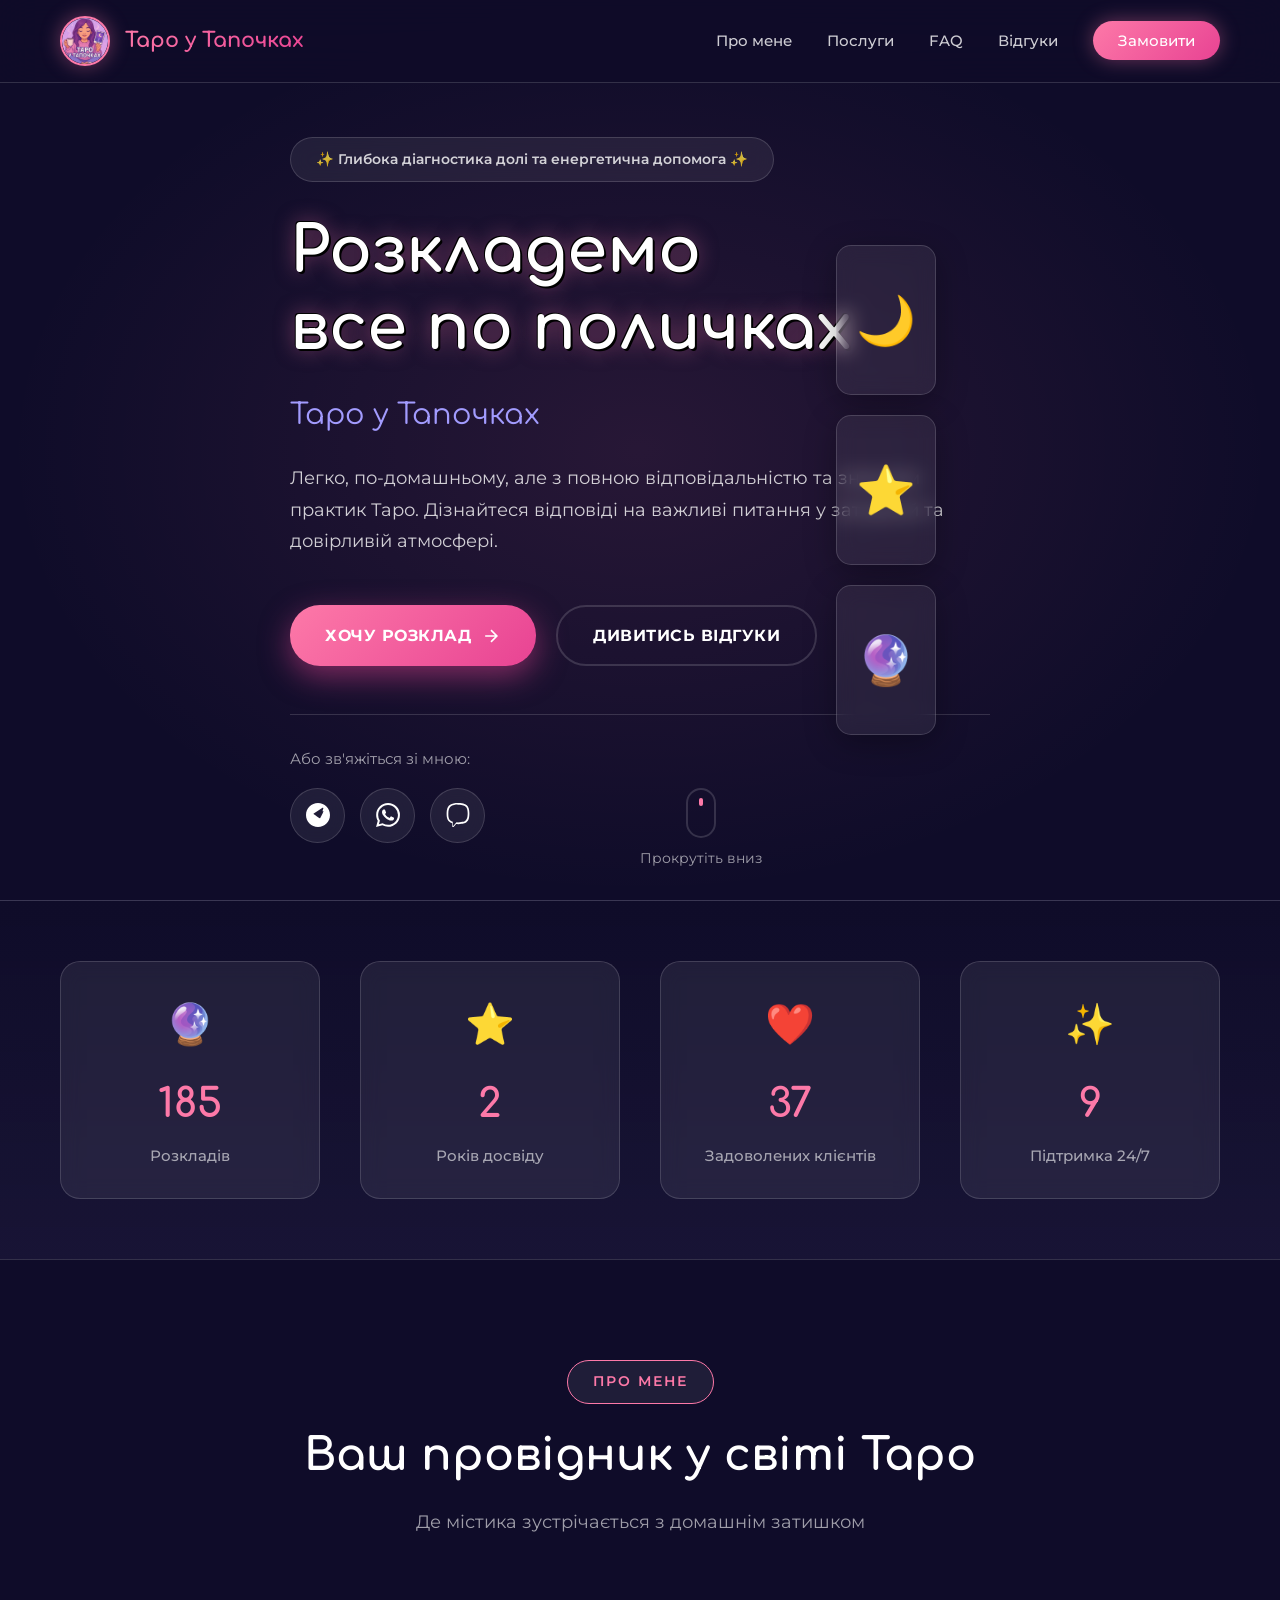
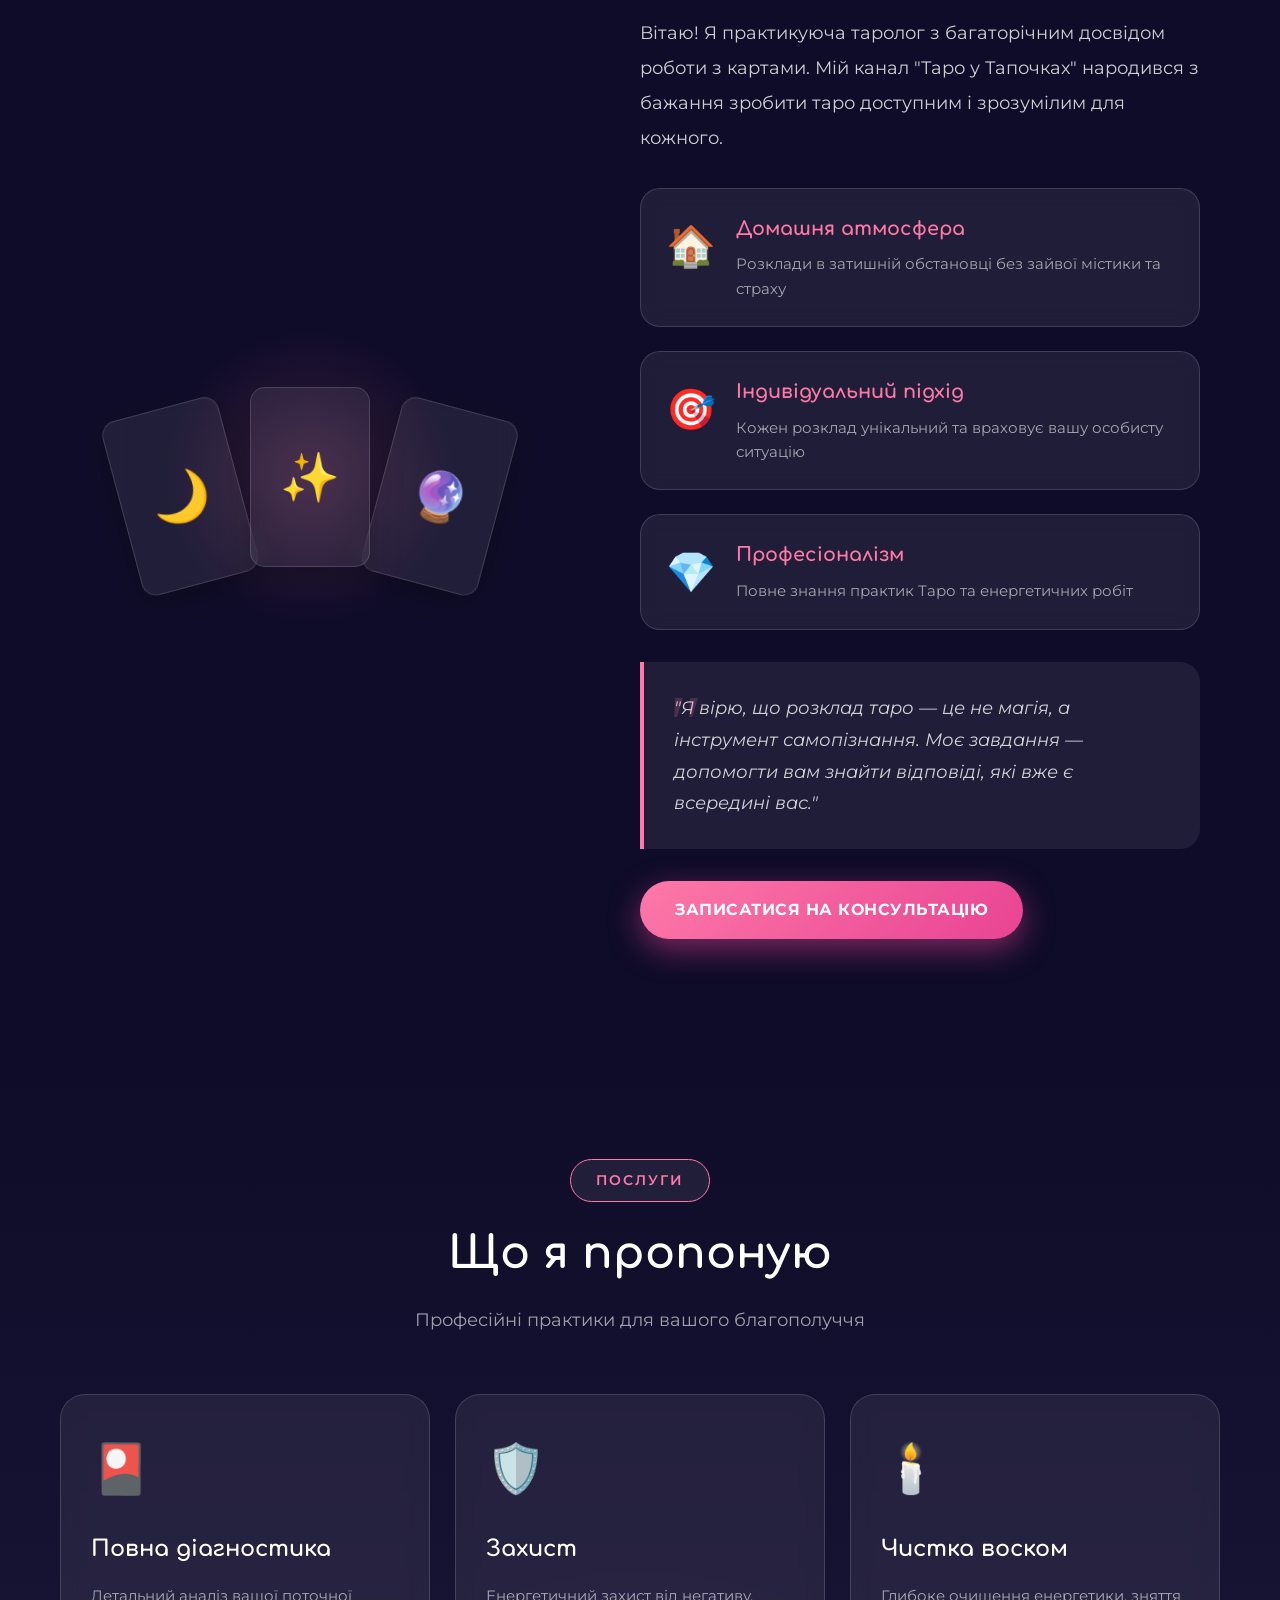
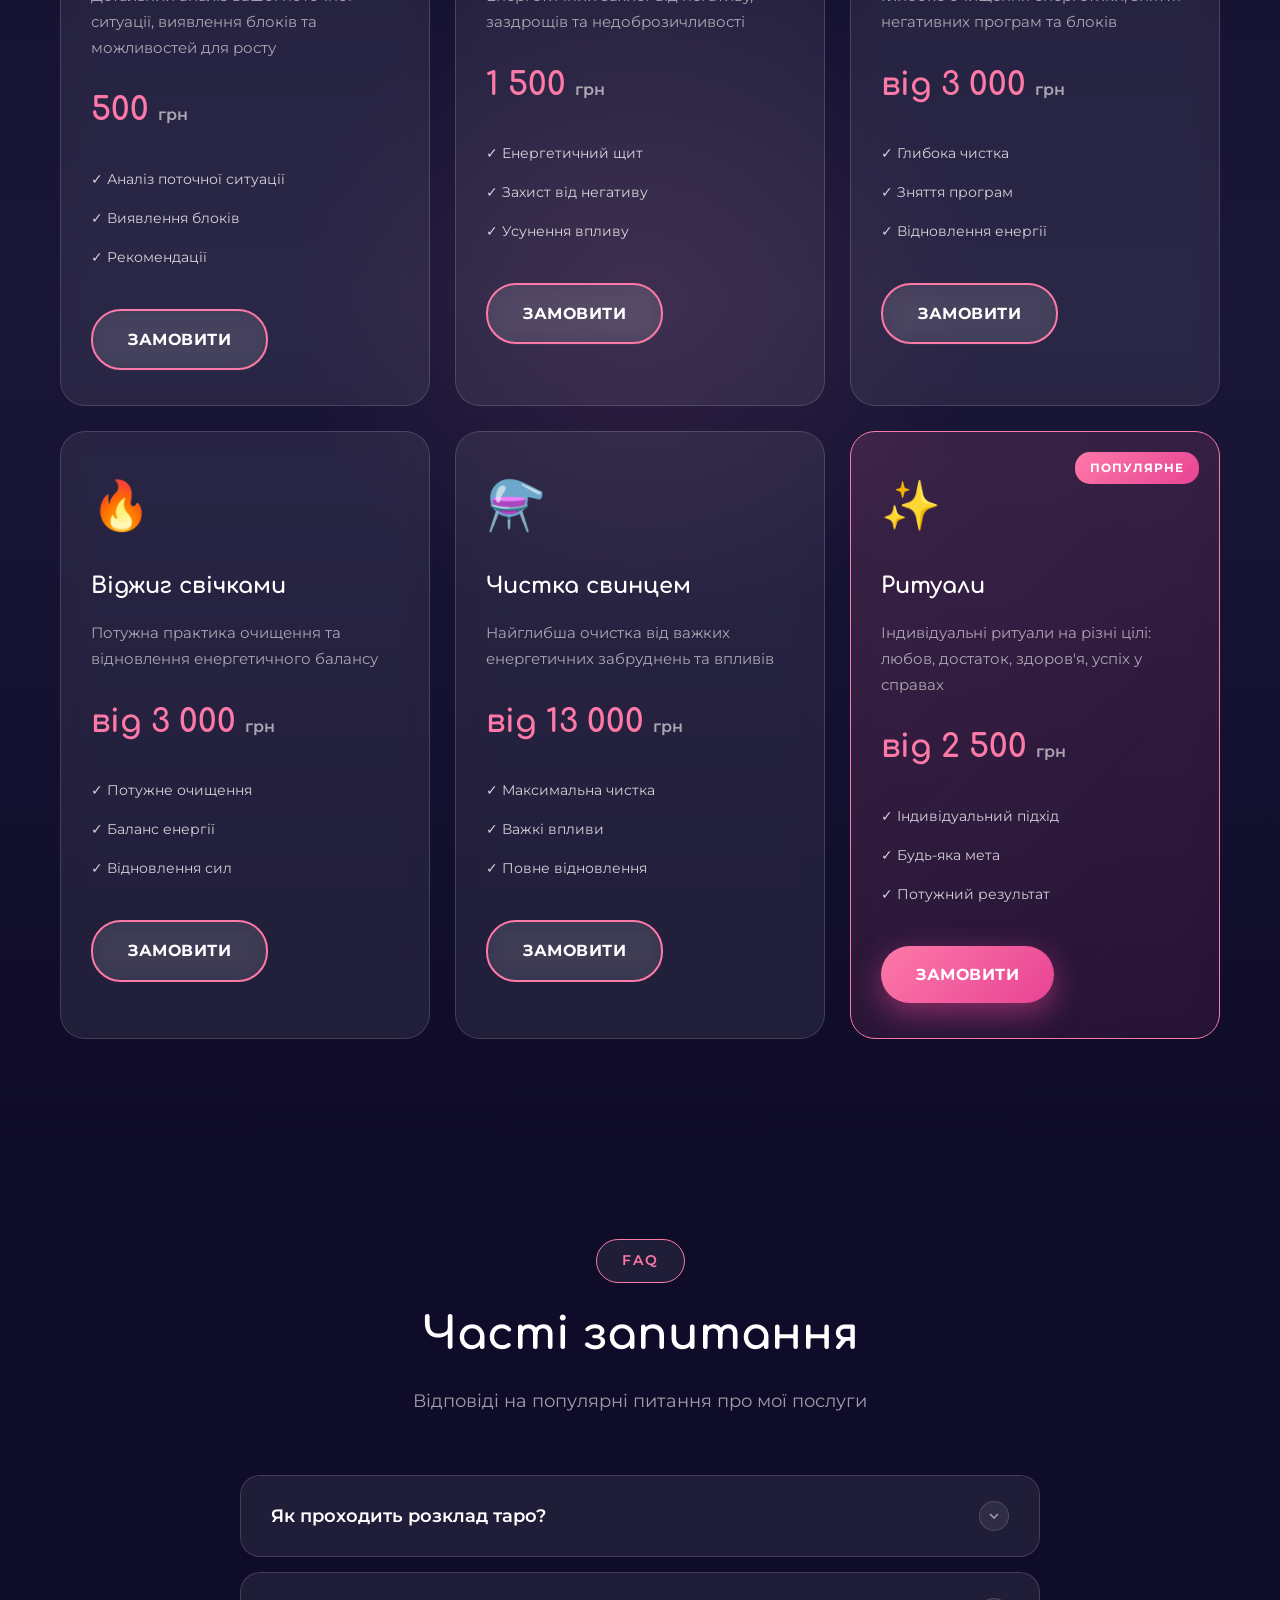
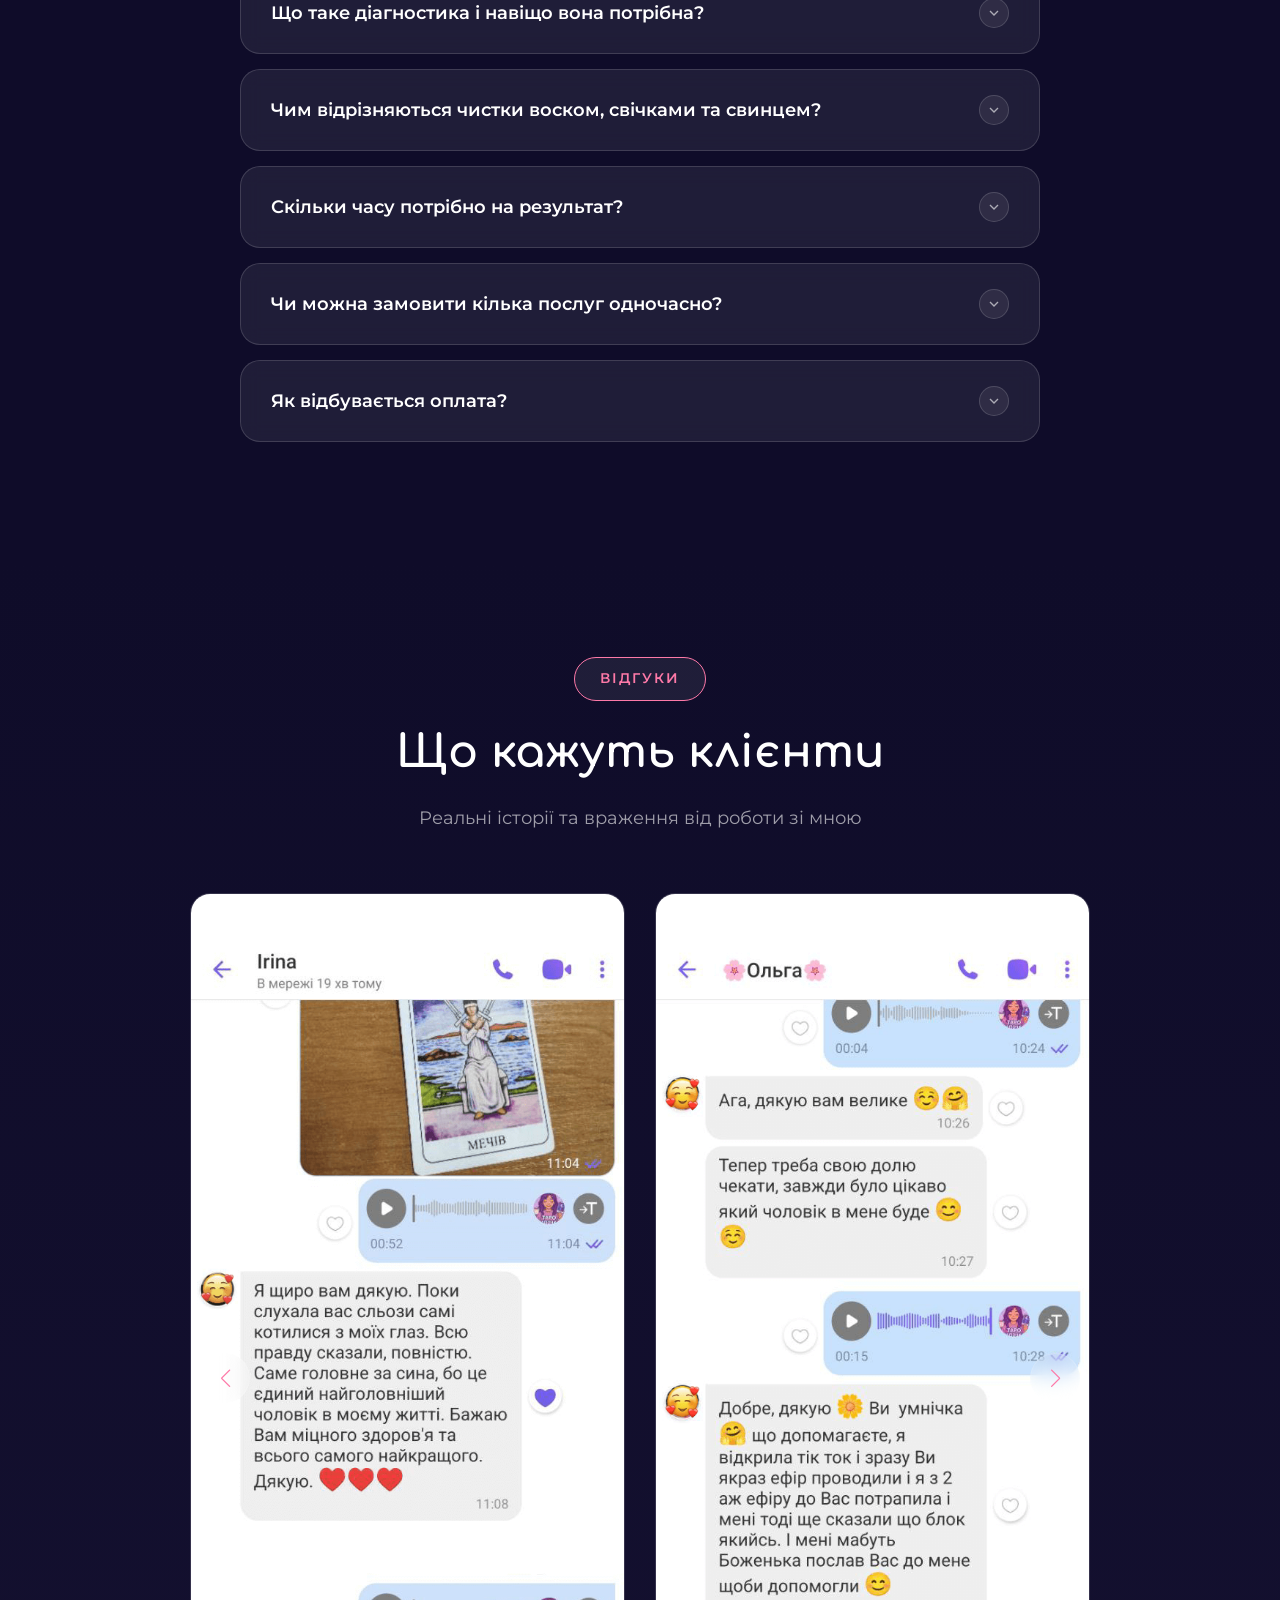
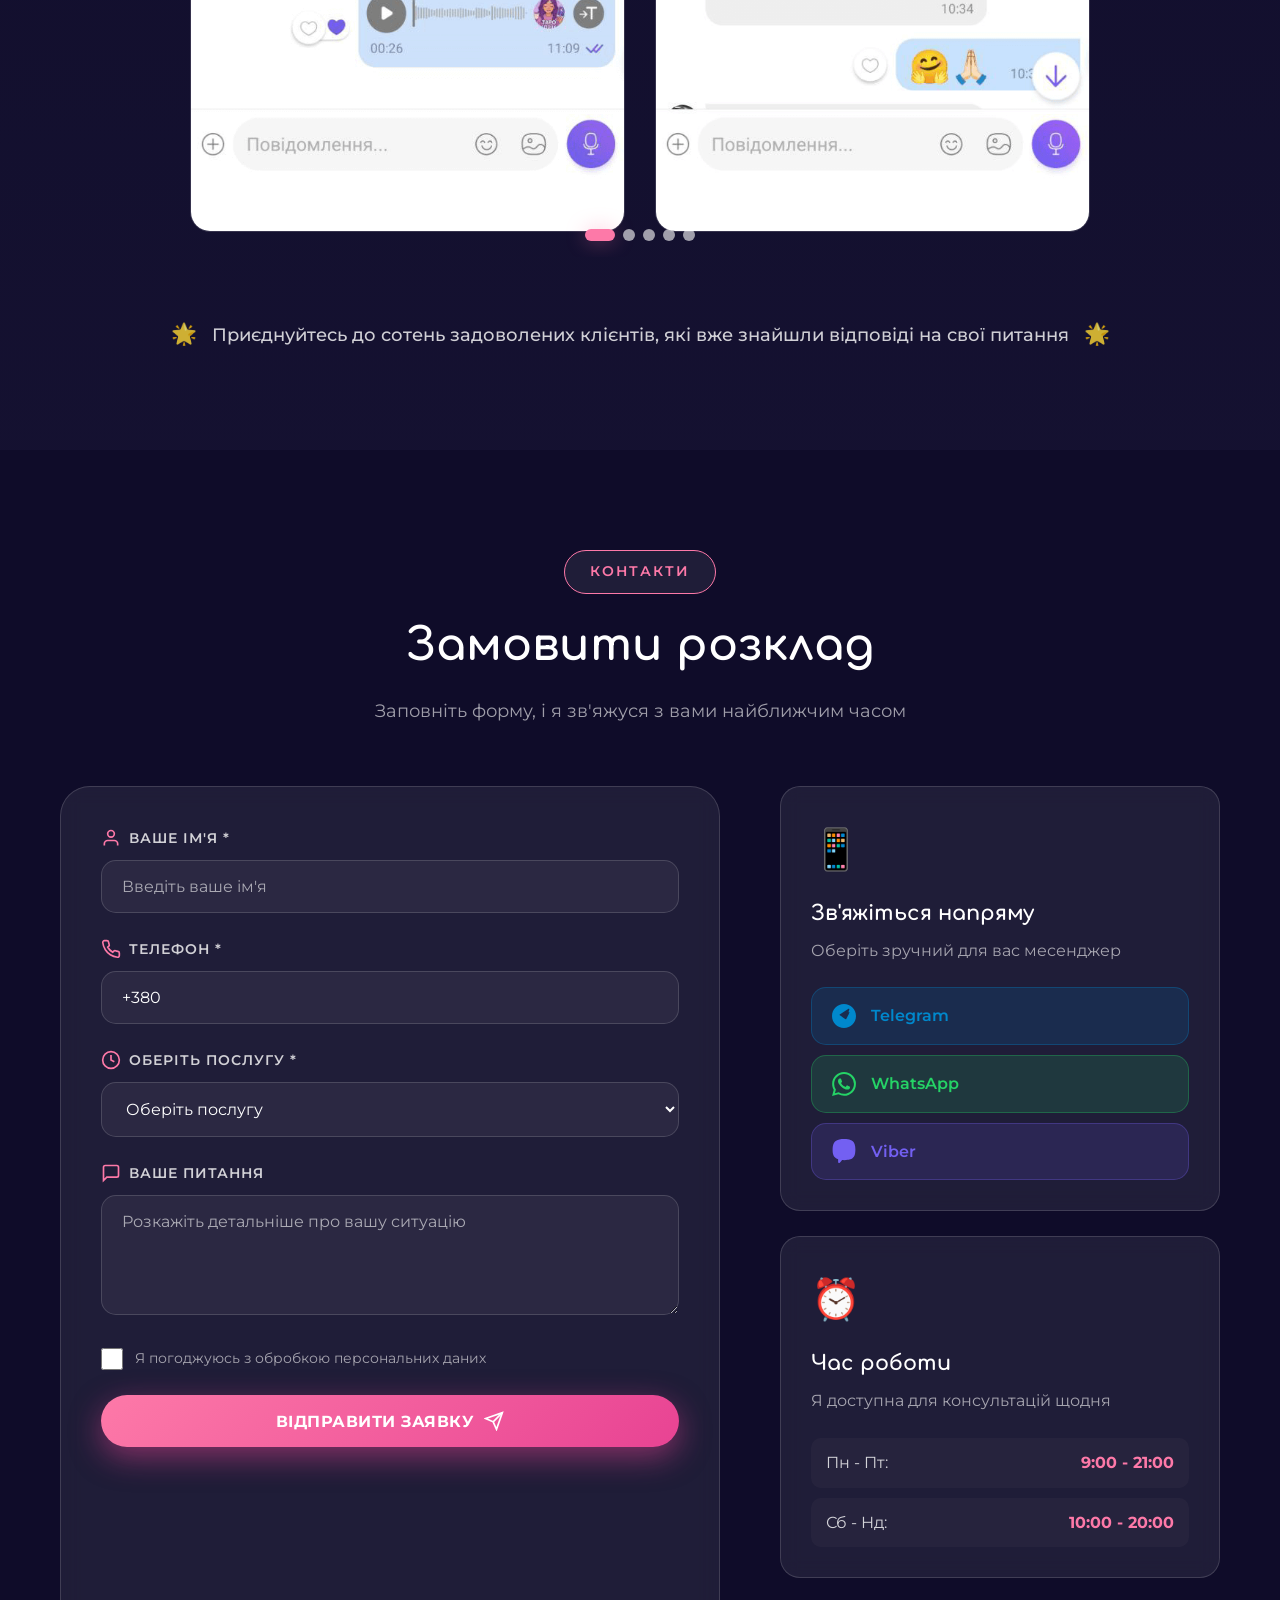
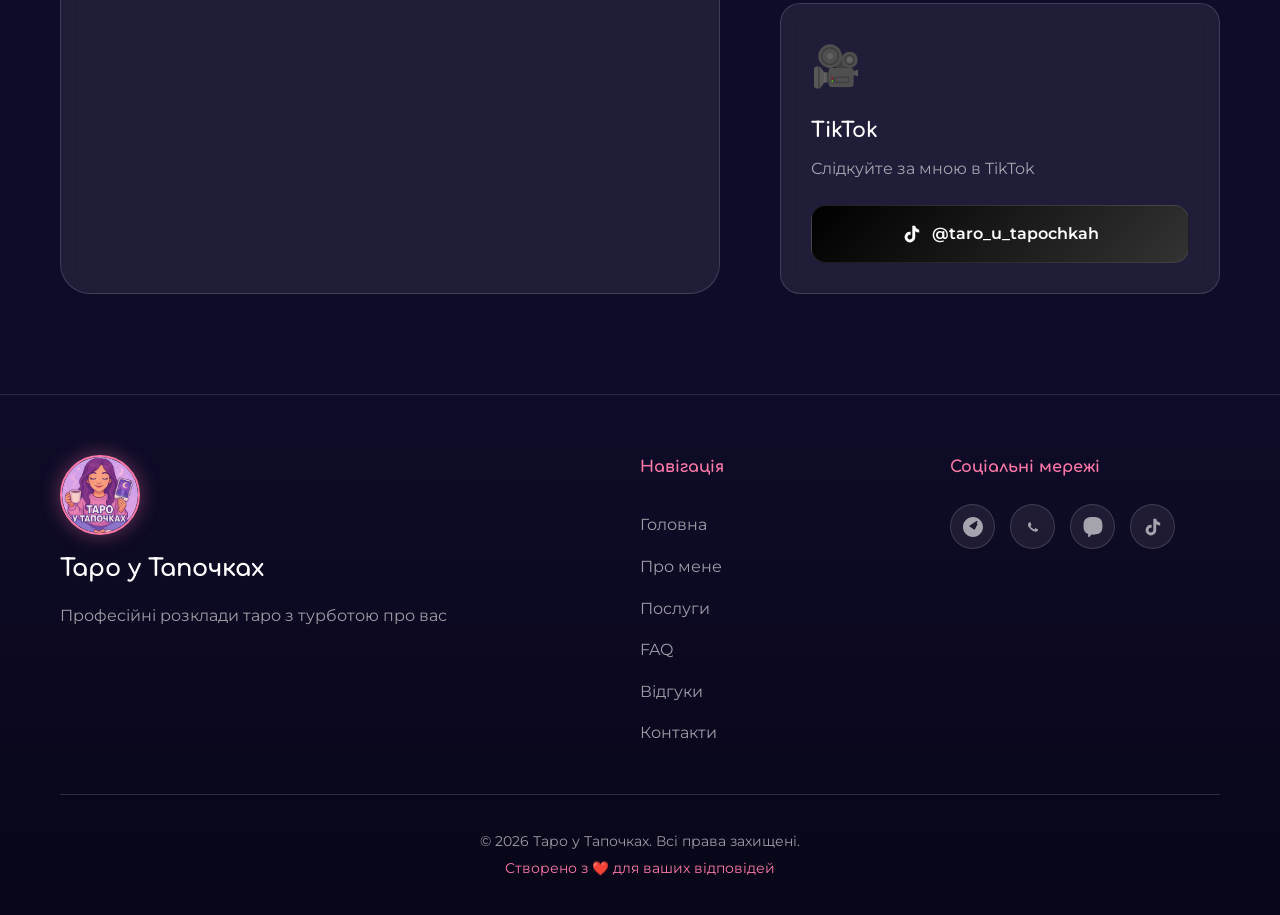
==== landing-1/desktop/index.html @ 6e46ba32 "Initial commit: Таро у Тапочках landing page - Landing-1 desktop version (HTML, CSS, JS) - Landing-1" ====
<!DOCTYPE html>
<html lang="uk">
<head>
    <meta charset="UTF-8">
    <meta name="viewport" content="width=device-width, initial-scale=1.0">
    <meta name="description" content="Таро у Тапочках - професійні розклади таро в затишній домашній атмосфері. Повна діагностика, чистка, захист, ритуали.">
    <meta name="keywords" content="таро, розклад таро, ворожіння, чистка, захист, ритуали">
    <title>Таро у Тапочках | Професійні розклади таро</title>

    <!-- Fonts - Comfortaa + Montserrat як у React сайті -->
    <link rel="preconnect" href="https://fonts.googleapis.com">
    <link rel="preconnect" href="https://fonts.gstatic.com" crossorigin>
    <link href="https://fonts.googleapis.com/css2?family=Comfortaa:wght@400;500;600;700&family=Montserrat:wght@400;500;600;700&display=swap" rel="stylesheet">

    <!-- AOS Animation Library -->
    <link href="https://unpkg.com/aos@2.3.1/dist/aos.css" rel="stylesheet">

    <!-- Swiper Slider -->
    <link rel="stylesheet" href="https://cdn.jsdelivr.net/npm/swiper@11/swiper-bundle.min.css"/>

    <!-- Custom CSS -->
    <link rel="stylesheet" href="style.css">
</head>
<body>
    <!-- Navigation -->
    <nav class="navbar" id="navbar">
        <div class="container">
            <div class="nav-content">
                <div class="logo">
                    <img src="girl.webp" alt="Таро у Тапочках" class="logo-img">
                    <span class="logo-text">Таро у Тапочках</span>
                </div>
                <ul class="nav-links">
                    <li><a href="#about">Про мене</a></li>
                    <li><a href="#services">Послуги</a></li>
                    <li><a href="#faq">FAQ</a></li>
                    <li><a href="#reviews">Відгуки</a></li>
                    <li><a href="#contact" class="nav-cta">Замовити</a></li>
                </ul>
                <button class="mobile-menu-btn" id="mobileMenuBtn">
                    <span></span>
                    <span></span>
                    <span></span>
                </button>
            </div>
        </div>
    </nav>

    <!-- Hero Section with Particles -->
    <section class="hero" id="home">
        <div id="particles-js"></div>
        <div class="hero-overlay"></div>
        <div class="container">
            <div class="hero-content" data-aos="fade-up" data-aos-duration="1000">
                <div class="hero-badge" data-aos="fade-down" data-aos-delay="200">
                    <span class="sparkle">✨</span>
                    Глибока діагностика долі та енергетична допомога
                    <span class="sparkle">✨</span>
                </div>
                <h1 class="hero-title" data-aos="fade-up" data-aos-delay="300">
                    Розкладемо<br>все по поличках
                </h1>
                <p class="hero-subtitle" data-aos="fade-up" data-aos-delay="400">
                    Таро у Тапочках
                </p>
                <p class="hero-description" data-aos="fade-up" data-aos-delay="500">
                    Легко, по-домашньому, але з повною відповідальністю та знанням практик Таро.
                    Дізнайтеся відповіді на важливі питання у затишній та довірливій атмосфері.
                </p>

                <div class="hero-cta" data-aos="fade-up" data-aos-delay="600">
                    <a href="#contact" class="btn btn-primary btn-glow">
                        <span>Хочу розклад</span>
                        <svg width="20" height="20" viewBox="0 0 24 24" fill="none" stroke="currentColor" stroke-width="2">
                            <path d="M5 12h14M12 5l7 7-7 7"/>
                        </svg>
                    </a>
                    <a href="#reviews" class="btn btn-outline">
                        <span>Дивитись відгуки</span>
                    </a>
                </div>

                <!-- Social Quick Links -->
                <div class="hero-social" data-aos="fade-up" data-aos-delay="700">
                    <p class="social-label">Або зв'яжіться зі мною:</p>
                    <div class="social-buttons">
                        <a href="#" class="social-btn telegram" id="telegramBtn" data-tooltip="Telegram">
                            <svg viewBox="0 0 24 24" width="24" height="24">
                                <path fill="currentColor" d="M12 0C5.373 0 0 5.373 0 12s5.373 12 12 12 12-5.373 12-12S18.627 0 12 0zm5.562 8.161c-.18.717-3.146 6.537-3.146 6.537s-.18.538-.717.538c-.358 0-.538-.18-.538-.18l-2.21-1.614-1.255-.896-1.793-1.255s-.358-.179-.358-.538c0-.179.179-.358.179-.358l8.413-5.462s.358-.179.717-.179c.179 0 .358.179.358.179s.179.179.179.538c0 .179-.179.359-.179.359l-.18.538-.537 1.793z"/>
                            </svg>
                        </a>
                        <a href="#" class="social-btn whatsapp" id="whatsappBtn" data-tooltip="WhatsApp">
                            <svg viewBox="0 0 24 24" width="24" height="24">
                                <path fill="currentColor" d="M17.472 14.382c-.297-.149-1.758-.867-2.03-.967-.273-.099-.471-.148-.67.15-.197.297-.767.966-.94 1.164-.173.199-.347.223-.644.075-.297-.15-1.255-.463-2.39-1.475-.883-.788-1.48-1.761-1.653-2.059-.173-.297-.018-.458.13-.606.134-.133.298-.347.446-.52.149-.174.198-.298.298-.497.099-.198.05-.371-.025-.52-.075-.149-.669-1.612-.916-2.207-.242-.579-.487-.5-.669-.51-.173-.008-.371-.01-.57-.01-.198 0-.52.074-.792.372-.272.297-1.04 1.016-1.04 2.479 0 1.462 1.065 2.875 1.213 3.074.149.198 2.096 3.2 5.077 4.487.709.306 1.262.489 1.694.625.712.227 1.36.195 1.871.118.571-.085 1.758-.719 2.006-1.413.248-.694.248-1.289.173-1.413-.074-.124-.272-.198-.57-.347m-5.421 7.403h-.004a9.87 9.87 0 01-5.031-1.378l-.361-.214-3.741.982.998-3.648-.235-.374a9.86 9.86 0 01-1.51-5.26c.001-5.45 4.436-9.884 9.888-9.884 2.64 0 5.122 1.03 6.988 2.898a9.825 9.825 0 012.893 6.994c-.003 5.45-4.437 9.884-9.885 9.884m8.413-18.297A11.815 11.815 0 0012.05 0C5.495 0 .16 5.335.157 11.892c0 2.096.547 4.142 1.588 5.945L.057 24l6.305-1.654a11.882 11.882 0 005.683 1.448h.005c6.554 0 11.89-5.335 11.893-11.893a11.821 11.821 0 00-3.48-8.413z"/>
                            </svg>
                        </a>
                        <a href="#" class="social-btn viber" id="viberBtn" data-tooltip="Viber">
                            <svg viewBox="0 0 24 24" width="24" height="24">
                                <path fill="currentColor" d="M11.398.002C9.473.028 5.331.344 3.014 2.467 1.294 4.177.693 6.698.623 9.82c-.06 3.11-.13 8.95 5.5 10.541v2.42s-.038.97.602 1.17c.79.25 1.24-.499 1.99-1.299l1.4-1.58c3.85.32 6.8-.419 7.14-.529.78-.25 5.181-.811 5.901-6.652.74-6.031-.36-9.831-2.34-11.551l-.01-.002c-.6-.55-3-2.3-8.37-2.32 0 0-.396-.025-1.038-.016zm.067 1.697c.545-.003.88.02.88.02 4.54.01 6.711 1.38 7.221 1.84 1.67 1.429 2.528 4.856 1.9 9.892-.6 4.88-4.17 5.19-4.83 5.4-.28.09-2.88.73-6.152.52 0 0-2.439 2.941-3.199 3.701-.12.13-.26.17-.35.15-.13-.03-.17-.19-.16-.41l.02-4.019c-4.771-1.32-4.491-6.302-4.441-8.902.06-2.6.55-4.732 2-6.222 1.99-1.842 5.518-2.134 7.11-2.16z"/>
                            </svg>
                        </a>
                    </div>
                </div>
            </div>

            <!-- Floating Cards Animation -->
            <div class="floating-cards">
                <div class="tarot-card card-1" data-aos="fade-left" data-aos-delay="800">🌙</div>
                <div class="tarot-card card-2" data-aos="fade-left" data-aos-delay="900">⭐</div>
                <div class="tarot-card card-3" data-aos="fade-left" data-aos-delay="1000">🔮</div>
            </div>
        </div>

        <!-- Scroll Indicator -->
        <div class="scroll-indicator" data-aos="fade-up" data-aos-delay="1200">
            <div class="mouse">
                <div class="wheel"></div>
            </div>
            <p>Прокрутіть вниз</p>
        </div>
    </section>

    <!-- Stats Section -->
    <section class="stats">
        <div class="container">
            <div class="stats-grid">
                <div class="stat-item" data-aos="fade-up" data-aos-delay="100">
                    <div class="stat-icon">🔮</div>
                    <div class="stat-number" data-count="500">0</div>
                    <div class="stat-label">Розкладів</div>
                </div>
                <div class="stat-item" data-aos="fade-up" data-aos-delay="200">
                    <div class="stat-icon">⭐</div>
                    <div class="stat-number" data-count="5">0</div>
                    <div class="stat-label">Років досвіду</div>
                </div>
                <div class="stat-item" data-aos="fade-up" data-aos-delay="300">
                    <div class="stat-icon">❤️</div>
                    <div class="stat-number" data-count="100">0</div>
                    <div class="stat-label">Задоволених клієнтів</div>
                </div>
                <div class="stat-item" data-aos="fade-up" data-aos-delay="400">
                    <div class="stat-icon">✨</div>
                    <div class="stat-number" data-count="24">0</div>
                    <div class="stat-label">Підтримка 24/7</div>
                </div>
            </div>
        </div>
    </section>

    <!-- About Section -->
    <section class="about" id="about">
        <div class="container">
            <div class="section-header" data-aos="fade-up">
                <span class="section-badge">Про мене</span>
                <h2 class="section-title">Ваш провідник у світі Таро</h2>
                <p class="section-subtitle">Де містика зустрічається з домашнім затишком</p>
            </div>

            <div class="about-content">
                <!-- Замість фото - анімовані карти таро -->
                <div class="about-visual" data-aos="fade-right">
                    <div class="mystical-aura"></div>
                    <div class="tarot-spread">
                        <div class="card">🌙</div>
                        <div class="card">✨</div>
                        <div class="card">🔮</div>
                    </div>
                </div>

                <div class="about-text" data-aos="fade-left">
                    <p class="about-intro">
                        Вітаю! Я практикуюча таролог з багаторічним досвідом роботи з картами.
                        Мій канал "Таро у Тапочках" народився з бажання зробити таро доступним і зрозумілим для кожного.
                    </p>

                    <div class="about-features">
                        <div class="feature-item">
                            <div class="feature-icon">🏠</div>
                            <div class="feature-content">
                                <h4>Домашня атмосфера</h4>
                                <p>Розклади в затишній обстановці без зайвої містики та страху</p>
                            </div>
                        </div>
                        <div class="feature-item">
                            <div class="feature-icon">🎯</div>
                            <div class="feature-content">
                                <h4>Індивідуальний підхід</h4>
                                <p>Кожен розклад унікальний та враховує вашу особисту ситуацію</p>
                            </div>
                        </div>
                        <div class="feature-item">
                            <div class="feature-icon">💎</div>
                            <div class="feature-content">
                                <h4>Професіоналізм</h4>
                                <p>Повне знання практик Таро та енергетичних робіт</p>
                            </div>
                        </div>
                    </div>

                    <blockquote class="about-quote">
                        "Я вірю, що розклад таро — це не магія, а інструмент самопізнання.
                        Моє завдання — допомогти вам знайти відповіді, які вже є всередині вас."
                    </blockquote>

                    <a href="#contact" class="btn btn-primary">
                        <span>Записатися на консультацію</span>
                    </a>
                </div>
            </div>
        </div>
    </section>

    <!-- Services Section -->
    <section class="services" id="services">
        <div class="container">
            <div class="section-header" data-aos="fade-up">
                <span class="section-badge">Послуги</span>
                <h2 class="section-title">Що я пропоную</h2>
                <p class="section-subtitle">Професійні практики для вашого благополуччя</p>
            </div>

            <div class="services-grid">
                <div class="service-card" data-aos="fade-up" data-aos-delay="100">
                    <div class="service-icon">🎴</div>
                    <h3 class="service-title">Повна діагностика</h3>
                    <p class="service-description">
                        Детальний аналіз вашої поточної ситуації, виявлення блоків та можливостей для росту
                    </p>
                    <div class="service-price">
                        <span class="price-amount">500</span>
                        <span class="price-currency">грн</span>
                    </div>
                    <ul class="service-features">
                        <li>✓ Аналіз поточної ситуації</li>
                        <li>✓ Виявлення блоків</li>
                        <li>✓ Рекомендації</li>
                    </ul>
                    <a href="#contact" class="btn btn-secondary">Замовити</a>
                </div>

                <div class="service-card" data-aos="fade-up" data-aos-delay="200">
                    <div class="service-icon">🛡️</div>
                    <h3 class="service-title">Захист</h3>
                    <p class="service-description">
                        Енергетичний захист від негативу, заздрощів та недоброзичливості
                    </p>
                    <div class="service-price">
                        <span class="price-amount">1 500</span>
                        <span class="price-currency">грн</span>
                    </div>
                    <ul class="service-features">
                        <li>✓ Енергетичний щит</li>
                        <li>✓ Захист від негативу</li>
                        <li>✓ Усунення впливу</li>
                    </ul>
                    <a href="#contact" class="btn btn-secondary">Замовити</a>
                </div>

                <div class="service-card" data-aos="fade-up" data-aos-delay="300">
                    <div class="service-icon">🕯️</div>
                    <h3 class="service-title">Чистка воском</h3>
                    <p class="service-description">
                        Глибоке очищення енергетики, зняття негативних програм та блоків
                    </p>
                    <div class="service-price">
                        <span class="price-amount">від 3 000</span>
                        <span class="price-currency">грн</span>
                    </div>
                    <ul class="service-features">
                        <li>✓ Глибока чистка</li>
                        <li>✓ Зняття програм</li>
                        <li>✓ Відновлення енергії</li>
                    </ul>
                    <a href="#contact" class="btn btn-secondary">Замовити</a>
                </div>

                <div class="service-card" data-aos="fade-up" data-aos-delay="100">
                    <div class="service-icon">🔥</div>
                    <h3 class="service-title">Віджиг свічками</h3>
                    <p class="service-description">
                        Потужна практика очищення та відновлення енергетичного балансу
                    </p>
                    <div class="service-price">
                        <span class="price-amount">від 3 000</span>
                        <span class="price-currency">грн</span>
                    </div>
                    <ul class="service-features">
                        <li>✓ Потужне очищення</li>
                        <li>✓ Баланс енергії</li>
                        <li>✓ Відновлення сил</li>
                    </ul>
                    <a href="#contact" class="btn btn-secondary">Замовити</a>
                </div>

                <div class="service-card" data-aos="fade-up" data-aos-delay="200">
                    <div class="service-icon">⚗️</div>
                    <h3 class="service-title">Чистка свинцем</h3>
                    <p class="service-description">
                        Найглибша очистка від важких енергетичних забруднень та впливів
                    </p>
                    <div class="service-price">
                        <span class="price-amount">від 13 000</span>
                        <span class="price-currency">грн</span>
                    </div>
                    <ul class="service-features">
                        <li>✓ Максимальна чистка</li>
                        <li>✓ Важкі впливи</li>
                        <li>✓ Повне відновлення</li>
                    </ul>
                    <a href="#contact" class="btn btn-secondary">Замовити</a>
                </div>

                <div class="service-card featured" data-aos="fade-up" data-aos-delay="300">
                    <div class="featured-badge">Популярне</div>
                    <div class="service-icon">✨</div>
                    <h3 class="service-title">Ритуали</h3>
                    <p class="service-description">
                        Індивідуальні ритуали на різні цілі: любов, достаток, здоров'я, успіх у справах
                    </p>
                    <div class="service-price">
                        <span class="price-amount">від 2 500</span>
                        <span class="price-currency">грн</span>
                    </div>
                    <ul class="service-features">
                        <li>✓ Індивідуальний підхід</li>
                        <li>✓ Будь-яка мета</li>
                        <li>✓ Потужний результат</li>
                    </ul>
                    <a href="#contact" class="btn btn-primary">Замовити</a>
                </div>
            </div>
        </div>
    </section>

    <!-- FAQ Section -->
    <section class="faq" id="faq">
        <div class="container">
            <div class="section-header" data-aos="fade-up">
                <span class="section-badge">FAQ</span>
                <h2 class="section-title">Часті запитання</h2>
                <p class="section-subtitle">Відповіді на популярні питання про мої послуги</p>
            </div>

            <div class="faq-container" data-aos="fade-up" data-aos-delay="200">
                <div class="faq-item">
                    <button class="faq-question">
                        <span>Як проходить розклад таро?</span>
                        <div class="faq-icon">
                            <svg viewBox="0 0 24 24" fill="none" stroke="currentColor" stroke-width="2">
                                <path d="M6 9l6 6 6-6"/>
                            </svg>
                        </div>
                    </button>
                    <div class="faq-answer">
                        <div class="faq-answer-content">
                            Розклад проходить онлайн через зручний для вас месенджер (Telegram, Viber, WhatsApp).
                            Ви формулюєте своє питання, я роблю розклад карт та надсилаю вам детальну інтерпретацію
                            з фото карт. Зазвичай це займає 1-2 години. Після розкладу ви можете задати уточнюючі питання.
                        </div>
                    </div>
                </div>

                <div class="faq-item">
                    <button class="faq-question">
                        <span>Що таке діагностика і навіщо вона потрібна?</span>
                        <div class="faq-icon">
                            <svg viewBox="0 0 24 24" fill="none" stroke="currentColor" stroke-width="2">
                                <path d="M6 9l6 6 6-6"/>
                            </svg>
                        </div>
                    </button>
                    <div class="faq-answer">
                        <div class="faq-answer-content">
                            Діагностика — це комплексний аналіз вашої енергетики, який показує наявність негативних
                            програм, блоків, порчі чи пробоїв в аурі. Вона допомагає зрозуміти першопричину проблем
                            і визначити, які саме практики вам потрібні. Рекомендую робити діагностику перед будь-якою
                            серйозною енергетичною роботою.
                        </div>
                    </div>
                </div>

                <div class="faq-item">
                    <button class="faq-question">
                        <span>Чим відрізняються чистки воском, свічками та свинцем?</span>
                        <div class="faq-icon">
                            <svg viewBox="0 0 24 24" fill="none" stroke="currentColor" stroke-width="2">
                                <path d="M6 9l6 6 6-6"/>
                            </svg>
                        </div>
                    </button>
                    <div class="faq-answer">
                        <div class="faq-answer-content">
                            <strong>Чистка воском</strong> — м'яка, підходить для зняття легкого негативу та очищення аури.<br><br>
                            <strong>Віджиг свічками</strong> — середній рівень, ефективний проти пристрітів, заздрощів та енергетичних прив'язок.<br><br>
                            <strong>Чистка свинцем</strong> — найпотужніший метод для важких випадків: родові прокляття, сильна порча,
                            хронічні енергетичні проблеми. Яку саме чистку обрати — визначається на діагностиці.
                        </div>
                    </div>
                </div>

                <div class="faq-item">
                    <button class="faq-question">
                        <span>Скільки часу потрібно на результат?</span>
                        <div class="faq-icon">
                            <svg viewBox="0 0 24 24" fill="none" stroke="currentColor" stroke-width="2">
                                <path d="M6 9l6 6 6-6"/>
                            </svg>
                        </div>
                    </button>
                    <div class="faq-answer">
                        <div class="faq-answer-content">
                            Все залежить від складності ситуації та виду роботи. Діагностику ви отримаєте протягом дня.
                            Ефект від чисток зазвичай відчувається через 3-7 днів. Ритуали можуть працювати від тижня
                            до місяця — це індивідуально. Я завжди на зв'язку та супроводжую вас протягом всього процесу.
                        </div>
                    </div>
                </div>

                <div class="faq-item">
                    <button class="faq-question">
                        <span>Чи можна замовити кілька послуг одночасно?</span>
                        <div class="faq-icon">
                            <svg viewBox="0 0 24 24" fill="none" stroke="currentColor" stroke-width="2">
                                <path d="M6 9l6 6 6-6"/>
                            </svg>
                        </div>
                    </button>
                    <div class="faq-answer">
                        <div class="faq-answer-content">
                            Так, але я рекомендую спочатку зробити діагностику. Вона покаже, які саме роботи вам потрібні
                            та в якій послідовності їх краще робити. Іноді клієнти думають, що їм потрібна чистка,
                            а насправді достатньо захисту. Або навпаки — потрібна комплексна робота. Діагностика все покаже.
                        </div>
                    </div>
                </div>

                <div class="faq-item">
                    <button class="faq-question">
                        <span>Як відбувається оплата?</span>
                        <div class="faq-icon">
                            <svg viewBox="0 0 24 24" fill="none" stroke="currentColor" stroke-width="2">
                                <path d="M6 9l6 6 6-6"/>
                            </svg>
                        </div>
                    </button>
                    <div class="faq-answer">
                        <div class="faq-answer-content">
                            Оплата здійснюється на картку ПриватБанку або Монобанку. Для діагностики — 100% передоплата.
                            Для інших послуг можлива часткова передоплата (50%) та решта після виконання роботи.
                            Все обговорюємо індивідуально в месенджері.
                        </div>
                    </div>
                </div>
            </div>
        </div>
    </section>

    <!-- Reviews Section -->
    <section class="reviews" id="reviews">
        <div class="container">
            <div class="section-header" data-aos="fade-up">
                <span class="section-badge">Відгуки</span>
                <h2 class="section-title">Що кажуть клієнти</h2>
                <p class="section-subtitle">Реальні історії та враження від роботи зі мною</p>
            </div>

            <div class="reviews-slider-container" data-aos="fade-up" data-aos-delay="200">
                <div class="swiper reviewsSwiper">
                    <div class="swiper-wrapper">
                        <div class="swiper-slide">
                            <div class="review-card">
                                <img src="review1.png" alt="Відгук 1" class="review-image">
                                <div class="review-overlay">
                                    <button class="view-full-btn">Переглянути повністю</button>
                                </div>
                            </div>
                        </div>
                        <div class="swiper-slide">
                            <div class="review-card">
                                <img src="review2.png" alt="Відгук 2" class="review-image">
                                <div class="review-overlay">
                                    <button class="view-full-btn">Переглянути повністю</button>
                                </div>
                            </div>
                        </div>
                        <div class="swiper-slide">
                            <div class="review-card">
                                <img src="review3.png" alt="Відгук 3" class="review-image">
                                <div class="review-overlay">
                                    <button class="view-full-btn">Переглянути повністю</button>
                                </div>
                            </div>
                        </div>
                        <div class="swiper-slide">
                            <div class="review-card">
                                <img src="review4.png" alt="Відгук 4" class="review-image">
                                <div class="review-overlay">
                                    <button class="view-full-btn">Переглянути повністю</button>
                                </div>
                            </div>
                        </div>
                        <div class="swiper-slide">
                            <div class="review-card">
                                <img src="review5.png" alt="Відгук 5" class="review-image">
                                <div class="review-overlay">
                                    <button class="view-full-btn">Переглянути повністю</button>
                                </div>
                            </div>
                        </div>
                    </div>
                    <div class="swiper-pagination"></div>
                    <div class="swiper-button-prev"></div>
                    <div class="swiper-button-next"></div>
                </div>
            </div>

            <div class="reviews-trust" data-aos="fade-up" data-aos-delay="300">
                <p class="trust-text">
                    <span class="trust-icon">🌟</span>
                    Приєднуйтесь до сотень задоволених клієнтів, які вже знайшли відповіді на свої питання
                    <span class="trust-icon">🌟</span>
                </p>
            </div>
        </div>
    </section>

    <!-- Contact Section -->
    <section class="contact" id="contact">
        <div class="container">
            <div class="section-header" data-aos="fade-up">
                <span class="section-badge">Контакти</span>
                <h2 class="section-title">Замовити розклад</h2>
                <p class="section-subtitle">Заповніть форму, і я зв'яжуся з вами найближчим часом</p>
            </div>

            <div class="contact-content">
                <div class="contact-form-wrapper" data-aos="fade-right">
                    <form class="contact-form" id="contactForm">
                        <div class="form-group">
                            <label for="name">
                                <svg width="20" height="20" viewBox="0 0 24 24" fill="none" stroke="currentColor" stroke-width="2">
                                    <path d="M20 21v-2a4 4 0 0 0-4-4H8a4 4 0 0 0-4 4v2"></path>
                                    <circle cx="12" cy="7" r="4"></circle>
                                </svg>
                                Ваше ім'я *
                            </label>
                            <input type="text" id="name" name="name" required placeholder="Введіть ваше ім'я">
                        </div>

                        <div class="form-group">
                            <label for="phone">
                                <svg width="20" height="20" viewBox="0 0 24 24" fill="none" stroke="currentColor" stroke-width="2">
                                    <path d="M22 16.92v3a2 2 0 0 1-2.18 2 19.79 19.79 0 0 1-8.63-3.07 19.5 19.5 0 0 1-6-6 19.79 19.79 0 0 1-3.07-8.67A2 2 0 0 1 4.11 2h3a2 2 0 0 1 2 1.72 12.84 12.84 0 0 0 .7 2.81 2 2 0 0 1-.45 2.11L8.09 9.91a16 16 0 0 0 6 6l1.27-1.27a2 2 0 0 1 2.11-.45 12.84 12.84 0 0 0 2.81.7A2 2 0 0 1 22 16.92z"></path>
                                </svg>
                                Телефон *
                            </label>
                            <input type="tel" id="phone" name="phone" required placeholder="+380 XX XXX XX XX">
                        </div>

                        <div class="form-group">
                            <label for="service">
                                <svg width="20" height="20" viewBox="0 0 24 24" fill="none" stroke="currentColor" stroke-width="2">
                                    <circle cx="12" cy="12" r="10"></circle>
                                    <path d="M12 6v6l4 2"></path>
                                </svg>
                                Оберіть послугу *
                            </label>
                            <select id="service" name="service" required>
                                <option value="">Оберіть послугу</option>
                                <option value="diagnosis">Повна діагностика - 500 грн</option>
                                <option value="protection">Захист - 1 500 грн</option>
                                <option value="wax">Чистка воском - від 3 000 грн</option>
                                <option value="candles">Віджиг свічками - від 3 000 грн</option>
                                <option value="lead">Чистка свинцем - від 13 000 грн</option>
                                <option value="ritual">Ритуали - від 2 500 грн</option>
                            </select>
                        </div>

                        <div class="form-group">
                            <label for="message">
                                <svg width="20" height="20" viewBox="0 0 24 24" fill="none" stroke="currentColor" stroke-width="2">
                                    <path d="M21 15a2 2 0 0 1-2 2H7l-4 4V5a2 2 0 0 1 2-2h14a2 2 0 0 1 2 2z"></path>
                                </svg>
                                Ваше питання
                            </label>
                            <textarea id="message" name="message" rows="4" placeholder="Розкажіть детальніше про вашу ситуацію"></textarea>
                        </div>

                        <div class="form-checkbox">
                            <input type="checkbox" id="privacy" name="privacy" required>
                            <label for="privacy">Я погоджуюсь з обробкою персональних даних</label>
                        </div>

                        <button type="submit" class="btn btn-primary btn-full">
                            <span>Відправити заявку</span>
                            <svg width="20" height="20" viewBox="0 0 24 24" fill="none" stroke="currentColor" stroke-width="2">
                                <line x1="22" y1="2" x2="11" y2="13"></line>
                                <polygon points="22 2 15 22 11 13 2 9 22 2"></polygon>
                            </svg>
                        </button>

                        <p class="form-success" id="formSuccess">
                            ✓ Дякую! Ваша заявка відправлена. Я зв'яжуся з вами найближчим часом.
                        </p>
                    </form>
                </div>

                <div class="contact-info" data-aos="fade-left">
                    <div class="info-card">
                        <div class="info-icon">📱</div>
                        <h3>Зв'яжіться напряму</h3>
                        <p>Оберіть зручний для вас месенджер</p>
                        <div class="messenger-buttons">
                            <a href="#" class="messenger-btn telegram" id="telegramContact">
                                <svg viewBox="0 0 24 24" width="24" height="24">
                                    <path fill="currentColor" d="M12 0C5.373 0 0 5.373 0 12s5.373 12 12 12 12-5.373 12-12S18.627 0 12 0zm5.562 8.161c-.18.717-3.146 6.537-3.146 6.537s-.18.538-.717.538c-.358 0-.538-.18-.538-.18l-2.21-1.614-1.255-.896-1.793-1.255s-.358-.179-.358-.538c0-.179.179-.358.179-.358l8.413-5.462s.358-.179.717-.179c.179 0 .358.179.358.179s.179.179.179.538c0 .179-.179.359-.179.359l-.18.538-.537 1.793z"/>
                                </svg>
                                <span>Telegram</span>
                            </a>
                            <a href="#" class="messenger-btn whatsapp" id="whatsappContact">
                                <svg viewBox="0 0 24 24" width="24" height="24">
                                    <path fill="currentColor" d="M17.472 14.382c-.297-.149-1.758-.867-2.03-.967-.273-.099-.471-.148-.67.15-.197.297-.767.966-.94 1.164-.173.199-.347.223-.644.075-.297-.15-1.255-.463-2.39-1.475-.883-.788-1.48-1.761-1.653-2.059-.173-.297-.018-.458.13-.606.134-.133.298-.347.446-.52.149-.174.198-.298.298-.497.099-.198.05-.371-.025-.52-.075-.149-.669-1.612-.916-2.207-.242-.579-.487-.5-.669-.51-.173-.008-.371-.01-.57-.01-.198 0-.52.074-.792.372-.272.297-1.04 1.016-1.04 2.479 0 1.462 1.065 2.875 1.213 3.074.149.198 2.096 3.2 5.077 4.487.709.306 1.262.489 1.694.625.712.227 1.36.195 1.871.118.571-.085 1.758-.719 2.006-1.413.248-.694.248-1.289.173-1.413-.074-.124-.272-.198-.57-.347m-5.421 7.403h-.004a9.87 9.87 0 01-5.031-1.378l-.361-.214-3.741.982.998-3.648-.235-.374a9.86 9.86 0 01-1.51-5.26c.001-5.45 4.436-9.884 9.888-9.884 2.64 0 5.122 1.03 6.988 2.898a9.825 9.825 0 012.893 6.994c-.003 5.45-4.437 9.884-9.885 9.884m8.413-18.297A11.815 11.815 0 0012.05 0C5.495 0 .16 5.335.157 11.892c0 2.096.547 4.142 1.588 5.945L.057 24l6.305-1.654a11.882 11.882 0 005.683 1.448h.005c6.554 0 11.89-5.335 11.893-11.893a11.821 11.821 0 00-3.48-8.413z"/>
                                </svg>
                                <span>WhatsApp</span>
                            </a>
                            <a href="#" class="messenger-btn viber" id="viberContact">
                                <svg viewBox="0 0 24 24" width="24" height="24">
                                    <path fill="currentColor" d="M11.398.002C9.473.028 5.331.344 3.014 2.467 1.294 4.177.693 6.698.623 9.82c-.06 3.11-.13 8.95 5.5 10.541v2.42s-.038.97.602 1.17c.79.25 1.24-.499 1.99-1.299l1.4-1.58c3.85.32 6.8-.419 7.14-.529.78-.25 5.181-.811 5.901-6.652.74-6.031-.36-9.831-2.34-11.551l-.01-.002c-.6-.55-3-2.3-8.37-2.32 0 0-.396-.025-1.038-.016z"/>
                                </svg>
                                <span>Viber</span>
                            </a>
                        </div>
                    </div>

                    <div class="info-card">
                        <div class="info-icon">⏰</div>
                        <h3>Час роботи</h3>
                        <p>Я доступна для консультацій щодня</p>
                        <div class="working-hours">
                            <div class="hour-item">
                                <span>Пн - Пт:</span>
                                <strong>9:00 - 21:00</strong>
                            </div>
                            <div class="hour-item">
                                <span>Сб - Нд:</span>
                                <strong>10:00 - 20:00</strong>
                            </div>
                        </div>
                    </div>

                    <div class="info-card">
                        <div class="info-icon">🎥</div>
                        <h3>TikTok</h3>
                        <p>Слідкуйте за мною в TikTok</p>
                        <a href="https://www.tiktok.com/@taro_u_tapochkah" target="_blank" rel="noopener" class="tiktok-btn">
                            <svg width="20" height="20" viewBox="0 0 24 24" fill="currentColor">
                                <path d="M19.59 6.69a4.83 4.83 0 0 1-3.77-4.25V2h-3.45v13.67a2.89 2.89 0 0 1-5.2 1.74 2.89 2.89 0 0 1 2.31-4.64 2.93 2.93 0 0 1 .88.13V9.4a6.84 6.84 0 0 0-1-.05A6.33 6.33 0 0 0 5 20.1a6.34 6.34 0 0 0 10.86-4.43v-7a8.16 8.16 0 0 0 4.77 1.52v-3.4a4.85 4.85 0 0 1-1-.1z"/>
                            </svg>
                            @taro_u_tapochkah
                        </a>
                    </div>
                </div>
            </div>
        </div>
    </section>

    <!-- Footer -->
    <footer class="footer">
        <div class="container">
            <div class="footer-content">
                <div class="footer-brand">
                    <img src="girl.webp" alt="Таро у Тапочках" class="footer-logo">
                    <h3>Таро у Тапочках</h3>
                    <p>Професійні розклади таро з турботою про вас</p>
                </div>
                <div class="footer-links">
                    <h4>Навігація</h4>
                    <ul>
                        <li><a href="#home">Головна</a></li>
                        <li><a href="#about">Про мене</a></li>
                        <li><a href="#services">Послуги</a></li>
                        <li><a href="#faq">FAQ</a></li>
                        <li><a href="#reviews">Відгуки</a></li>
                        <li><a href="#contact">Контакти</a></li>
                    </ul>
                </div>
                <div class="footer-social">
                    <h4>Соціальні мережі</h4>
                    <div class="footer-social-links">
                        <a href="#" class="footer-social-btn telegram" id="telegramFooter" aria-label="Telegram">
                            <svg viewBox="0 0 24 24" width="20" height="20">
                                <path fill="currentColor" d="M12 0C5.373 0 0 5.373 0 12s5.373 12 12 12 12-5.373 12-12S18.627 0 12 0zm5.562 8.161c-.18.717-3.146 6.537-3.146 6.537s-.18.538-.717.538c-.358 0-.538-.18-.538-.18l-2.21-1.614-1.255-.896-1.793-1.255s-.358-.179-.358-.538c0-.179.179-.358.179-.358l8.413-5.462s.358-.179.717-.179c.179 0 .358.179.358.179s.179.179.179.538c0 .179-.179.359-.179.359l-.18.538-.537 1.793z"/>
                            </svg>
                        </a>
                        <a href="#" class="footer-social-btn whatsapp" id="whatsappFooter" aria-label="WhatsApp">
                            <svg viewBox="0 0 24 24" width="20" height="20">
                                <path fill="currentColor" d="M17.472 14.382c-.297-.149-1.758-.867-2.03-.967-.273-.099-.471-.148-.67.15-.197.297-.767.966-.94 1.164-.173.199-.347.223-.644.075-.297-.15-1.255-.463-2.39-1.475-.883-.788-1.48-1.761-1.653-2.059-.173-.297-.018-.458.13-.606.134-.133.298-.347.446-.52.149-.174.198-.298.298-.497.099-.198.05-.371-.025-.52-.075-.149-.669-1.612-.916-2.207-.242-.579-.487-.5-.669-.51-.173-.008-.371-.01-.57-.01-.198 0-.52.074-.792.372-.272.297-1.04 1.016-1.04 2.479 0 1.462 1.065 2.875 1.213 3.074.149.198 2.096 3.2 5.077 4.487.709.306 1.262.489 1.694.625.712.227 1.36.195 1.871.118.571-.085 1.758-.719 2.006-1.413.248-.694.248-1.289.173-1.413-.074-.124-.272-.198-.57-.347z"/>
                            </svg>
                        </a>
                        <a href="#" class="footer-social-btn viber" id="viberFooter" aria-label="Viber">
                            <svg viewBox="0 0 24 24" width="20" height="20">
                                <path fill="currentColor" d="M11.398.002C9.473.028 5.331.344 3.014 2.467 1.294 4.177.693 6.698.623 9.82c-.06 3.11-.13 8.95 5.5 10.541v2.42s-.038.97.602 1.17c.79.25 1.24-.499 1.99-1.299l1.4-1.58c3.85.32 6.8-.419 7.14-.529.78-.25 5.181-.811 5.901-6.652.74-6.031-.36-9.831-2.34-11.551l-.01-.002c-.6-.55-3-2.3-8.37-2.32 0 0-.396-.025-1.038-.016z"/>
                            </svg>
                        </a>
                        <a href="https://www.tiktok.com/@taro_u_tapochkah" target="_blank" rel="noopener" class="footer-social-btn tiktok" aria-label="TikTok">
                            <svg width="20" height="20" viewBox="0 0 24 24" fill="currentColor">
                                <path d="M19.59 6.69a4.83 4.83 0 0 1-3.77-4.25V2h-3.45v13.67a2.89 2.89 0 0 1-5.2 1.74 2.89 2.89 0 0 1 2.31-4.64 2.93 2.93 0 0 1 .88.13V9.4a6.84 6.84 0 0 0-1-.05A6.33 6.33 0 0 0 5 20.1a6.34 6.34 0 0 0 10.86-4.43v-7a8.16 8.16 0 0 0 4.77 1.52v-3.4a4.85 4.85 0 0 1-1-.1z"/>
                            </svg>
                        </a>
                    </div>
                </div>
            </div>
            <div class="footer-bottom">
                <p>&copy; 2026 Таро у Тапочках. Всі права захищені.</p>
                <p class="footer-credits">Створено з ❤️ для ваших відповідей</p>
            </div>
        </div>
    </footer>

    <!-- Back to Top Button -->
    <button class="back-to-top" id="backToTop" aria-label="Повернутись наверх">
        <svg width="24" height="24" viewBox="0 0 24 24" fill="none" stroke="currentColor" stroke-width="2">
            <path d="M18 15l-6-6-6 6"/>
        </svg>
    </button>

    <!-- Review Modal -->
    <div class="modal" id="reviewModal">
        <div class="modal-overlay" id="modalOverlay"></div>
        <div class="modal-content">
            <button class="modal-close" id="modalClose">
                <svg width="24" height="24" viewBox="0 0 24 24" fill="none" stroke="currentColor" stroke-width="2">
                    <line x1="18" y1="6" x2="6" y2="18"></line>
                    <line x1="6" y1="6" x2="18" y2="18"></line>
                </svg>
            </button>
            <img src="" alt="Відгук" id="modalImage">
        </div>
    </div>

    <!-- Libraries -->
    <script src="https://cdn.jsdelivr.net/particles.js/2.0.0/particles.min.js"></script>
    <script src="https://unpkg.com/aos@2.3.1/dist/aos.js"></script>
    <script src="https://cdn.jsdelivr.net/npm/swiper@11/swiper-bundle.min.js"></script>

    <!-- Custom Script -->
    <script src="script.js"></script>
</body>
</html>
---- landing-1/desktop/style.css ----
/* ========================================
   ТАРО У ТАПОЧКАХ - Дизайн у стилі React сайту
   Темний містичний стиль з рожевими акцентами
   ======================================== */

* {
    margin: 0;
    padding: 0;
    box-sizing: border-box;
}

:root {
    /* Кольорова палітра як у React сайті */
    --bg-deep: #0f0c29;
    --bg-card: rgba(255, 255, 255, 0.07);
    --primary: #a29bfe;
    --accent: #fd79a8;
    --accent-dark: #e84393;
    --white: #ffffff;
    --text-muted: rgba(255, 255, 255, 0.6);
    --text-light: rgba(255, 255, 255, 0.8);
    --border-glass: rgba(255, 255, 255, 0.15);

    /* Градієнти */
    --gradient-accent: linear-gradient(135deg, #fd79a8 0%, #e84393 100%);
    --gradient-primary: linear-gradient(135deg, #a29bfe 0%, #6c5ce7 100%);
    --gradient-bg: linear-gradient(180deg, #0f0c29 0%, #1a1638 50%, #0f0c29 100%);

    /* Шрифти */
    --font-heading: 'Comfortaa', cursive;
    --font-body: 'Montserrat', sans-serif;

    /* Тіні та ефекти */
    --shadow-glow: 0 0 20px rgba(253, 121, 168, 0.4);
    --shadow-card: 0 8px 32px rgba(0, 0, 0, 0.3);
    --shadow-btn: 0 10px 30px rgba(232, 67, 147, 0.5);

    /* Відступи */
    --section-padding: 100px 0;
    --container-padding: 0 20px;
}

html {
    scroll-behavior: smooth;
    overflow-x: hidden;
}

body {
    font-family: var(--font-body);
    color: var(--white);
    line-height: 1.6;
    background: var(--bg-deep);
    overflow-x: hidden;
}

.container {
    max-width: 1200px;
    margin: 0 auto;
    padding: var(--container-padding);
}

/* ========================================
   НАВІГАЦІЯ
   ======================================== */
.navbar {
    position: fixed;
    top: 0;
    left: 0;
    right: 0;
    background: rgba(15, 12, 41, 0.8);
    backdrop-filter: blur(20px);
    border-bottom: 1px solid var(--border-glass);
    z-index: 1000;
    transition: all 0.3s ease;
}

.navbar.scrolled {
    background: rgba(15, 12, 41, 0.95);
    box-shadow: 0 5px 30px rgba(0, 0, 0, 0.5);
}

.nav-content {
    display: flex;
    justify-content: space-between;
    align-items: center;
    padding: 1rem 0;
}

.logo {
    display: flex;
    align-items: center;
    gap: 15px;
    font-family: var(--font-heading);
    font-size: 1.3rem;
    font-weight: 700;
    color: var(--white);
    text-decoration: none;
    transition: transform 0.3s ease;
}

.logo:hover {
    transform: scale(1.05);
}

.logo-img {
    width: 50px;
    height: 50px;
    border-radius: 50%;
    object-fit: cover;
    border: 2px solid var(--accent);
    box-shadow: var(--shadow-glow);
}

.logo-text {
    background: var(--gradient-accent);
    -webkit-background-clip: text;
    -webkit-text-fill-color: transparent;
    background-clip: text;
}

.nav-links {
    display: flex;
    list-style: none;
    gap: 35px;
    align-items: center;
}

.nav-links a {
    text-decoration: none;
    color: var(--text-light);
    font-weight: 500;
    font-size: 0.95rem;
    position: relative;
    transition: color 0.3s ease;
}

.nav-links a::after {
    content: '';
    position: absolute;
    bottom: -5px;
    left: 0;
    width: 0;
    height: 2px;
    background: var(--gradient-accent);
    transition: width 0.3s ease;
}

.nav-links a:hover {
    color: var(--white);
}

.nav-links a:hover::after {
    width: 100%;
}

.nav-cta {
    background: var(--gradient-accent);
    color: var(--white) !important;
    padding: 10px 25px;
    border-radius: 25px;
    box-shadow: var(--shadow-glow);
    transition: all 0.3s ease;
}

.nav-cta:hover {
    transform: translateY(-2px);
    box-shadow: 0 15px 35px rgba(253, 121, 168, 0.5);
}

.nav-cta::after {
    display: none;
}

.mobile-menu-btn {
    display: none;
    flex-direction: column;
    gap: 5px;
    background: none;
    border: none;
    cursor: pointer;
    padding: 10px;
}

.mobile-menu-btn span {
    width: 25px;
    height: 3px;
    background: var(--accent);
    border-radius: 3px;
    transition: all 0.3s ease;
}

/* ========================================
   HERO СЕКЦІЯ
   ======================================== */
.hero {
    min-height: 100vh;
    display: flex;
    align-items: center;
    position: relative;
    background: var(--bg-deep);
    overflow: hidden;
    padding-top: 80px;
}

#particles-js {
    position: absolute;
    width: 100%;
    height: 100%;
    top: 0;
    left: 0;
    z-index: 1;
}

.hero-overlay {
    position: absolute;
    top: 0;
    left: 0;
    right: 0;
    bottom: 0;
    background: radial-gradient(ellipse at center, rgba(253, 121, 168, 0.1) 0%, transparent 70%);
    z-index: 2;
}

.hero .container {
    position: relative;
    z-index: 3;
}

.hero-content {
    max-width: 700px;
    color: var(--white);
}

.hero-badge {
    display: inline-block;
    background: var(--bg-card);
    backdrop-filter: blur(10px);
    padding: 10px 25px;
    border-radius: 30px;
    font-size: 0.9rem;
    font-weight: 600;
    margin-bottom: 2rem;
    border: 1px solid var(--border-glass);
    color: var(--text-light);
}

.sparkle {
    display: inline-block;
    animation: sparkle 2s ease-in-out infinite;
}

.hero-title {
    font-family: var(--font-heading);
    font-size: 4rem;
    font-weight: 700;
    margin-bottom: 1.5rem;
    line-height: 1.2;
    text-shadow:
        2px 2px 0px #000,
        -1px -1px 0 #000,
        0 0 20px rgba(253, 121, 168, 0.5);
}

.hero-subtitle {
    font-family: var(--font-heading);
    font-size: 1.8rem;
    margin-bottom: 1.5rem;
    color: var(--primary);
}

.hero-description {
    font-size: 1.1rem;
    line-height: 1.8;
    color: var(--text-light);
    margin-bottom: 3rem;
}

.hero-cta {
    display: flex;
    gap: 20px;
    margin-bottom: 3rem;
    flex-wrap: wrap;
}

.hero-social {
    padding-top: 2rem;
    border-top: 1px solid var(--border-glass);
}

.social-label {
    font-size: 0.95rem;
    color: var(--text-muted);
    margin-bottom: 1rem;
}

.social-buttons {
    display: flex;
    gap: 15px;
}

.social-btn {
    width: 55px;
    height: 55px;
    border-radius: 50%;
    display: flex;
    align-items: center;
    justify-content: center;
    background: var(--bg-card);
    backdrop-filter: blur(10px);
    border: 1px solid var(--border-glass);
    transition: all 0.3s ease;
    position: relative;
    color: var(--white);
}

.social-btn::before {
    content: attr(data-tooltip);
    position: absolute;
    top: -40px;
    left: 50%;
    transform: translateX(-50%) scale(0);
    background: var(--bg-deep);
    color: white;
    padding: 5px 12px;
    border-radius: 8px;
    font-size: 0.75rem;
    white-space: nowrap;
    transition: transform 0.3s ease;
    pointer-events: none;
    border: 1px solid var(--border-glass);
}

.social-btn:hover::before {
    transform: translateX(-50%) scale(1);
}

.social-btn:hover {
    transform: translateY(-5px);
    box-shadow: var(--shadow-glow);
}

.social-btn.telegram:hover {
    background: #0088cc;
    border-color: #0088cc;
}

.social-btn.whatsapp:hover {
    background: #25D366;
    border-color: #25D366;
}

.social-btn.viber:hover {
    background: #7360f2;
    border-color: #7360f2;
}

/* Плаваючі карти */
.floating-cards {
    position: absolute;
    right: 10%;
    top: 50%;
    transform: translateY(-50%);
    z-index: 3;
}

.tarot-card {
    width: 100px;
    height: 150px;
    background: var(--bg-card);
    backdrop-filter: blur(10px);
    border-radius: 15px;
    display: flex;
    align-items: center;
    justify-content: center;
    font-size: 3rem;
    margin: 20px 0;
    border: 1px solid var(--border-glass);
    box-shadow: var(--shadow-card);
}

.card-1 { animation: float 3s ease-in-out infinite; }
.card-2 { animation: float 3s ease-in-out infinite 0.5s; }
.card-3 { animation: float 3s ease-in-out infinite 1s; }

/* Індикатор прокрутки */
.scroll-indicator {
    position: absolute;
    bottom: 30px;
    left: 50%;
    transform: translateX(-50%);
    text-align: center;
    color: var(--text-muted);
    z-index: 3;
}

.mouse {
    width: 30px;
    height: 50px;
    border: 2px solid var(--border-glass);
    border-radius: 25px;
    margin: 0 auto 10px;
    position: relative;
}

.wheel {
    width: 4px;
    height: 8px;
    background: var(--accent);
    border-radius: 2px;
    position: absolute;
    top: 8px;
    left: 50%;
    transform: translateX(-50%);
    animation: scroll 1.5s ease-in-out infinite;
}

.scroll-indicator p {
    font-size: 0.85rem;
}

/* ========================================
   КНОПКИ
   ======================================== */
.btn {
    display: inline-flex;
    align-items: center;
    gap: 10px;
    padding: 16px 35px;
    font-family: var(--font-body);
    font-size: 1rem;
    font-weight: 700;
    text-decoration: none;
    border-radius: 30px;
    transition: all 0.3s ease;
    cursor: pointer;
    border: none;
    position: relative;
    overflow: hidden;
    text-transform: uppercase;
    letter-spacing: 0.5px;
}

.btn span,
.btn svg {
    position: relative;
    z-index: 1;
}

.btn-primary {
    background: var(--gradient-accent);
    color: var(--white);
    box-shadow: var(--shadow-btn);
}

.btn-primary:hover {
    transform: translateY(-3px) scale(1.02);
    box-shadow: 0 15px 40px rgba(232, 67, 147, 0.6);
}

.btn-glow {
    animation: glow 2s ease-in-out infinite;
}

.btn-secondary {
    background: var(--bg-card);
    color: var(--white);
    border: 2px solid var(--accent);
    backdrop-filter: blur(10px);
}

.btn-secondary:hover {
    background: var(--accent);
    box-shadow: var(--shadow-glow);
}

.btn-outline {
    background: transparent;
    color: var(--white);
    border: 2px solid var(--border-glass);
}

.btn-outline:hover {
    background: var(--bg-card);
    border-color: var(--accent);
}

.btn-full {
    width: 100%;
    justify-content: center;
}

/* ========================================
   СТАТИСТИКА
   ======================================== */
.stats {
    padding: 60px 0;
    background: linear-gradient(180deg, var(--bg-deep) 0%, rgba(26, 22, 56, 0.8) 100%);
    border-top: 1px solid var(--border-glass);
    border-bottom: 1px solid var(--border-glass);
}

.stats-grid {
    display: grid;
    grid-template-columns: repeat(auto-fit, minmax(200px, 1fr));
    gap: 40px;
}

.stat-item {
    text-align: center;
    padding: 30px 20px;
    background: var(--bg-card);
    border-radius: 20px;
    border: 1px solid var(--border-glass);
    backdrop-filter: blur(10px);
    transition: all 0.3s ease;
}

.stat-item:hover {
    transform: translateY(-5px);
    border-color: var(--accent);
    box-shadow: var(--shadow-glow);
}

.stat-icon {
    font-size: 2.5rem;
    margin-bottom: 1rem;
}

.stat-number {
    font-family: var(--font-heading);
    font-size: 2.5rem;
    font-weight: 700;
    color: var(--accent);
    margin-bottom: 0.5rem;
}

.stat-label {
    font-size: 0.95rem;
    color: var(--text-muted);
    font-weight: 500;
}

/* ========================================
   ЗАГОЛОВКИ СЕКЦІЙ
   ======================================== */
.section-header {
    text-align: center;
    margin-bottom: 60px;
}

.section-badge {
    display: inline-block;
    background: var(--bg-card);
    color: var(--accent);
    padding: 10px 25px;
    border-radius: 25px;
    font-size: 0.85rem;
    font-weight: 600;
    margin-bottom: 1rem;
    text-transform: uppercase;
    letter-spacing: 2px;
    border: 1px solid var(--accent);
}

.section-title {
    font-family: var(--font-heading);
    font-size: 2.8rem;
    margin-bottom: 1rem;
    color: var(--white);
}

.section-subtitle {
    font-size: 1.1rem;
    color: var(--text-muted);
}

/* ========================================
   ПРО МЕНЕ
   ======================================== */
.about {
    padding: var(--section-padding);
    background: var(--bg-deep);
}

.about-content {
    display: grid;
    grid-template-columns: 1fr 1.2fr;
    gap: 60px;
    align-items: center;
    margin-top: 40px;
}

.about-image {
    position: relative;
}

.image-wrapper {
    position: relative;
    border-radius: 30px;
    overflow: hidden;
    background: var(--bg-card);
    border: 1px solid var(--border-glass);
    padding: 30px;
    text-align: center;
}

.image-wrapper img {
    width: 100%;
    max-width: 350px;
    height: auto;
    display: block;
    margin: 0 auto;
    filter: drop-shadow(0 0 30px rgba(253, 121, 168, 0.3));
    transition: transform 0.5s ease;
}

.image-wrapper:hover img {
    transform: scale(1.05);
}

.image-decoration {
    position: absolute;
    top: -20px;
    right: -20px;
    width: 150px;
    height: 150px;
    background: var(--gradient-accent);
    border-radius: 50%;
    z-index: -1;
    opacity: 0.2;
    filter: blur(40px);
}

/* Альтернатива для секції "Про мене" без фото */
.about-visual {
    position: relative;
    display: flex;
    flex-direction: column;
    align-items: center;
    justify-content: center;
    min-height: 400px;
}

.tarot-spread {
    display: flex;
    gap: 15px;
    perspective: 1000px;
}

.tarot-spread .card {
    width: 120px;
    height: 180px;
    background: var(--bg-card);
    border: 1px solid var(--border-glass);
    border-radius: 15px;
    display: flex;
    align-items: center;
    justify-content: center;
    font-size: 3rem;
    backdrop-filter: blur(10px);
    transition: all 0.5s ease;
    box-shadow: var(--shadow-card);
}

.tarot-spread .card:nth-child(1) {
    transform: rotate(-15deg) translateY(20px);
}

.tarot-spread .card:nth-child(2) {
    transform: rotate(0deg);
    z-index: 2;
}

.tarot-spread .card:nth-child(3) {
    transform: rotate(15deg) translateY(20px);
}

.tarot-spread:hover .card:nth-child(1) {
    transform: rotate(-25deg) translateY(10px) translateX(-10px);
}

.tarot-spread:hover .card:nth-child(3) {
    transform: rotate(25deg) translateY(10px) translateX(10px);
}

.mystical-aura {
    position: absolute;
    width: 300px;
    height: 300px;
    background: radial-gradient(circle, rgba(253, 121, 168, 0.2) 0%, transparent 70%);
    border-radius: 50%;
    animation: pulse-aura 3s ease-in-out infinite;
    z-index: -1;
}

.about-text {
    padding: 20px;
}

.about-intro {
    font-size: 1.15rem;
    line-height: 1.9;
    margin-bottom: 2rem;
    color: var(--text-light);
}

.about-features {
    margin-bottom: 2rem;
}

.feature-item {
    display: flex;
    gap: 20px;
    margin-bottom: 1.5rem;
    padding: 25px;
    background: var(--bg-card);
    border-radius: 20px;
    border: 1px solid var(--border-glass);
    backdrop-filter: blur(10px);
    transition: all 0.3s ease;
}

.feature-item:hover {
    transform: translateX(10px);
    border-color: var(--accent);
    box-shadow: var(--shadow-glow);
}

.feature-icon {
    font-size: 2.5rem;
    flex-shrink: 0;
}

.feature-content h4 {
    font-family: var(--font-heading);
    font-size: 1.2rem;
    margin-bottom: 0.5rem;
    color: var(--accent);
}

.feature-content p {
    font-size: 0.95rem;
    color: var(--text-muted);
    line-height: 1.6;
}

.about-quote {
    background: var(--bg-card);
    border-left: 4px solid var(--accent);
    color: var(--text-light);
    padding: 30px;
    border-radius: 0 20px 20px 0;
    font-size: 1.1rem;
    font-style: italic;
    line-height: 1.8;
    margin-bottom: 2rem;
    position: relative;
}

.about-quote::before {
    content: '"';
    font-size: 5rem;
    position: absolute;
    top: -10px;
    left: 20px;
    opacity: 0.2;
    font-family: Georgia, serif;
    color: var(--accent);
}

/* ========================================
   ПОСЛУГИ
   ======================================== */
.services {
    padding: var(--section-padding);
    background: linear-gradient(180deg, var(--bg-deep) 0%, rgba(26, 22, 56, 1) 50%, var(--bg-deep) 100%);
    position: relative;
    overflow: hidden;
}

.services::before {
    content: '';
    position: absolute;
    top: 50%;
    left: 50%;
    transform: translate(-50%, -50%);
    width: 800px;
    height: 800px;
    background: radial-gradient(circle, rgba(253, 121, 168, 0.1) 0%, transparent 60%);
    pointer-events: none;
}

.services-grid {
    display: grid;
    grid-template-columns: repeat(auto-fit, minmax(350px, 1fr));
    gap: 25px;
    position: relative;
    z-index: 1;
}

.service-card {
    background: var(--bg-card);
    padding: 35px 30px;
    border-radius: 25px;
    border: 1px solid var(--border-glass);
    backdrop-filter: blur(10px);
    transition: all 0.4s ease;
    position: relative;
    overflow: hidden;
}

.service-card::before {
    content: '';
    position: absolute;
    top: 0;
    left: 0;
    width: 100%;
    height: 4px;
    background: var(--gradient-accent);
    transform: scaleX(0);
    transition: transform 0.4s ease;
}

.service-card:hover::before {
    transform: scaleX(1);
}

.service-card:hover {
    transform: translateY(-10px);
    border-color: var(--accent);
    box-shadow: var(--shadow-glow);
}

.service-card.featured {
    background: linear-gradient(135deg, rgba(253, 121, 168, 0.15) 0%, rgba(232, 67, 147, 0.1) 100%);
    border-color: var(--accent);
}

.featured-badge {
    position: absolute;
    top: 20px;
    right: 20px;
    background: var(--gradient-accent);
    padding: 6px 15px;
    border-radius: 15px;
    font-size: 0.75rem;
    font-weight: 700;
    text-transform: uppercase;
    letter-spacing: 1px;
}

.service-icon {
    font-size: 3rem;
    margin-bottom: 1.5rem;
    display: block;
}

.service-title {
    font-family: var(--font-heading);
    font-size: 1.4rem;
    margin-bottom: 1rem;
    color: var(--white);
}

.service-description {
    font-size: 0.95rem;
    line-height: 1.7;
    margin-bottom: 1.5rem;
    color: var(--text-muted);
}

.service-price {
    margin-bottom: 1.5rem;
}

.price-amount {
    font-family: var(--font-heading);
    font-size: 2rem;
    font-weight: 700;
    color: var(--accent);
}

.price-currency {
    font-size: 1rem;
    font-weight: 600;
    color: var(--text-muted);
    margin-left: 5px;
}

.service-features {
    list-style: none;
    margin-bottom: 2rem;
}

.service-features li {
    padding: 8px 0;
    font-size: 0.9rem;
    color: var(--text-light);
}

/* ========================================
   FAQ СЕКЦІЯ
   ======================================== */
.faq {
    padding: var(--section-padding);
    background: var(--bg-deep);
}

.faq-container {
    max-width: 800px;
    margin: 0 auto;
}

.faq-item {
    background: var(--bg-card);
    border: 1px solid var(--border-glass);
    border-radius: 20px;
    margin-bottom: 15px;
    overflow: hidden;
    backdrop-filter: blur(10px);
    transition: all 0.3s ease;
}

.faq-item:hover {
    border-color: var(--primary);
}

.faq-item.active {
    border-color: var(--accent);
    box-shadow: var(--shadow-glow);
}

.faq-question {
    width: 100%;
    padding: 25px 30px;
    background: none;
    border: none;
    color: var(--white);
    font-family: var(--font-body);
    font-size: 1.1rem;
    font-weight: 600;
    text-align: left;
    cursor: pointer;
    display: flex;
    justify-content: space-between;
    align-items: center;
    transition: all 0.3s ease;
}

.faq-question:hover {
    color: var(--accent);
}

.faq-icon {
    width: 30px;
    height: 30px;
    border-radius: 50%;
    background: var(--bg-card);
    border: 1px solid var(--border-glass);
    display: flex;
    align-items: center;
    justify-content: center;
    transition: all 0.3s ease;
    flex-shrink: 0;
}

.faq-item.active .faq-icon {
    background: var(--gradient-accent);
    border-color: transparent;
    transform: rotate(180deg);
}

.faq-icon svg {
    width: 16px;
    height: 16px;
    stroke: var(--text-muted);
    transition: stroke 0.3s ease;
}

.faq-item.active .faq-icon svg {
    stroke: var(--white);
}

.faq-answer {
    max-height: 0;
    overflow: hidden;
    transition: max-height 0.4s ease, padding 0.4s ease;
}

.faq-item.active .faq-answer {
    max-height: 500px;
}

.faq-answer-content {
    padding: 0 30px 25px;
    color: var(--text-light);
    line-height: 1.8;
}

/* ========================================
   ВІДГУКИ
   ======================================== */
.reviews {
    padding: var(--section-padding);
    background: linear-gradient(180deg, var(--bg-deep) 0%, rgba(26, 22, 56, 0.5) 100%);
}

.reviews-slider-container {
    max-width: 900px;
    margin: 0 auto;
}

.review-card {
    position: relative;
    border-radius: 20px;
    overflow: hidden;
    cursor: pointer;
    border: 1px solid var(--border-glass);
    transition: all 0.3s ease;
}

.review-card:hover {
    transform: translateY(-5px);
    border-color: var(--accent);
    box-shadow: var(--shadow-glow);
}

.review-image {
    width: 100%;
    height: auto;
    display: block;
}

.review-overlay {
    position: absolute;
    top: 0;
    left: 0;
    right: 0;
    bottom: 0;
    background: linear-gradient(to top, rgba(15, 12, 41, 0.9), transparent);
    display: flex;
    align-items: flex-end;
    justify-content: center;
    padding: 30px;
    opacity: 0;
    transition: opacity 0.3s ease;
}

.review-card:hover .review-overlay {
    opacity: 1;
}

.view-full-btn {
    background: var(--gradient-accent);
    color: var(--white);
    border: none;
    padding: 12px 30px;
    border-radius: 25px;
    font-weight: 600;
    cursor: pointer;
    transition: all 0.3s ease;
}

.view-full-btn:hover {
    transform: scale(1.05);
    box-shadow: var(--shadow-btn);
}

.swiper-button-next,
.swiper-button-prev {
    color: var(--accent) !important;
    background: var(--bg-card);
    width: 50px !important;
    height: 50px !important;
    border-radius: 50%;
    border: 1px solid var(--border-glass);
    backdrop-filter: blur(10px);
}

.swiper-button-next:hover,
.swiper-button-prev:hover {
    background: var(--accent);
    color: var(--white) !important;
}

.swiper-button-next:after,
.swiper-button-prev:after {
    font-size: 18px !important;
}

.swiper-pagination-bullet {
    background: var(--text-muted) !important;
    width: 12px !important;
    height: 12px !important;
    opacity: 1 !important;
}

.swiper-pagination-bullet-active {
    background: var(--accent) !important;
    width: 30px !important;
    border-radius: 10px !important;
    box-shadow: var(--shadow-glow);
}

.reviews-trust {
    margin-top: 60px;
    text-align: center;
}

.trust-text {
    font-size: 1.1rem;
    color: var(--text-light);
    font-weight: 500;
}

.trust-icon {
    font-size: 1.3rem;
    margin: 0 10px;
    animation: pulse 2s ease-in-out infinite;
}

/* ========================================
   КОНТАКТИ
   ======================================== */
.contact {
    padding: var(--section-padding);
    background: var(--bg-deep);
}

.contact-content {
    display: grid;
    grid-template-columns: 1.5fr 1fr;
    gap: 60px;
    margin-top: 40px;
}

.contact-form-wrapper {
    background: var(--bg-card);
    padding: 40px;
    border-radius: 30px;
    border: 1px solid var(--border-glass);
    backdrop-filter: blur(10px);
}

.form-group {
    margin-bottom: 25px;
}

.form-group label {
    display: flex;
    align-items: center;
    gap: 8px;
    font-weight: 600;
    margin-bottom: 10px;
    color: var(--text-light);
    font-size: 0.9rem;
    text-transform: uppercase;
    letter-spacing: 1px;
}

.form-group label svg {
    color: var(--accent);
}

.form-group input,
.form-group select,
.form-group textarea {
    width: 100%;
    padding: 16px 20px;
    border: 1px solid var(--border-glass);
    border-radius: 15px;
    font-family: var(--font-body);
    font-size: 1rem;
    transition: all 0.3s ease;
    background: rgba(255, 255, 255, 0.05);
    color: var(--white);
}

.form-group input::placeholder,
.form-group textarea::placeholder {
    color: var(--text-muted);
}

.form-group input:focus,
.form-group select:focus,
.form-group textarea:focus {
    outline: none;
    border-color: var(--accent);
    background: rgba(255, 255, 255, 0.08);
    box-shadow: 0 0 0 3px rgba(253, 121, 168, 0.1);
}

.form-group select {
    cursor: pointer;
}

.form-group select option {
    background: var(--bg-deep);
    color: var(--white);
}

.form-group textarea {
    resize: vertical;
    min-height: 120px;
}

.form-checkbox {
    display: flex;
    align-items: center;
    gap: 12px;
    margin-bottom: 25px;
}

.form-checkbox input[type="checkbox"] {
    width: 22px;
    height: 22px;
    cursor: pointer;
    accent-color: var(--accent);
}

.form-checkbox label {
    font-size: 0.9rem;
    cursor: pointer;
    color: var(--text-muted);
}

.form-success {
    display: none;
    background: rgba(37, 211, 102, 0.2);
    color: #25D366;
    padding: 20px;
    border-radius: 15px;
    margin-top: 20px;
    text-align: center;
    font-weight: 600;
    border: 1px solid rgba(37, 211, 102, 0.3);
}

.form-success.show {
    display: block;
    animation: slideDown 0.3s ease;
}

/* Contact Info */
.contact-info {
    display: flex;
    flex-direction: column;
    gap: 25px;
}

.info-card {
    background: var(--bg-card);
    padding: 30px;
    border-radius: 20px;
    border: 1px solid var(--border-glass);
    backdrop-filter: blur(10px);
    transition: all 0.3s ease;
}

.info-card:hover {
    transform: translateY(-5px);
    border-color: var(--primary);
    box-shadow: 0 0 20px rgba(162, 155, 254, 0.3);
}

.info-icon {
    font-size: 2.5rem;
    margin-bottom: 1rem;
}

.info-card h3 {
    font-family: var(--font-heading);
    font-size: 1.3rem;
    margin-bottom: 0.5rem;
    color: var(--white);
}

.info-card p {
    color: var(--text-muted);
    margin-bottom: 1.5rem;
}

.messenger-buttons {
    display: flex;
    flex-direction: column;
    gap: 10px;
}

.messenger-btn {
    display: flex;
    align-items: center;
    gap: 15px;
    padding: 15px 20px;
    border-radius: 15px;
    text-decoration: none;
    font-weight: 600;
    transition: all 0.3s ease;
    border: 1px solid transparent;
}

.messenger-btn.telegram {
    background: rgba(0, 136, 204, 0.15);
    color: #0088cc;
    border-color: rgba(0, 136, 204, 0.3);
}

.messenger-btn.telegram:hover {
    background: #0088cc;
    color: white;
}

.messenger-btn.whatsapp {
    background: rgba(37, 211, 102, 0.15);
    color: #25D366;
    border-color: rgba(37, 211, 102, 0.3);
}

.messenger-btn.whatsapp:hover {
    background: #25D366;
    color: white;
}

.messenger-btn.viber {
    background: rgba(115, 96, 242, 0.15);
    color: #7360f2;
    border-color: rgba(115, 96, 242, 0.3);
}

.messenger-btn.viber:hover {
    background: #7360f2;
    color: white;
}

.working-hours {
    display: flex;
    flex-direction: column;
    gap: 10px;
}

.hour-item {
    display: flex;
    justify-content: space-between;
    padding: 12px 15px;
    background: rgba(255, 255, 255, 0.03);
    border-radius: 10px;
    color: var(--text-light);
}

.hour-item strong {
    color: var(--accent);
}

.tiktok-btn {
    display: flex;
    align-items: center;
    justify-content: center;
    gap: 10px;
    background: linear-gradient(135deg, #000 0%, #333 100%);
    color: white;
    padding: 15px 20px;
    border-radius: 15px;
    text-decoration: none;
    font-weight: 600;
    transition: all 0.3s ease;
    border: 1px solid rgba(255, 255, 255, 0.1);
}

.tiktok-btn:hover {
    background: linear-gradient(135deg, #333 0%, #555 100%);
    transform: scale(1.02);
}

/* ========================================
   FOOTER
   ======================================== */
.footer {
    background: linear-gradient(180deg, var(--bg-deep) 0%, #080618 100%);
    color: white;
    padding: 60px 0 30px;
    border-top: 1px solid var(--border-glass);
}

.footer-content {
    display: grid;
    grid-template-columns: 2fr 1fr 1fr;
    gap: 40px;
    margin-bottom: 40px;
}

.footer-brand {
    display: flex;
    flex-direction: column;
    gap: 15px;
}

.footer-logo {
    width: 80px;
    height: 80px;
    border-radius: 50%;
    border: 2px solid var(--accent);
    box-shadow: var(--shadow-glow);
}

.footer-brand h3 {
    font-family: var(--font-heading);
    font-size: 1.5rem;
    color: var(--white);
}

.footer-brand p {
    color: var(--text-muted);
    line-height: 1.6;
}

.footer-links h4 {
    font-family: var(--font-heading);
    margin-bottom: 1.5rem;
    color: var(--accent);
}

.footer-links ul {
    list-style: none;
}

.footer-links a {
    color: var(--text-muted);
    text-decoration: none;
    transition: all 0.3s ease;
    display: block;
    padding: 8px 0;
}

.footer-links a:hover {
    color: var(--white);
    transform: translateX(5px);
}

.footer-social h4 {
    font-family: var(--font-heading);
    margin-bottom: 1.5rem;
    color: var(--accent);
}

.footer-social-links {
    display: flex;
    gap: 15px;
}

.footer-social-btn {
    width: 45px;
    height: 45px;
    border-radius: 50%;
    display: flex;
    align-items: center;
    justify-content: center;
    background: var(--bg-card);
    border: 1px solid var(--border-glass);
    transition: all 0.3s ease;
    color: var(--text-muted);
}

.footer-social-btn:hover {
    transform: translateY(-3px);
    color: var(--white);
}

.footer-social-btn.telegram:hover {
    background: #0088cc;
    border-color: #0088cc;
}

.footer-social-btn.whatsapp:hover {
    background: #25D366;
    border-color: #25D366;
}

.footer-social-btn.viber:hover {
    background: #7360f2;
    border-color: #7360f2;
}

.footer-social-btn.tiktok:hover {
    background: #000;
    border-color: #fff;
}

.footer-bottom {
    text-align: center;
    padding-top: 30px;
    border-top: 1px solid var(--border-glass);
}

.footer-bottom p {
    color: var(--text-muted);
    margin: 5px 0;
    font-size: 0.9rem;
}

.footer-credits {
    font-size: 0.85rem !important;
    color: var(--accent) !important;
}

/* ========================================
   BACK TO TOP
   ======================================== */
.back-to-top {
    position: fixed;
    bottom: 30px;
    right: 30px;
    width: 55px;
    height: 55px;
    background: var(--gradient-accent);
    color: white;
    border: none;
    border-radius: 50%;
    cursor: pointer;
    box-shadow: var(--shadow-btn);
    opacity: 0;
    visibility: hidden;
    transition: all 0.3s ease;
    z-index: 999;
}

.back-to-top.show {
    opacity: 1;
    visibility: visible;
}

.back-to-top:hover {
    transform: translateY(-5px) scale(1.1);
}

/* ========================================
   МОДАЛЬНЕ ВІКНО
   ======================================== */
.modal {
    position: fixed;
    top: 0;
    left: 0;
    right: 0;
    bottom: 0;
    z-index: 9999;
    display: none;
    align-items: center;
    justify-content: center;
    padding: 20px;
}

.modal.show {
    display: flex;
}

.modal-overlay {
    position: absolute;
    top: 0;
    left: 0;
    right: 0;
    bottom: 0;
    background: rgba(15, 12, 41, 0.95);
    backdrop-filter: blur(10px);
}

.modal-content {
    position: relative;
    max-width: 90%;
    max-height: 90%;
    z-index: 1;
    animation: zoomIn 0.3s ease;
}

.modal-content img {
    max-width: 100%;
    max-height: 90vh;
    border-radius: 20px;
    border: 1px solid var(--border-glass);
    box-shadow: var(--shadow-card);
}

.modal-close {
    position: absolute;
    top: -15px;
    right: -15px;
    width: 45px;
    height: 45px;
    background: var(--gradient-accent);
    border: none;
    border-radius: 50%;
    cursor: pointer;
    display: flex;
    align-items: center;
    justify-content: center;
    transition: all 0.3s ease;
    color: var(--white);
}

.modal-close:hover {
    transform: rotate(90deg) scale(1.1);
}

/* ========================================
   АНІМАЦІЇ
   ======================================== */
@keyframes float {
    0%, 100% {
        transform: translateY(0);
    }
    50% {
        transform: translateY(-20px);
    }
}

@keyframes sparkle {
    0%, 100% {
        opacity: 1;
        transform: scale(1);
    }
    50% {
        opacity: 0.5;
        transform: scale(1.3);
    }
}

@keyframes glow {
    0%, 100% {
        box-shadow: 0 10px 30px rgba(253, 121, 168, 0.4);
    }
    50% {
        box-shadow: 0 10px 50px rgba(253, 121, 168, 0.7);
    }
}

@keyframes scroll {
    0% {
        opacity: 1;
        transform: translateX(-50%) translateY(0);
    }
    100% {
        opacity: 0;
        transform: translateX(-50%) translateY(15px);
    }
}

@keyframes pulse {
    0%, 100% {
        transform: scale(1);
    }
    50% {
        transform: scale(1.15);
    }
}

@keyframes pulse-aura {
    0%, 100% {
        transform: scale(1);
        opacity: 0.5;
    }
    50% {
        transform: scale(1.2);
        opacity: 0.8;
    }
}

@keyframes slideDown {
    from {
        opacity: 0;
        transform: translateY(-20px);
    }
    to {
        opacity: 1;
        transform: translateY(0);
    }
}

@keyframes zoomIn {
    from {
        opacity: 0;
        transform: scale(0.8);
    }
    to {
        opacity: 1;
        transform: scale(1);
    }
}

@keyframes fadeIn {
    from {
        opacity: 0;
        transform: translateY(20px);
    }
    to {
        opacity: 1;
        transform: translateY(0);
    }
}

/* ========================================
   АДАПТИВНІСТЬ
   ======================================== */
@media (max-width: 1024px) {
    .floating-cards {
        display: none;
    }

    .about-content,
    .contact-content {
        grid-template-columns: 1fr;
        gap: 40px;
    }

    .footer-content {
        grid-template-columns: 1fr 1fr;
    }
}

@media (max-width: 768px) {
    .nav-links {
        display: none;
    }

    .mobile-menu-btn {
        display: flex;
    }

    .hero-title {
        font-size: 2.8rem;
    }

    .hero-subtitle {
        font-size: 1.4rem;
    }

    .section-title {
        font-size: 2rem;
    }

    .services-grid {
        grid-template-columns: 1fr;
    }

    .footer-content {
        grid-template-columns: 1fr;
        text-align: center;
    }

    .footer-social-links {
        justify-content: center;
    }

    .stats-grid {
        grid-template-columns: repeat(2, 1fr);
    }
}

@media (max-width: 480px) {
    .hero-title {
        font-size: 2.2rem;
    }

    .hero-cta {
        flex-direction: column;
    }

    .btn {
        width: 100%;
        justify-content: center;
    }

    .stats-grid {
        grid-template-columns: 1fr;
    }

    .tarot-spread .card {
        width: 80px;
        height: 120px;
        font-size: 2rem;
    }
}

/* ========================================
   SCROLLBAR
   ======================================== */
::-webkit-scrollbar {
    width: 10px;
}

::-webkit-scrollbar-track {
    background: var(--bg-deep);
}

::-webkit-scrollbar-thumb {
    background: var(--primary);
    border-radius: 5px;
}

::-webkit-scrollbar-thumb:hover {
    background: var(--accent);
}
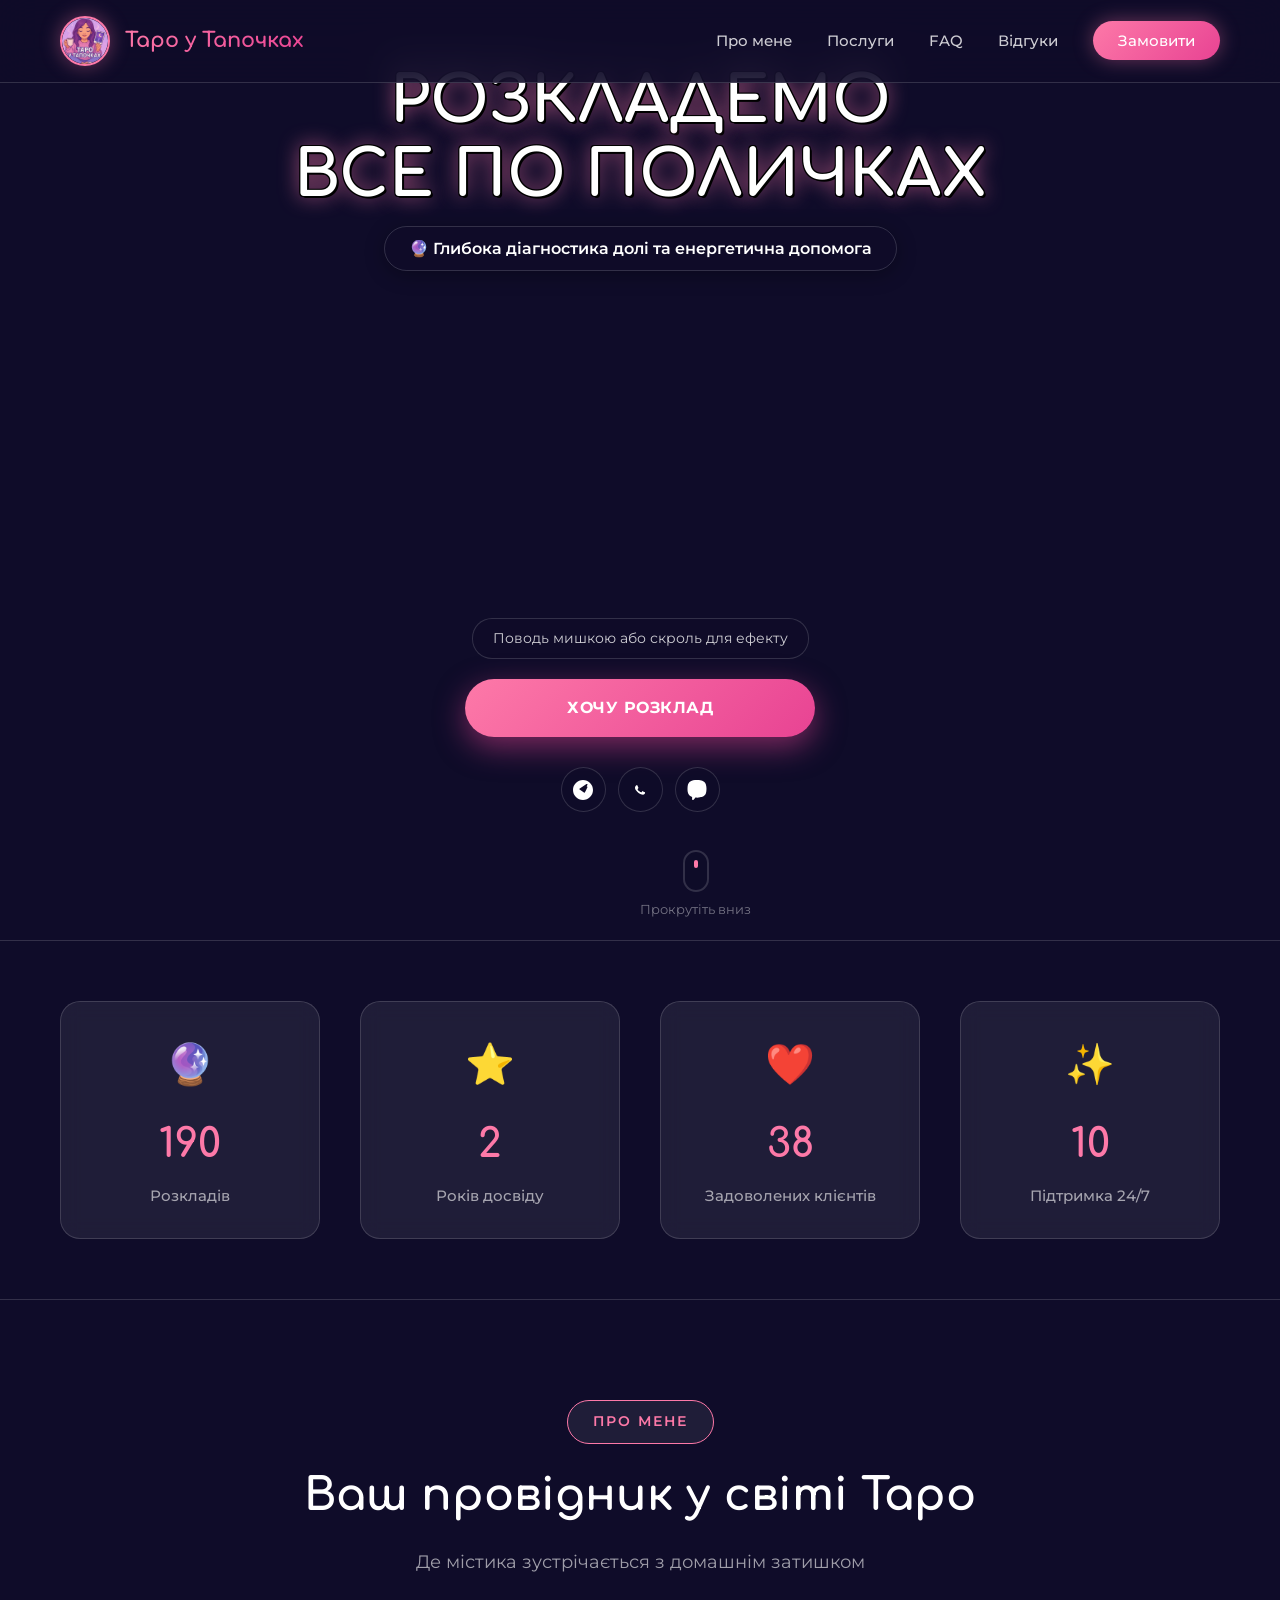
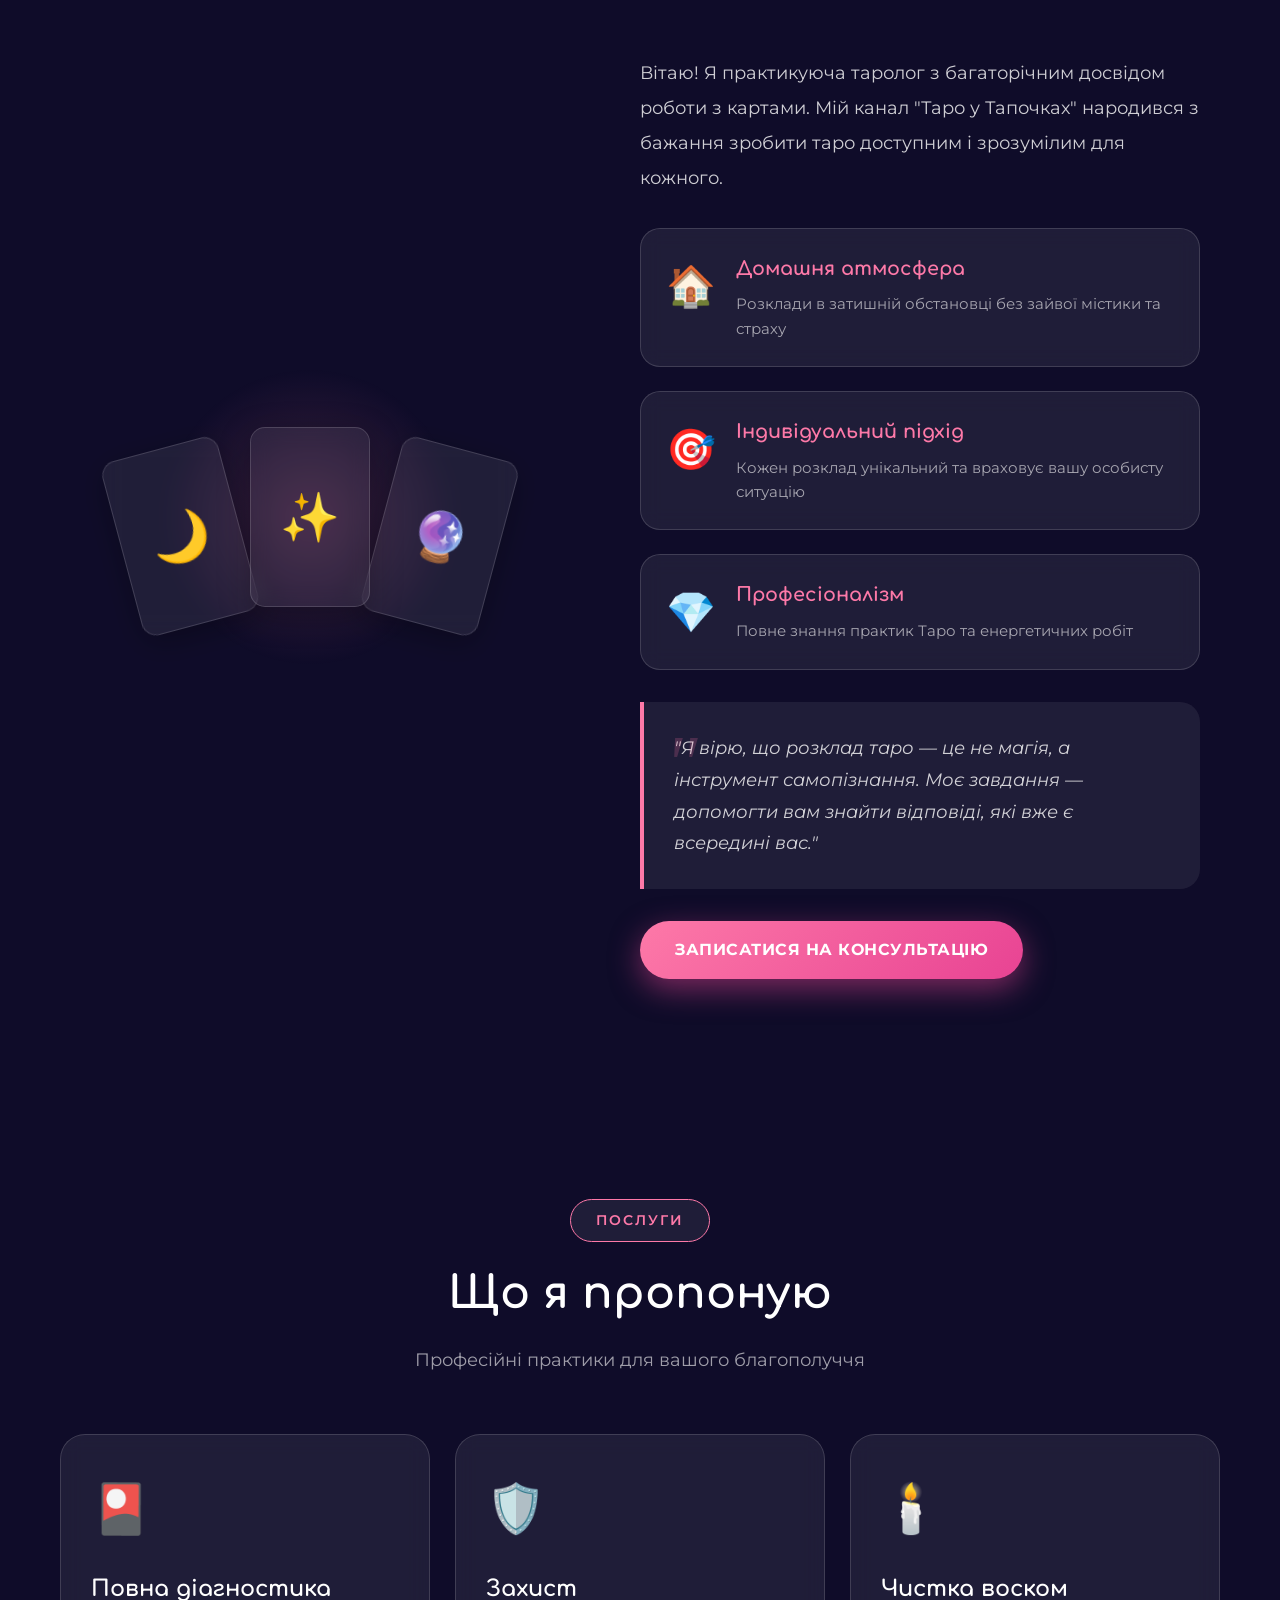
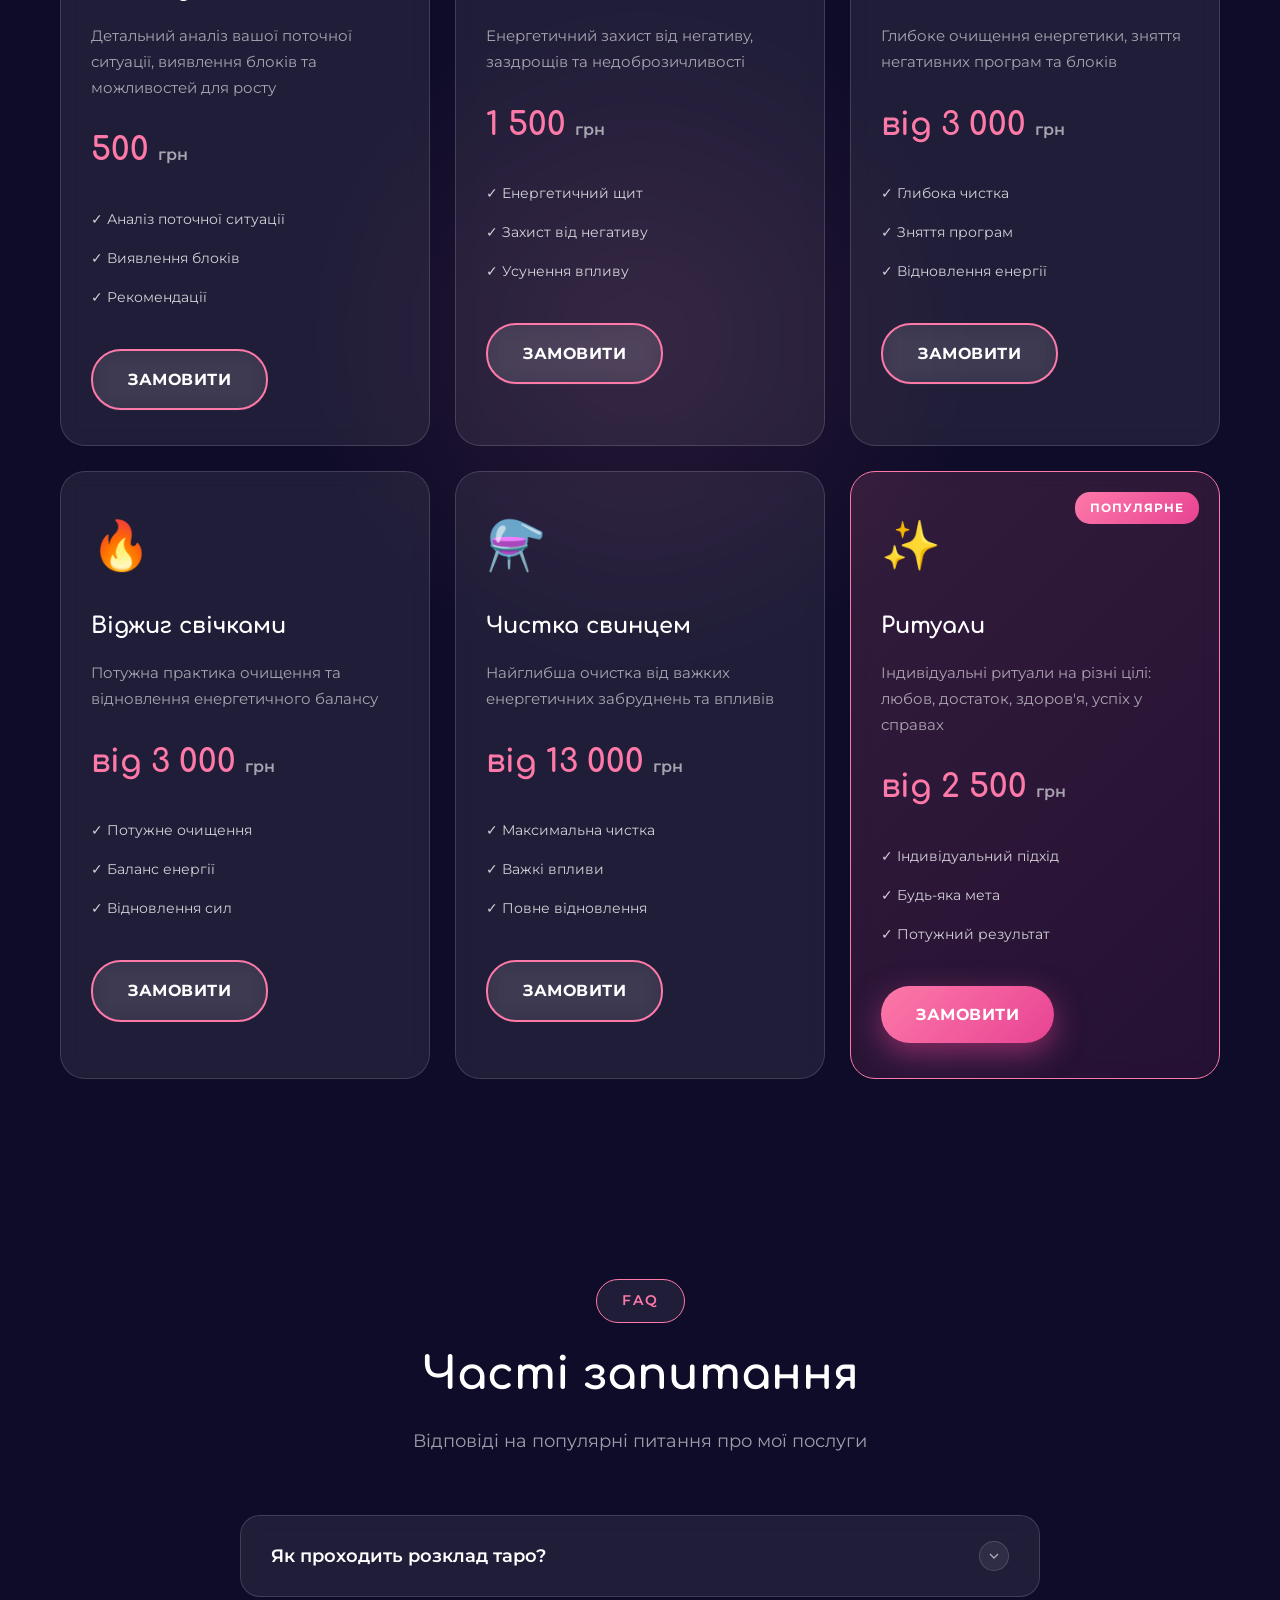
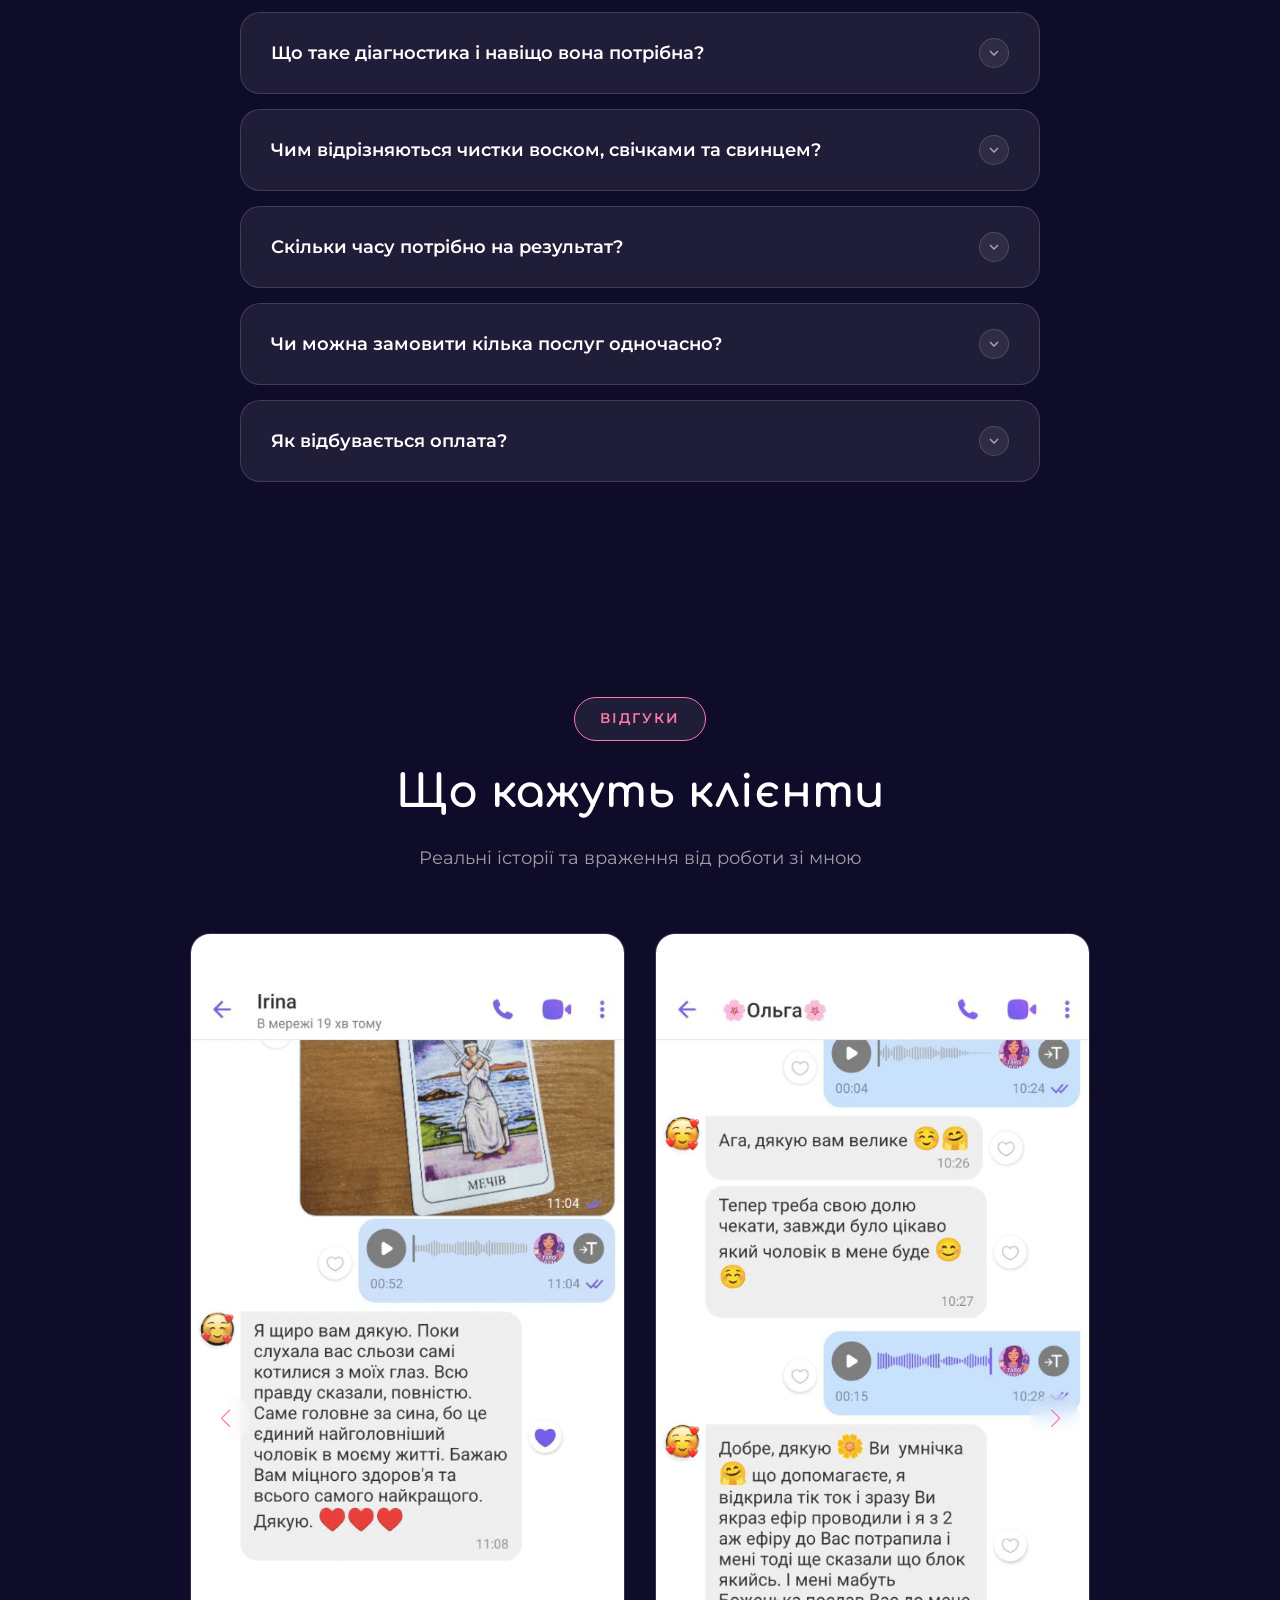
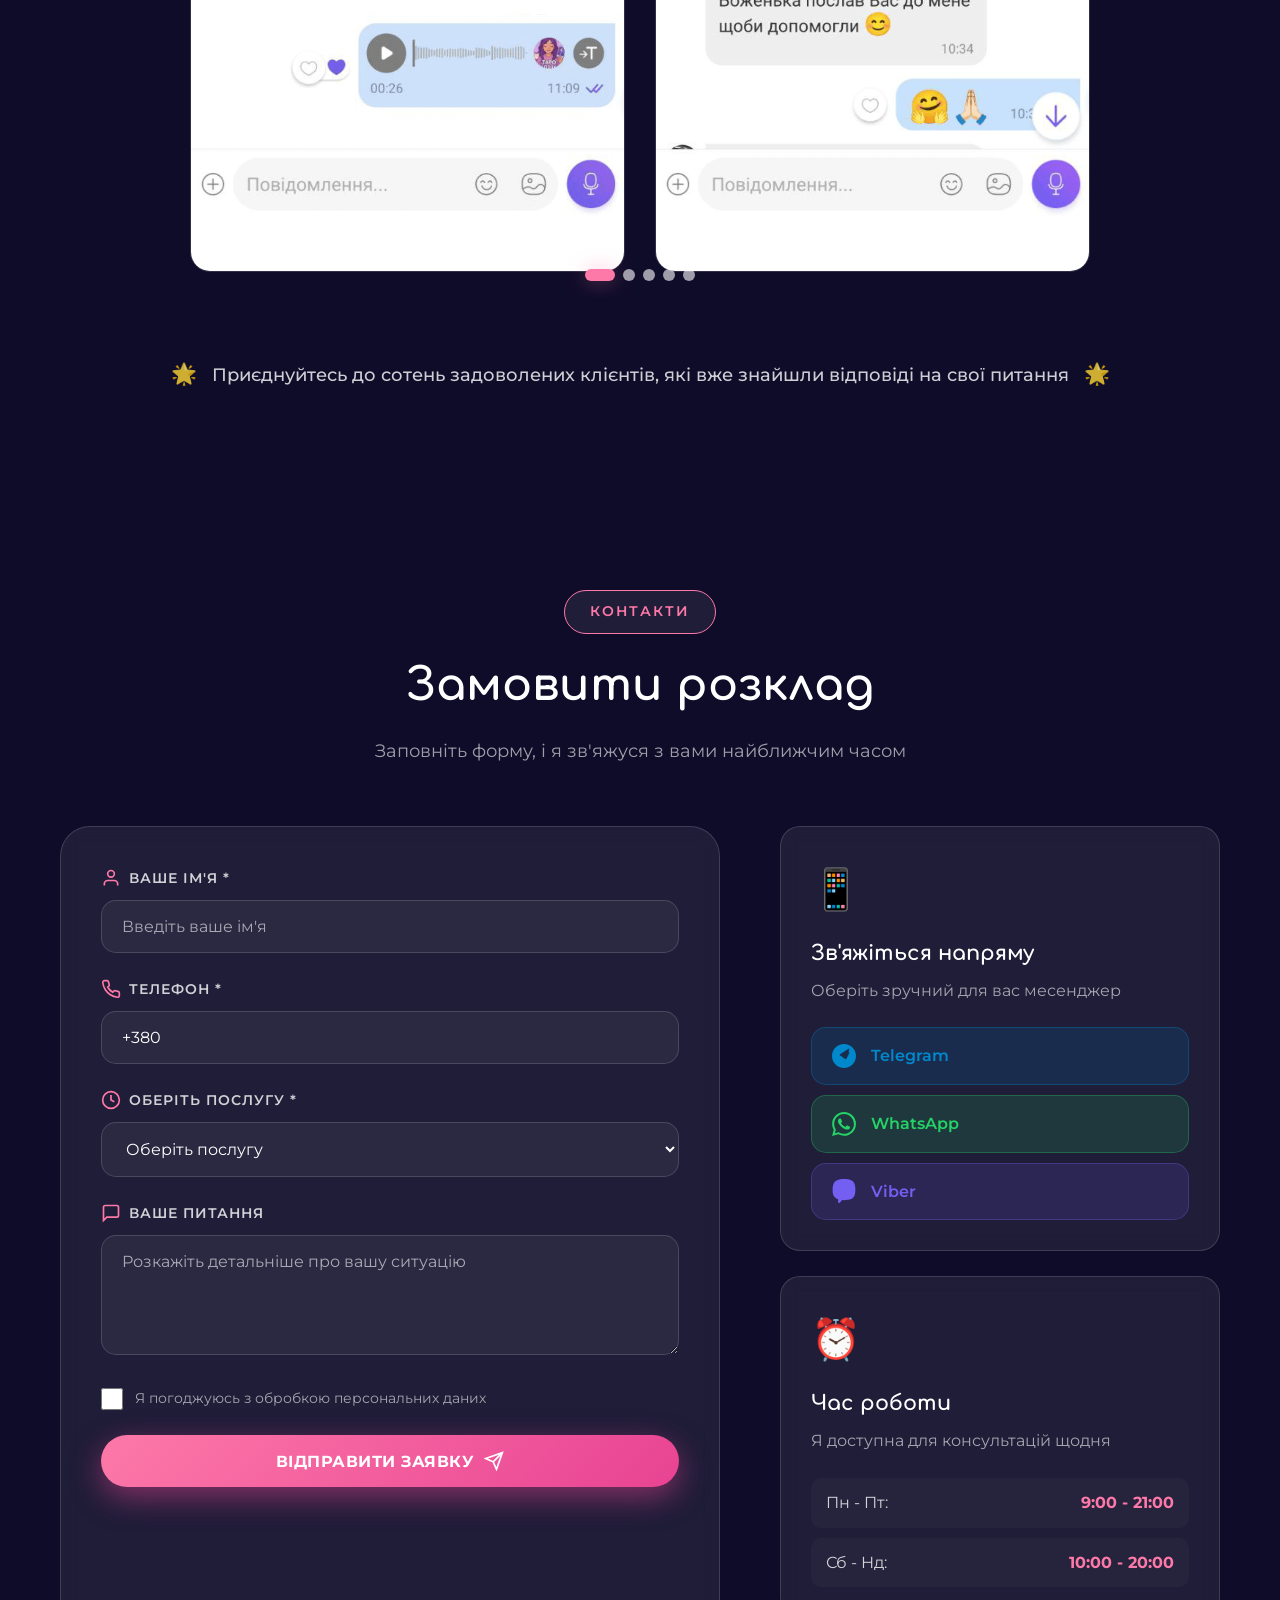
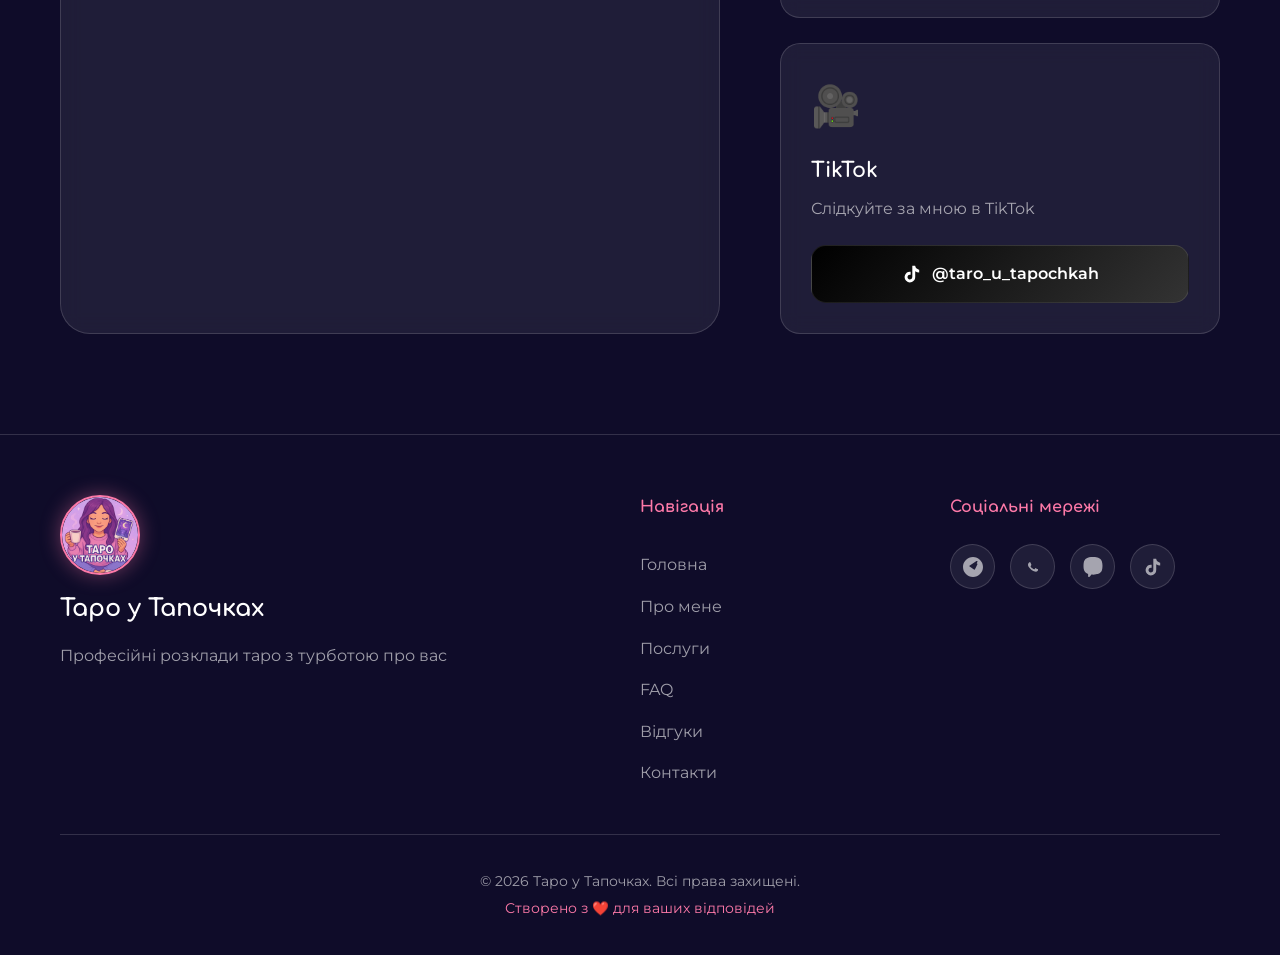
==== commit 6c9a1e1e: "feat: Replace Particles.js with Three.js 3D hero background - Add Three.js starry sky with 1000 pink" ====
--- a/landing-1/desktop/index.html
+++ b/landing-1/desktop/index.html
@@ -20,6 +20,9 @@
 
     <!-- Custom CSS -->
     <link rel="stylesheet" href="style.css">
+
+    <!-- Three.js for 3D Background -->
+    <script src="https://cdnjs.cloudflare.com/ajax/libs/three.js/0.160.0/three.min.js"></script>
 </head>
 <body>
     <!-- Navigation -->
@@ -46,73 +49,52 @@
         </div>
     </nav>
 
-    <!-- Hero Section with Particles -->
-    <section class="hero" id="home">
-        <div id="particles-js"></div>
-        <div class="hero-overlay"></div>
-        <div class="container">
-            <div class="hero-content" data-aos="fade-up" data-aos-duration="1000">
-                <div class="hero-badge" data-aos="fade-down" data-aos-delay="200">
-                    <span class="sparkle">✨</span>
-                    Глибока діагностика долі та енергетична допомога
-                    <span class="sparkle">✨</span>
-                </div>
-                <h1 class="hero-title" data-aos="fade-up" data-aos-delay="300">
-                    Розкладемо<br>все по поличках
+    <!-- Three.js Background Container -->
+    <div id="three-container"></div>
+
+    <!-- Hero Section with 3D Background -->
+    <section class="hero hero-3d" id="home">
+        <div class="hero-content-3d">
+            <!-- Header Content -->
+            <div class="hero-header" data-aos="fade-down" data-aos-duration="1000">
+                <h1 class="hero-title-3d">
+                    РОЗКЛАДЕМО<br>ВСЕ ПО ПОЛИЧКАХ
                 </h1>
-                <p class="hero-subtitle" data-aos="fade-up" data-aos-delay="400">
-                    Таро у Тапочках
-                </p>
-                <p class="hero-description" data-aos="fade-up" data-aos-delay="500">
-                    Легко, по-домашньому, але з повною відповідальністю та знанням практик Таро.
-                    Дізнайтеся відповіді на важливі питання у затишній та довірливій атмосфері.
-                </p>
-
-                <div class="hero-cta" data-aos="fade-up" data-aos-delay="600">
-                    <a href="#contact" class="btn btn-primary btn-glow">
-                        <span>Хочу розклад</span>
-                        <svg width="20" height="20" viewBox="0 0 24 24" fill="none" stroke="currentColor" stroke-width="2">
-                            <path d="M5 12h14M12 5l7 7-7 7"/>
+                <div class="hero-badge-3d">
+                    <span>🔮 Глибока діагностика долі та енергетична допомога</span>
+                </div>
+            </div>
+
+            <!-- Action Area -->
+            <div class="hero-action" data-aos="fade-up" data-aos-delay="500">
+                <span class="hero-hint">Поводь мишкою або скроль для ефекту</span>
+                <a href="#contact" class="btn btn-primary btn-glow btn-hero">
+                    <span>Хочу розклад</span>
+                </a>
+
+                <!-- Quick Social Links -->
+                <div class="hero-social-compact">
+                    <a href="#" class="social-btn-sm telegram" id="telegramBtn" data-tooltip="Telegram">
+                        <svg viewBox="0 0 24 24" width="20" height="20">
+                            <path fill="currentColor" d="M12 0C5.373 0 0 5.373 0 12s5.373 12 12 12 12-5.373 12-12S18.627 0 12 0zm5.562 8.161c-.18.717-3.146 6.537-3.146 6.537s-.18.538-.717.538c-.358 0-.538-.18-.538-.18l-2.21-1.614-1.255-.896-1.793-1.255s-.358-.179-.358-.538c0-.179.179-.358.179-.358l8.413-5.462s.358-.179.717-.179c.179 0 .358.179.358.179s.179.179.179.538c0 .179-.179.359-.179.359l-.18.538-.537 1.793z"/>
                         </svg>
                     </a>
-                    <a href="#reviews" class="btn btn-outline">
-                        <span>Дивитись відгуки</span>
+                    <a href="#" class="social-btn-sm whatsapp" id="whatsappBtn" data-tooltip="WhatsApp">
+                        <svg viewBox="0 0 24 24" width="20" height="20">
+                            <path fill="currentColor" d="M17.472 14.382c-.297-.149-1.758-.867-2.03-.967-.273-.099-.471-.148-.67.15-.197.297-.767.966-.94 1.164-.173.199-.347.223-.644.075-.297-.15-1.255-.463-2.39-1.475-.883-.788-1.48-1.761-1.653-2.059-.173-.297-.018-.458.13-.606.134-.133.298-.347.446-.52.149-.174.198-.298.298-.497.099-.198.05-.371-.025-.52-.075-.149-.669-1.612-.916-2.207-.242-.579-.487-.5-.669-.51-.173-.008-.371-.01-.57-.01-.198 0-.52.074-.792.372-.272.297-1.04 1.016-1.04 2.479 0 1.462 1.065 2.875 1.213 3.074.149.198 2.096 3.2 5.077 4.487.709.306 1.262.489 1.694.625.712.227 1.36.195 1.871.118.571-.085 1.758-.719 2.006-1.413.248-.694.248-1.289.173-1.413-.074-.124-.272-.198-.57-.347z"/>
+                        </svg>
                     </a>
-                </div>
-
-                <!-- Social Quick Links -->
-                <div class="hero-social" data-aos="fade-up" data-aos-delay="700">
-                    <p class="social-label">Або зв'яжіться зі мною:</p>
-                    <div class="social-buttons">
-                        <a href="#" class="social-btn telegram" id="telegramBtn" data-tooltip="Telegram">
-                            <svg viewBox="0 0 24 24" width="24" height="24">
-                                <path fill="currentColor" d="M12 0C5.373 0 0 5.373 0 12s5.373 12 12 12 12-5.373 12-12S18.627 0 12 0zm5.562 8.161c-.18.717-3.146 6.537-3.146 6.537s-.18.538-.717.538c-.358 0-.538-.18-.538-.18l-2.21-1.614-1.255-.896-1.793-1.255s-.358-.179-.358-.538c0-.179.179-.358.179-.358l8.413-5.462s.358-.179.717-.179c.179 0 .358.179.358.179s.179.179.179.538c0 .179-.179.359-.179.359l-.18.538-.537 1.793z"/>
-                            </svg>
-                        </a>
-                        <a href="#" class="social-btn whatsapp" id="whatsappBtn" data-tooltip="WhatsApp">
-                            <svg viewBox="0 0 24 24" width="24" height="24">
-                                <path fill="currentColor" d="M17.472 14.382c-.297-.149-1.758-.867-2.03-.967-.273-.099-.471-.148-.67.15-.197.297-.767.966-.94 1.164-.173.199-.347.223-.644.075-.297-.15-1.255-.463-2.39-1.475-.883-.788-1.48-1.761-1.653-2.059-.173-.297-.018-.458.13-.606.134-.133.298-.347.446-.52.149-.174.198-.298.298-.497.099-.198.05-.371-.025-.52-.075-.149-.669-1.612-.916-2.207-.242-.579-.487-.5-.669-.51-.173-.008-.371-.01-.57-.01-.198 0-.52.074-.792.372-.272.297-1.04 1.016-1.04 2.479 0 1.462 1.065 2.875 1.213 3.074.149.198 2.096 3.2 5.077 4.487.709.306 1.262.489 1.694.625.712.227 1.36.195 1.871.118.571-.085 1.758-.719 2.006-1.413.248-.694.248-1.289.173-1.413-.074-.124-.272-.198-.57-.347m-5.421 7.403h-.004a9.87 9.87 0 01-5.031-1.378l-.361-.214-3.741.982.998-3.648-.235-.374a9.86 9.86 0 01-1.51-5.26c.001-5.45 4.436-9.884 9.888-9.884 2.64 0 5.122 1.03 6.988 2.898a9.825 9.825 0 012.893 6.994c-.003 5.45-4.437 9.884-9.885 9.884m8.413-18.297A11.815 11.815 0 0012.05 0C5.495 0 .16 5.335.157 11.892c0 2.096.547 4.142 1.588 5.945L.057 24l6.305-1.654a11.882 11.882 0 005.683 1.448h.005c6.554 0 11.89-5.335 11.893-11.893a11.821 11.821 0 00-3.48-8.413z"/>
-                            </svg>
-                        </a>
-                        <a href="#" class="social-btn viber" id="viberBtn" data-tooltip="Viber">
-                            <svg viewBox="0 0 24 24" width="24" height="24">
-                                <path fill="currentColor" d="M11.398.002C9.473.028 5.331.344 3.014 2.467 1.294 4.177.693 6.698.623 9.82c-.06 3.11-.13 8.95 5.5 10.541v2.42s-.038.97.602 1.17c.79.25 1.24-.499 1.99-1.299l1.4-1.58c3.85.32 6.8-.419 7.14-.529.78-.25 5.181-.811 5.901-6.652.74-6.031-.36-9.831-2.34-11.551l-.01-.002c-.6-.55-3-2.3-8.37-2.32 0 0-.396-.025-1.038-.016zm.067 1.697c.545-.003.88.02.88.02 4.54.01 6.711 1.38 7.221 1.84 1.67 1.429 2.528 4.856 1.9 9.892-.6 4.88-4.17 5.19-4.83 5.4-.28.09-2.88.73-6.152.52 0 0-2.439 2.941-3.199 3.701-.12.13-.26.17-.35.15-.13-.03-.17-.19-.16-.41l.02-4.019c-4.771-1.32-4.491-6.302-4.441-8.902.06-2.6.55-4.732 2-6.222 1.99-1.842 5.518-2.134 7.11-2.16z"/>
-                            </svg>
-                        </a>
-                    </div>
-                </div>
-            </div>
-
-            <!-- Floating Cards Animation -->
-            <div class="floating-cards">
-                <div class="tarot-card card-1" data-aos="fade-left" data-aos-delay="800">🌙</div>
-                <div class="tarot-card card-2" data-aos="fade-left" data-aos-delay="900">⭐</div>
-                <div class="tarot-card card-3" data-aos="fade-left" data-aos-delay="1000">🔮</div>
+                    <a href="#" class="social-btn-sm viber" id="viberBtn" data-tooltip="Viber">
+                        <svg viewBox="0 0 24 24" width="20" height="20">
+                            <path fill="currentColor" d="M11.398.002C9.473.028 5.331.344 3.014 2.467 1.294 4.177.693 6.698.623 9.82c-.06 3.11-.13 8.95 5.5 10.541v2.42s-.038.97.602 1.17c.79.25 1.24-.499 1.99-1.299l1.4-1.58c3.85.32 6.8-.419 7.14-.529.78-.25 5.181-.811 5.901-6.652.74-6.031-.36-9.831-2.34-11.551l-.01-.002c-.6-.55-3-2.3-8.37-2.32 0 0-.396-.025-1.038-.016z"/>
+                        </svg>
+                    </a>
+                </div>
             </div>
         </div>
 
         <!-- Scroll Indicator -->
-        <div class="scroll-indicator" data-aos="fade-up" data-aos-delay="1200">
+        <div class="scroll-indicator-3d">
             <div class="mouse">
                 <div class="wheel"></div>
             </div>
@@ -740,9 +722,11 @@
     </div>
 
     <!-- Libraries -->
-    <script src="https://cdn.jsdelivr.net/particles.js/2.0.0/particles.min.js"></script>
     <script src="https://unpkg.com/aos@2.3.1/dist/aos.js"></script>
     <script src="https://cdn.jsdelivr.net/npm/swiper@11/swiper-bundle.min.js"></script>
+
+    <!-- Three.js Background -->
+    <script src="three-background.js"></script>
 
     <!-- Custom Script -->
     <script src="script.js"></script>
--- a/landing-1/desktop/style.css
+++ b/landing-1/desktop/style.css
@@ -190,109 +190,206 @@
 }
 
 /* ========================================
-   HERO СЕКЦІЯ
+   THREE.JS BACKGROUND CONTAINER
    ======================================== */
-.hero {
-    min-height: 100vh;
-    display: flex;
-    align-items: center;
-    position: relative;
-    background: var(--bg-deep);
-    overflow: hidden;
-    padding-top: 80px;
-}
-
-#particles-js {
-    position: absolute;
+#three-container {
+    position: fixed;
+    top: 0;
+    left: 0;
     width: 100%;
     height: 100%;
-    top: 0;
-    left: 0;
+    z-index: 0;
+    pointer-events: none;
+    background: var(--bg-deep);
+}
+
+#three-container canvas {
+    display: block;
+}
+
+/* ========================================
+   HERO СЕКЦІЯ (3D версія)
+   ======================================== */
+.hero.hero-3d {
+    min-height: 100vh;
+    min-height: 100dvh;
+    display: flex;
+    flex-direction: column;
+    justify-content: space-between;
+    position: relative;
+    background: transparent;
+    overflow: hidden;
+    padding: 20px 0;
     z-index: 1;
 }
 
-.hero-overlay {
-    position: absolute;
-    top: 0;
-    left: 0;
-    right: 0;
-    bottom: 0;
-    background: radial-gradient(ellipse at center, rgba(253, 121, 168, 0.1) 0%, transparent 70%);
-    z-index: 2;
-}
-
-.hero .container {
-    position: relative;
-    z-index: 3;
-}
-
-.hero-content {
-    max-width: 700px;
-    color: var(--white);
-}
-
-.hero-badge {
-    display: inline-block;
-    background: var(--bg-card);
-    backdrop-filter: blur(10px);
-    padding: 10px 25px;
-    border-radius: 30px;
-    font-size: 0.9rem;
-    font-weight: 600;
-    margin-bottom: 2rem;
-    border: 1px solid var(--border-glass);
-    color: var(--text-light);
-}
-
-.sparkle {
-    display: inline-block;
-    animation: sparkle 2s ease-in-out infinite;
-}
-
-.hero-title {
+.hero-content-3d {
+    position: relative;
+    z-index: 20;
+    height: 100vh;
+    height: 100dvh;
+    display: flex;
+    flex-direction: column;
+    justify-content: space-between;
+    padding: 5vh 20px 12vh;
+    pointer-events: none;
+}
+
+/* Hero Header */
+.hero-header {
+    text-align: center;
+    pointer-events: auto;
+    animation: fadeIn 1s ease-out forwards;
+}
+
+.hero-title-3d {
     font-family: var(--font-heading);
-    font-size: 4rem;
+    font-size: clamp(2.5rem, 6vw, 4rem);
     font-weight: 700;
+    line-height: 1.15;
     margin-bottom: 1.5rem;
-    line-height: 1.2;
+    color: var(--white);
     text-shadow:
         2px 2px 0px #000,
         -1px -1px 0 #000,
-        0 0 20px rgba(253, 121, 168, 0.5);
-}
-
-.hero-subtitle {
-    font-family: var(--font-heading);
-    font-size: 1.8rem;
-    margin-bottom: 1.5rem;
-    color: var(--primary);
-}
-
-.hero-description {
-    font-size: 1.1rem;
-    line-height: 1.8;
+        1px -1px 0 #000,
+        -1px 1px 0 #000,
+        1px 1px 0 #000,
+        0 0 20px rgba(253, 121, 168, 0.8);
+}
+
+.hero-badge-3d {
+    display: inline-block;
+}
+
+.hero-badge-3d span {
+    font-family: var(--font-body);
+    font-size: clamp(0.8rem, 2vw, 1rem);
+    font-weight: 600;
+    color: var(--white);
+    background: rgba(15, 12, 41, 0.6);
+    padding: 12px 24px;
+    border-radius: 30px;
+    backdrop-filter: blur(10px);
+    box-shadow: 0 4px 20px rgba(0, 0, 0, 0.3);
+    border: 1px solid var(--border-glass);
+}
+
+/* Hero Action Area */
+.hero-action {
+    display: flex;
+    flex-direction: column;
+    align-items: center;
+    gap: 20px;
+    pointer-events: auto;
+    animation: fadeIn 1s ease-out 0.5s forwards;
+    opacity: 0;
+}
+
+.hero-hint {
+    font-size: 0.9rem;
     color: var(--text-light);
-    margin-bottom: 3rem;
-}
-
-.hero-cta {
-    display: flex;
-    gap: 20px;
-    margin-bottom: 3rem;
-    flex-wrap: wrap;
-}
-
-.hero-social {
-    padding-top: 2rem;
-    border-top: 1px solid var(--border-glass);
-}
-
-.social-label {
-    font-size: 0.95rem;
+    background: rgba(15, 12, 41, 0.8);
+    padding: 8px 20px;
+    border-radius: 20px;
+    backdrop-filter: blur(10px);
+    border: 1px solid var(--border-glass);
+}
+
+.btn-hero {
+    width: 85%;
+    max-width: 350px;
+    padding: 20px 40px;
+    font-size: 1.2rem;
+    justify-content: center;
+}
+
+/* Compact Social Buttons */
+.hero-social-compact {
+    display: flex;
+    gap: 12px;
+    margin-top: 10px;
+}
+
+.social-btn-sm {
+    width: 45px;
+    height: 45px;
+    border-radius: 50%;
+    display: flex;
+    align-items: center;
+    justify-content: center;
+    background: rgba(15, 12, 41, 0.7);
+    backdrop-filter: blur(10px);
+    border: 1px solid var(--border-glass);
+    transition: all 0.3s ease;
+    color: var(--white);
+    text-decoration: none;
+}
+
+.social-btn-sm:hover {
+    transform: translateY(-3px);
+    box-shadow: var(--shadow-glow);
+}
+
+.social-btn-sm.telegram:hover {
+    background: #0088cc;
+    border-color: #0088cc;
+}
+
+.social-btn-sm.whatsapp:hover {
+    background: #25D366;
+    border-color: #25D366;
+}
+
+.social-btn-sm.viber:hover {
+    background: #7360f2;
+    border-color: #7360f2;
+}
+
+/* Scroll Indicator for 3D Hero */
+.scroll-indicator-3d {
+    position: absolute;
+    bottom: 20px;
+    left: 50%;
+    transform: translateX(-50%);
+    text-align: center;
     color: var(--text-muted);
-    margin-bottom: 1rem;
-}
-
+    z-index: 30;
+    animation: fadeIn 1s ease-out 1.2s forwards;
+    opacity: 0;
+}
+
+.scroll-indicator-3d .mouse {
+    width: 26px;
+    height: 42px;
+    border: 2px solid var(--border-glass);
+    border-radius: 20px;
+    margin: 0 auto 8px;
+    position: relative;
+    background: rgba(15, 12, 41, 0.5);
+    backdrop-filter: blur(5px);
+}
+
+.scroll-indicator-3d .wheel {
+    width: 4px;
+    height: 8px;
+    background: var(--accent);
+    border-radius: 2px;
+    position: absolute;
+    top: 8px;
+    left: 50%;
+    transform: translateX(-50%);
+    animation: scroll 1.5s ease-in-out infinite;
+}
+
+.scroll-indicator-3d p {
+    font-size: 0.8rem;
+    opacity: 0.7;
+}
+
+/* ========================================
+   LEGACY SOCIAL BUTTONS (for other sections)
+   ======================================== */
 .social-buttons {
     display: flex;
     gap: 15px;
@@ -354,70 +451,6 @@
     border-color: #7360f2;
 }
 
-/* Плаваючі карти */
-.floating-cards {
-    position: absolute;
-    right: 10%;
-    top: 50%;
-    transform: translateY(-50%);
-    z-index: 3;
-}
-
-.tarot-card {
-    width: 100px;
-    height: 150px;
-    background: var(--bg-card);
-    backdrop-filter: blur(10px);
-    border-radius: 15px;
-    display: flex;
-    align-items: center;
-    justify-content: center;
-    font-size: 3rem;
-    margin: 20px 0;
-    border: 1px solid var(--border-glass);
-    box-shadow: var(--shadow-card);
-}
-
-.card-1 { animation: float 3s ease-in-out infinite; }
-.card-2 { animation: float 3s ease-in-out infinite 0.5s; }
-.card-3 { animation: float 3s ease-in-out infinite 1s; }
-
-/* Індикатор прокрутки */
-.scroll-indicator {
-    position: absolute;
-    bottom: 30px;
-    left: 50%;
-    transform: translateX(-50%);
-    text-align: center;
-    color: var(--text-muted);
-    z-index: 3;
-}
-
-.mouse {
-    width: 30px;
-    height: 50px;
-    border: 2px solid var(--border-glass);
-    border-radius: 25px;
-    margin: 0 auto 10px;
-    position: relative;
-}
-
-.wheel {
-    width: 4px;
-    height: 8px;
-    background: var(--accent);
-    border-radius: 2px;
-    position: absolute;
-    top: 8px;
-    left: 50%;
-    transform: translateX(-50%);
-    animation: scroll 1.5s ease-in-out infinite;
-}
-
-.scroll-indicator p {
-    font-size: 0.85rem;
-}
-
 /* ========================================
    КНОПКИ
    ======================================== */
@@ -493,8 +526,10 @@
    СТАТИСТИКА
    ======================================== */
 .stats {
+    position: relative;
+    z-index: 10;
     padding: 60px 0;
-    background: linear-gradient(180deg, var(--bg-deep) 0%, rgba(26, 22, 56, 0.8) 100%);
+    background: var(--bg-deep);
     border-top: 1px solid var(--border-glass);
     border-bottom: 1px solid var(--border-glass);
 }
@@ -578,6 +613,8 @@
    ПРО МЕНЕ
    ======================================== */
 .about {
+    position: relative;
+    z-index: 10;
     padding: var(--section-padding);
     background: var(--bg-deep);
 }
@@ -772,9 +809,10 @@
    ПОСЛУГИ
    ======================================== */
 .services {
+    position: relative;
+    z-index: 10;
     padding: var(--section-padding);
-    background: linear-gradient(180deg, var(--bg-deep) 0%, rgba(26, 22, 56, 1) 50%, var(--bg-deep) 100%);
-    position: relative;
+    background: var(--bg-deep);
     overflow: hidden;
 }
 
@@ -902,6 +940,8 @@
    FAQ СЕКЦІЯ
    ======================================== */
 .faq {
+    position: relative;
+    z-index: 10;
     padding: var(--section-padding);
     background: var(--bg-deep);
 }
@@ -1001,8 +1041,10 @@
    ВІДГУКИ
    ======================================== */
 .reviews {
+    position: relative;
+    z-index: 10;
     padding: var(--section-padding);
-    background: linear-gradient(180deg, var(--bg-deep) 0%, rgba(26, 22, 56, 0.5) 100%);
+    background: var(--bg-deep);
 }
 
 .reviews-slider-container {
@@ -1123,6 +1165,8 @@
    КОНТАКТИ
    ======================================== */
 .contact {
+    position: relative;
+    z-index: 10;
     padding: var(--section-padding);
     background: var(--bg-deep);
 }
@@ -1374,7 +1418,9 @@
    FOOTER
    ======================================== */
 .footer {
-    background: linear-gradient(180deg, var(--bg-deep) 0%, #080618 100%);
+    position: relative;
+    z-index: 10;
+    background: var(--bg-deep);
     color: white;
     padding: 60px 0 30px;
     border-top: 1px solid var(--border-glass);
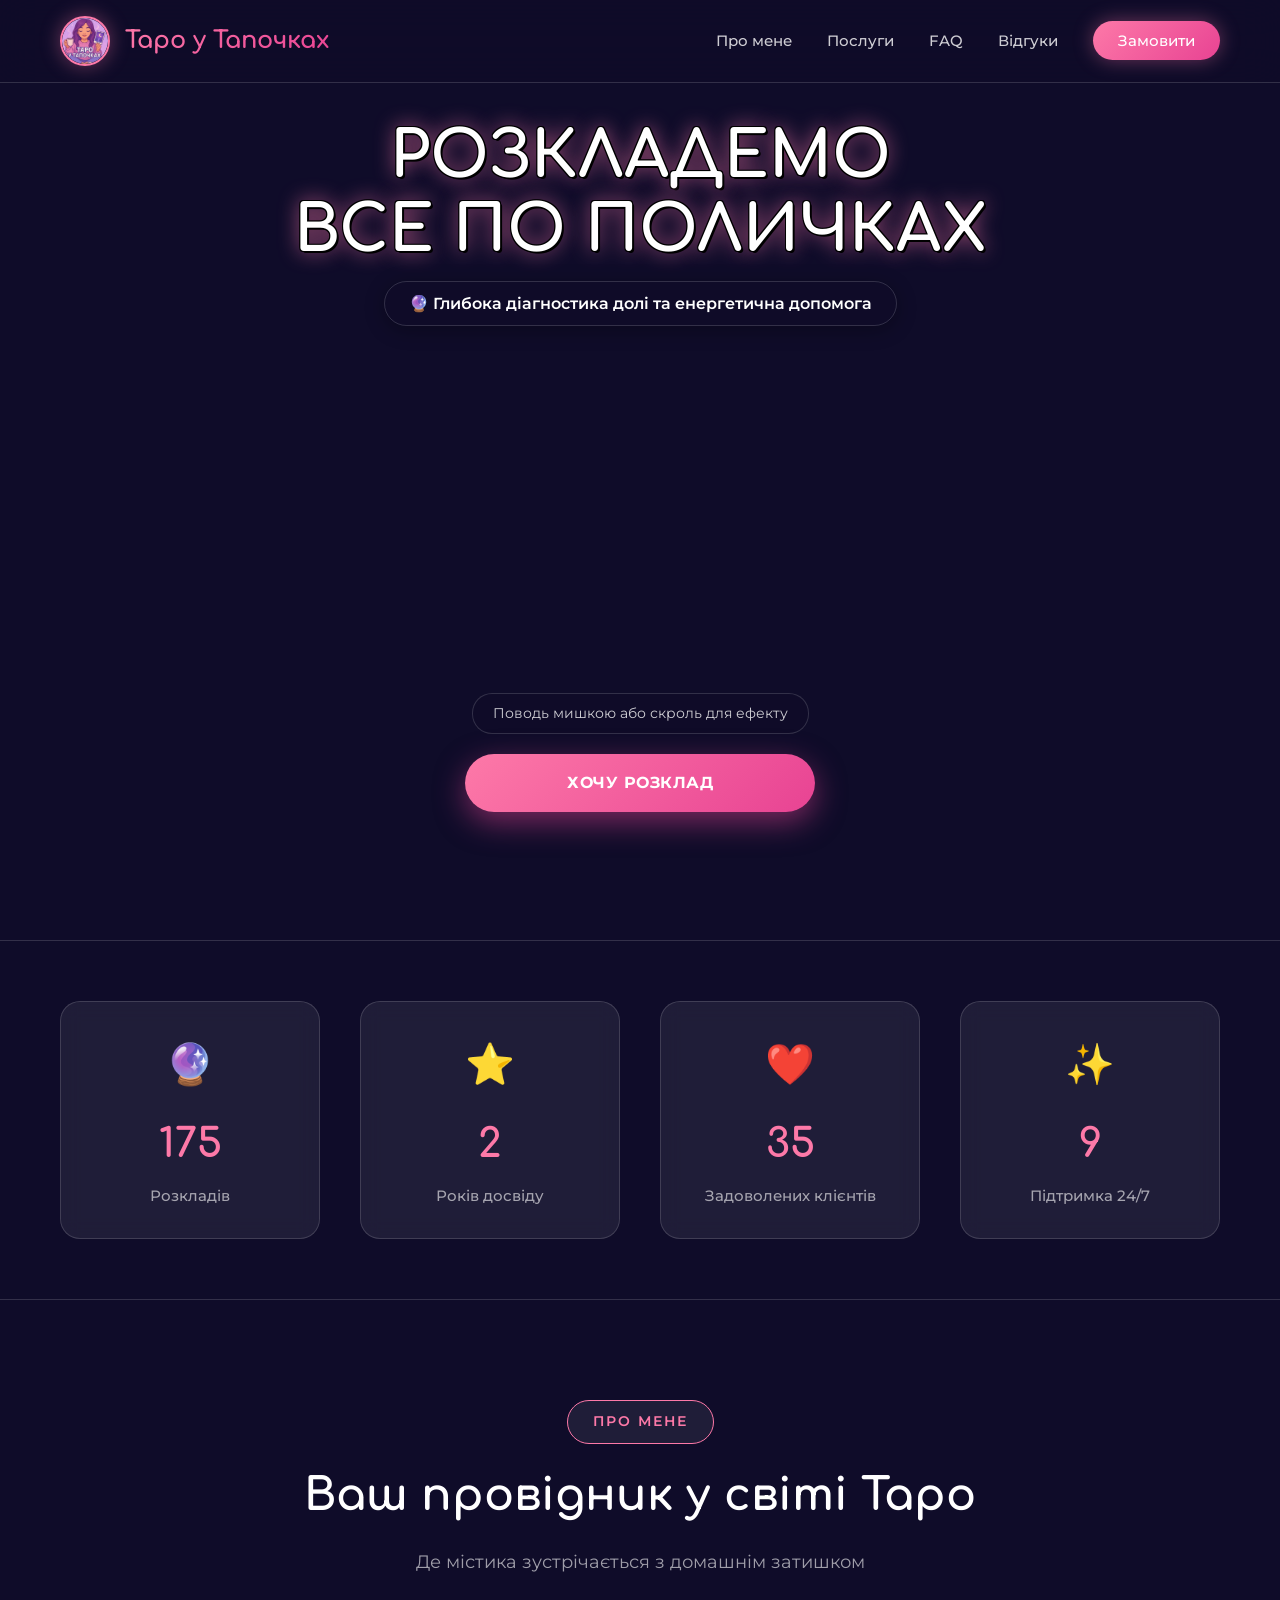
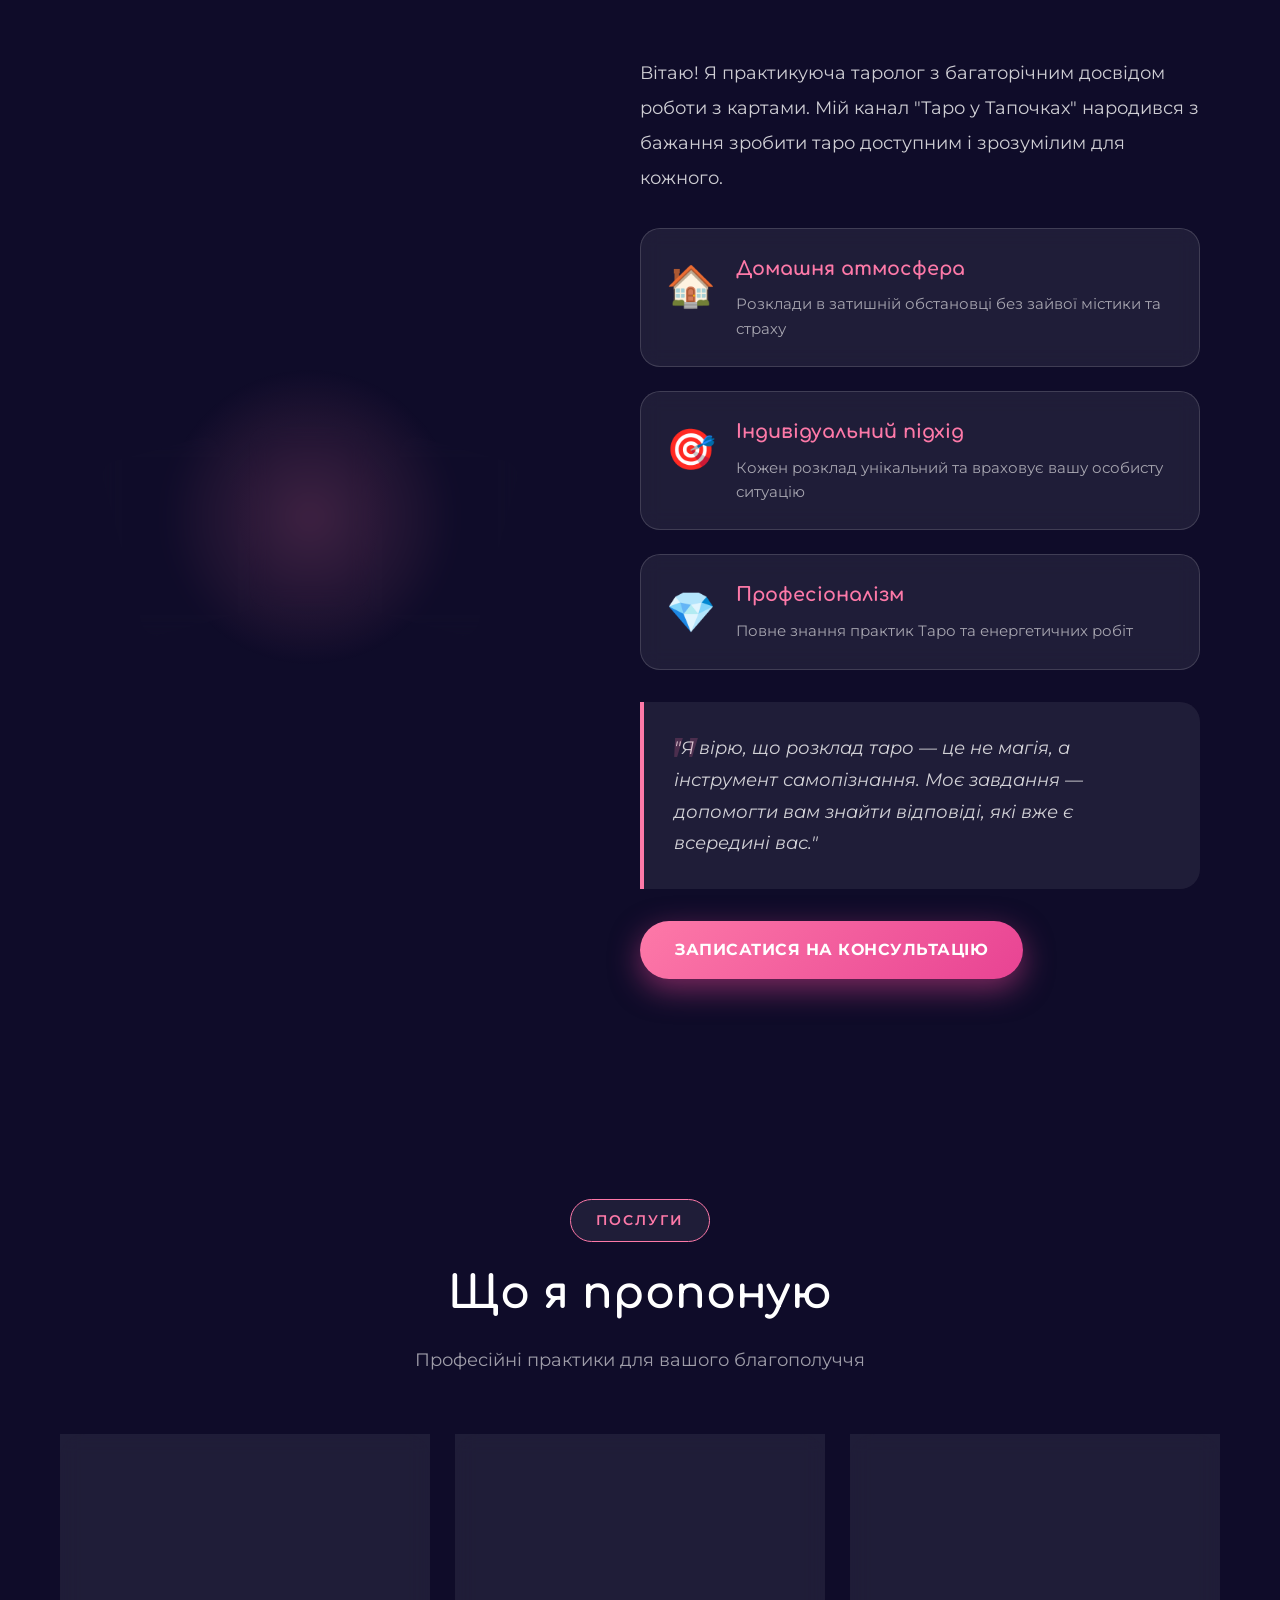
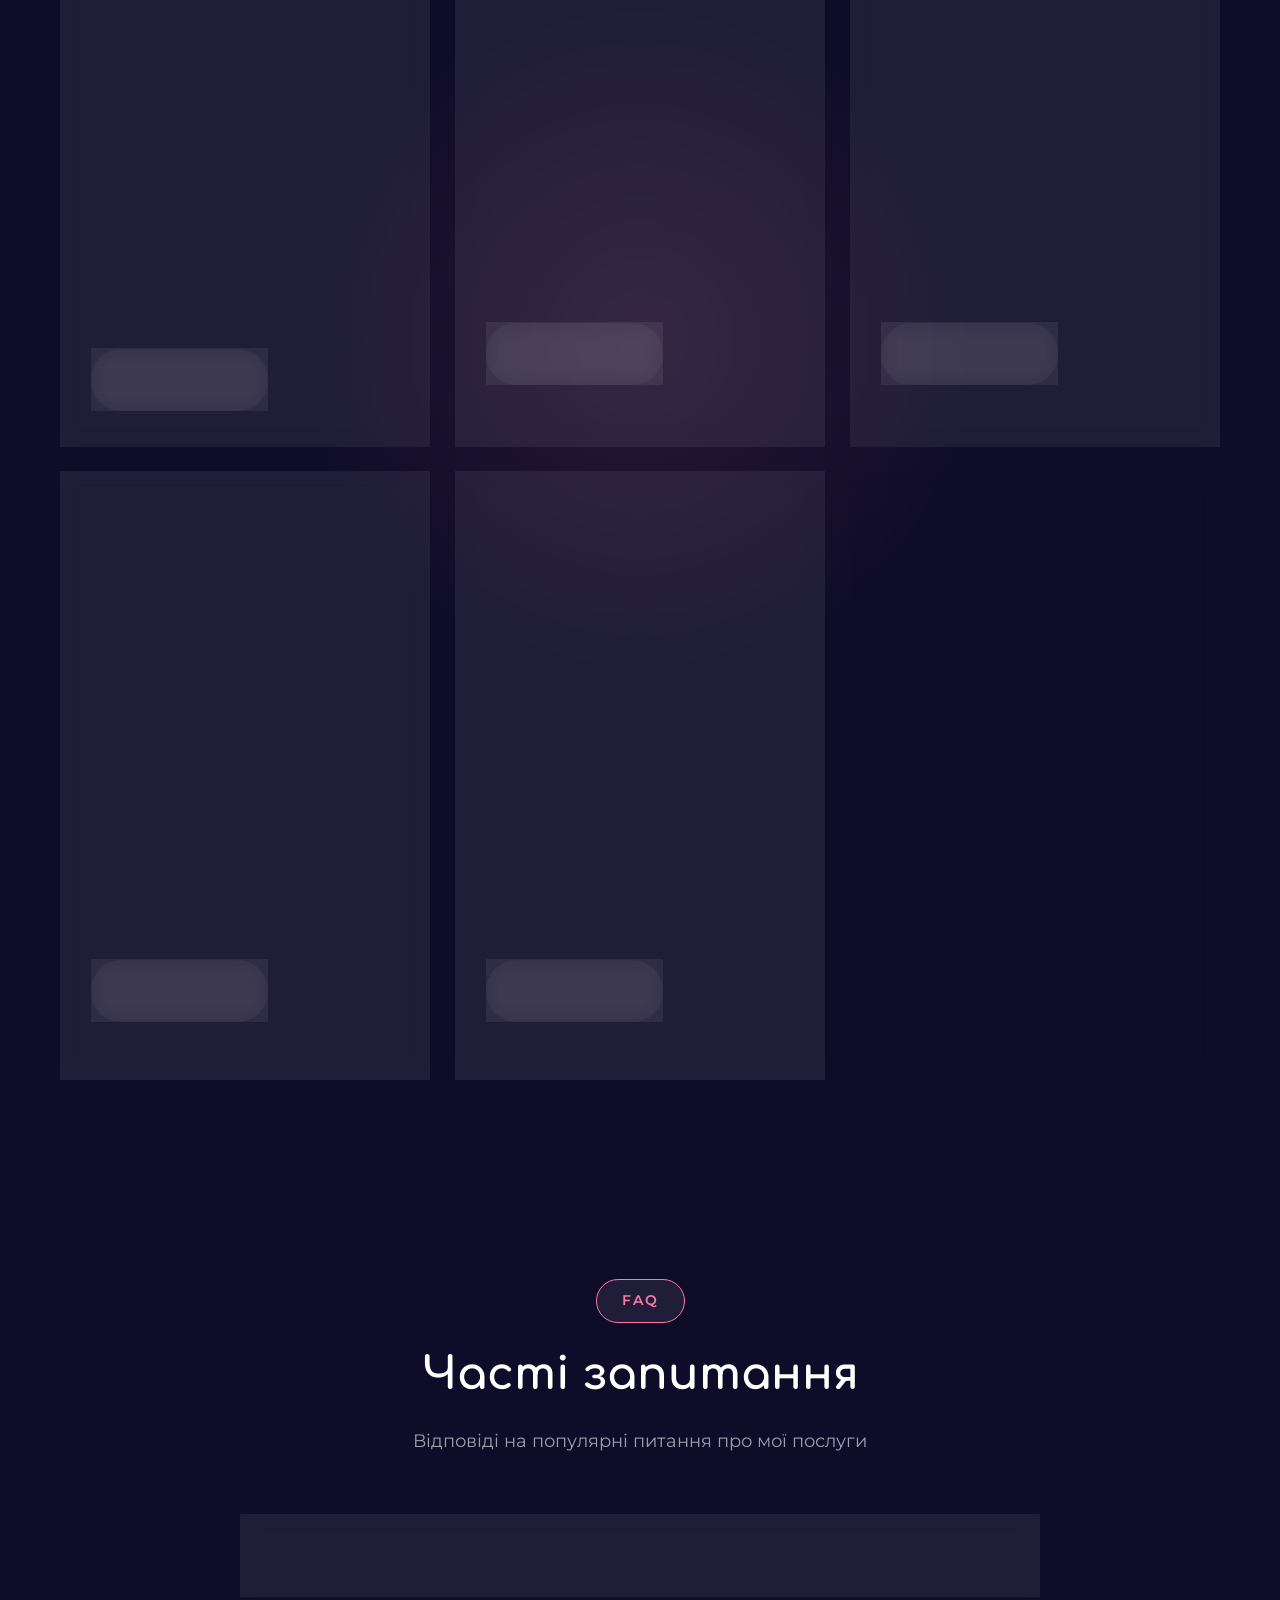
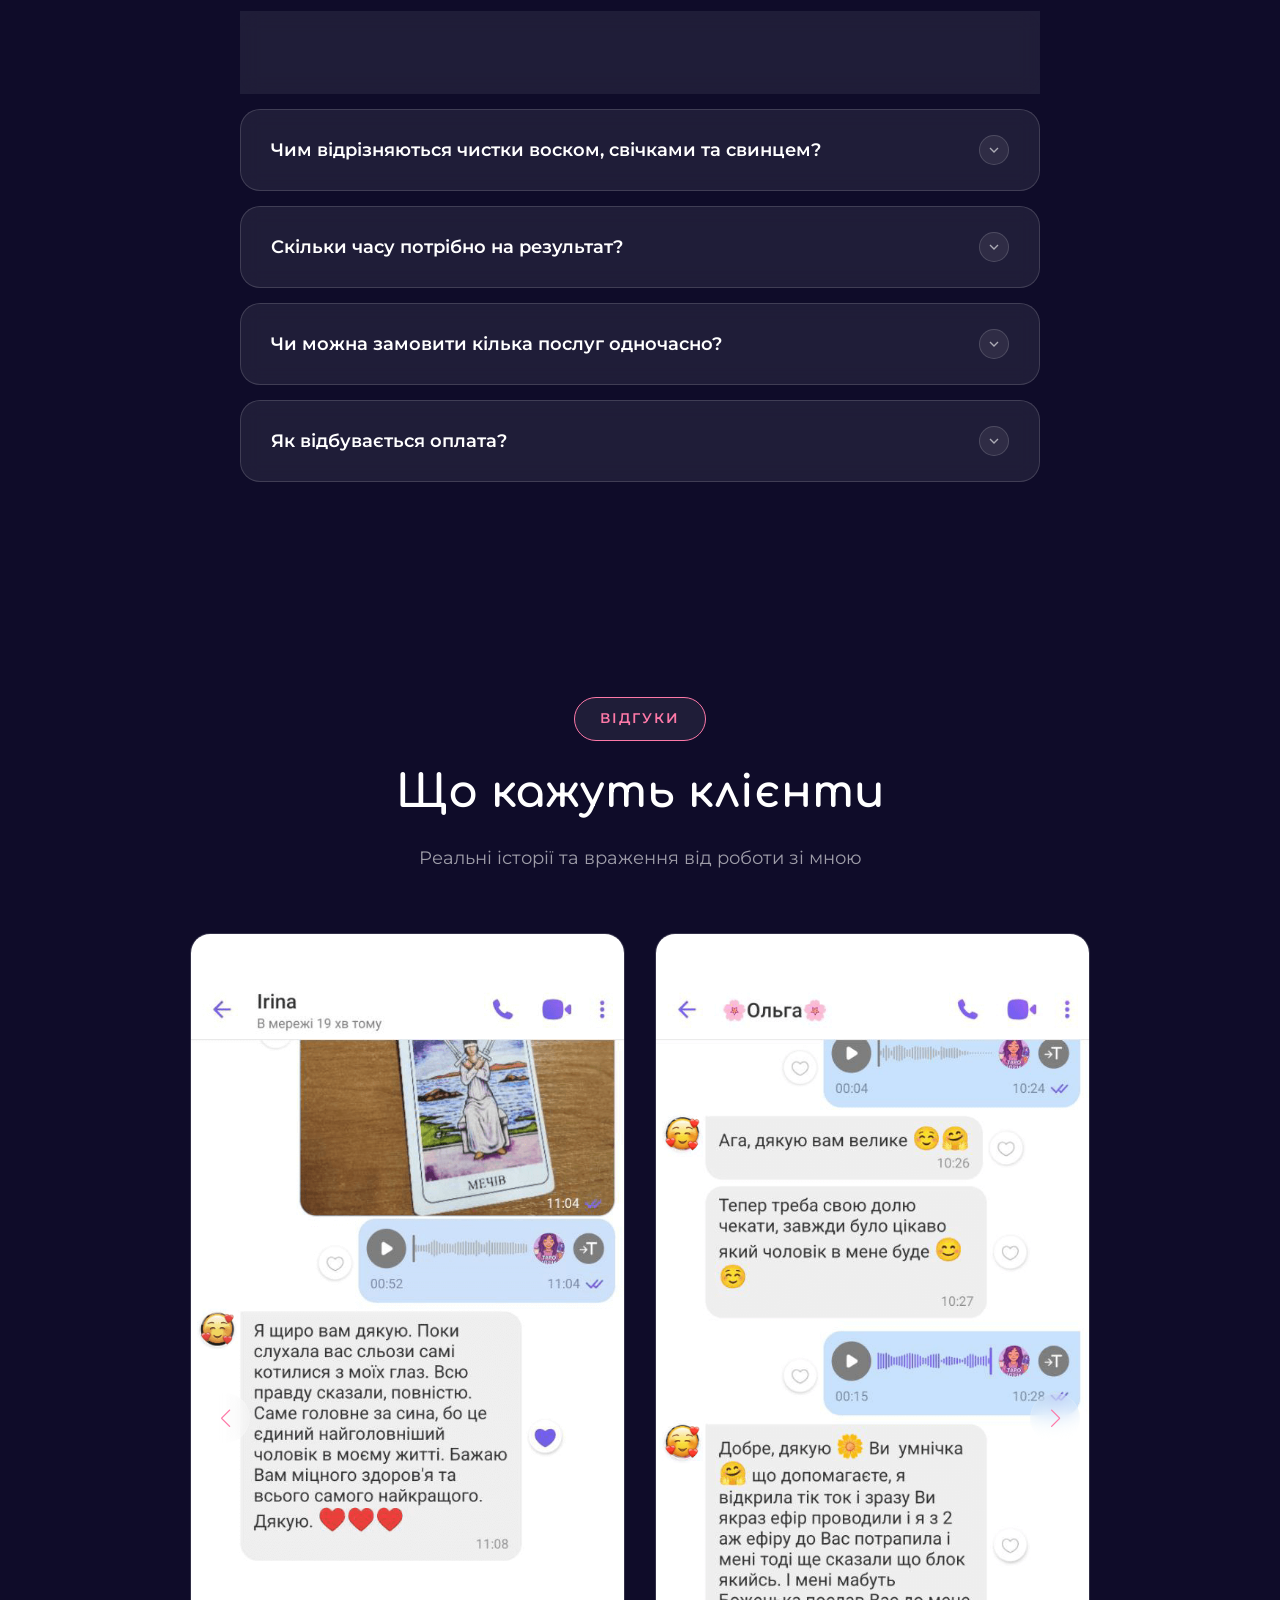
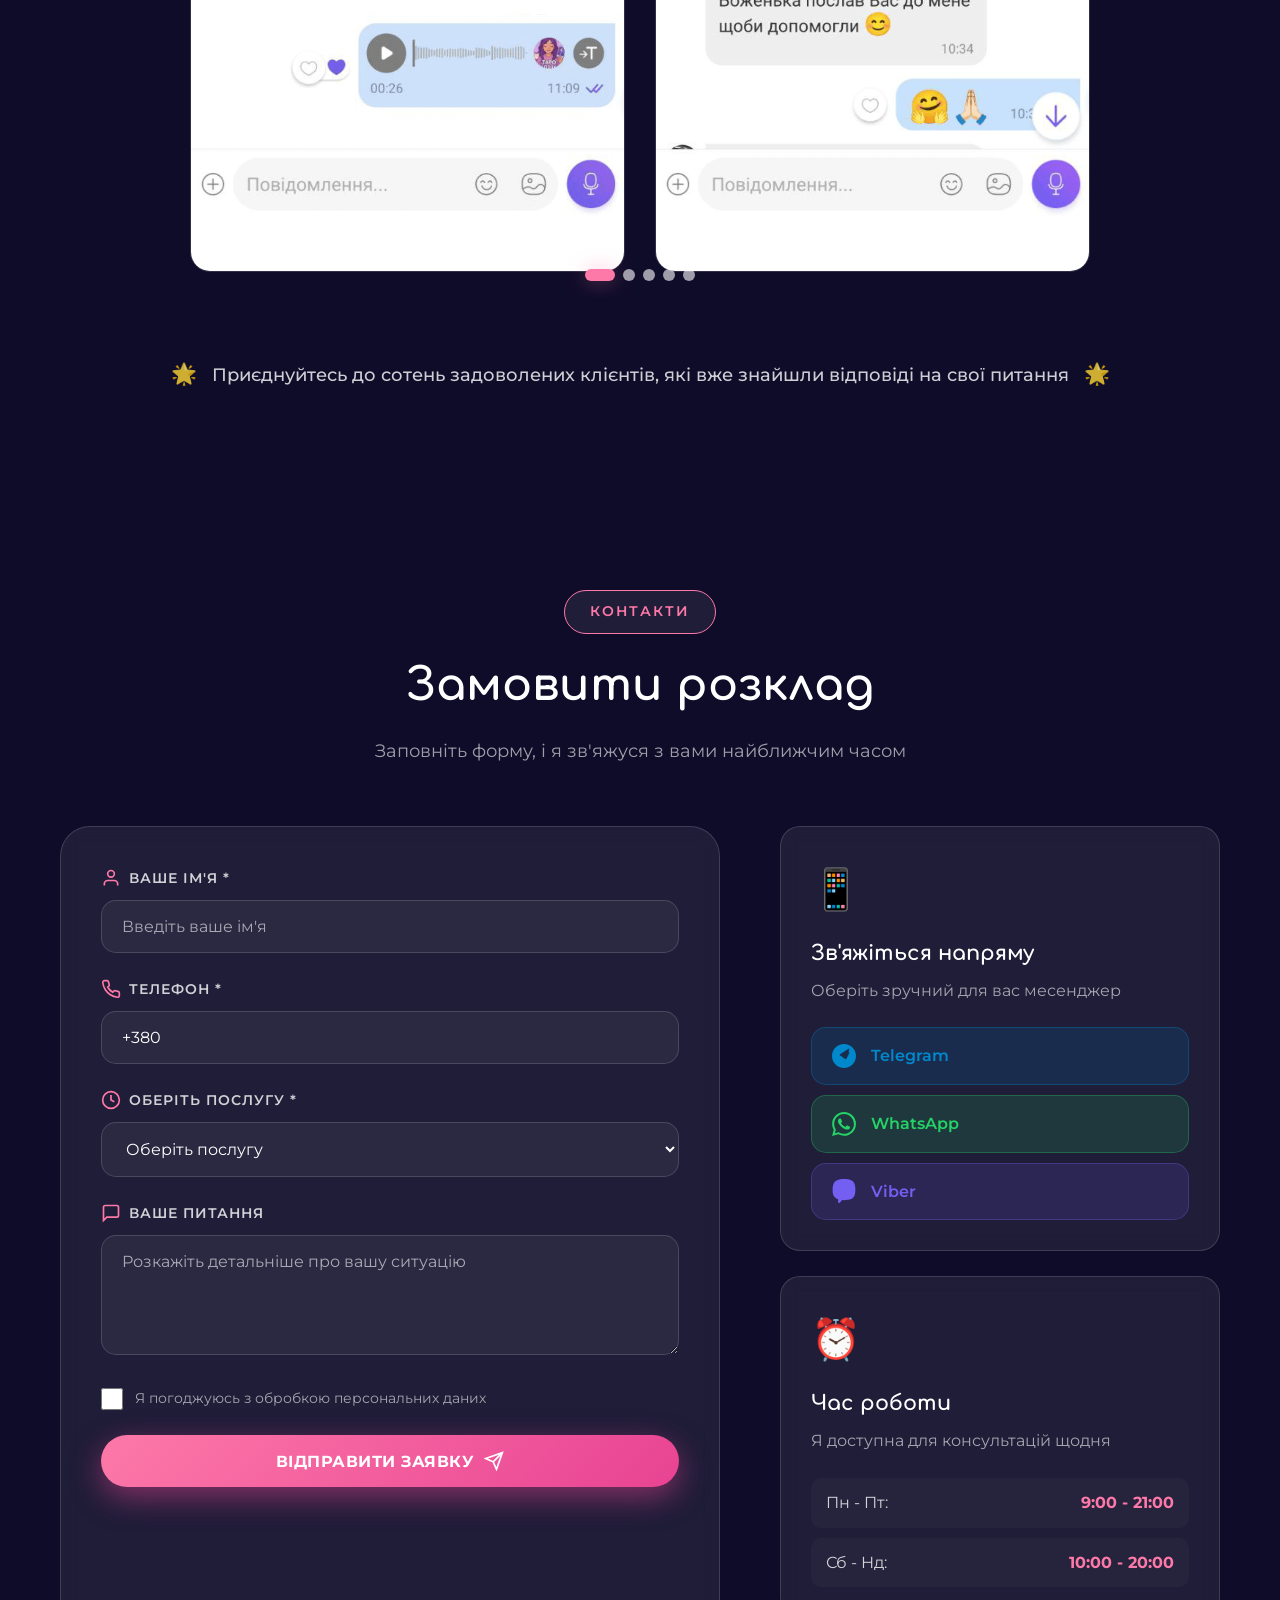
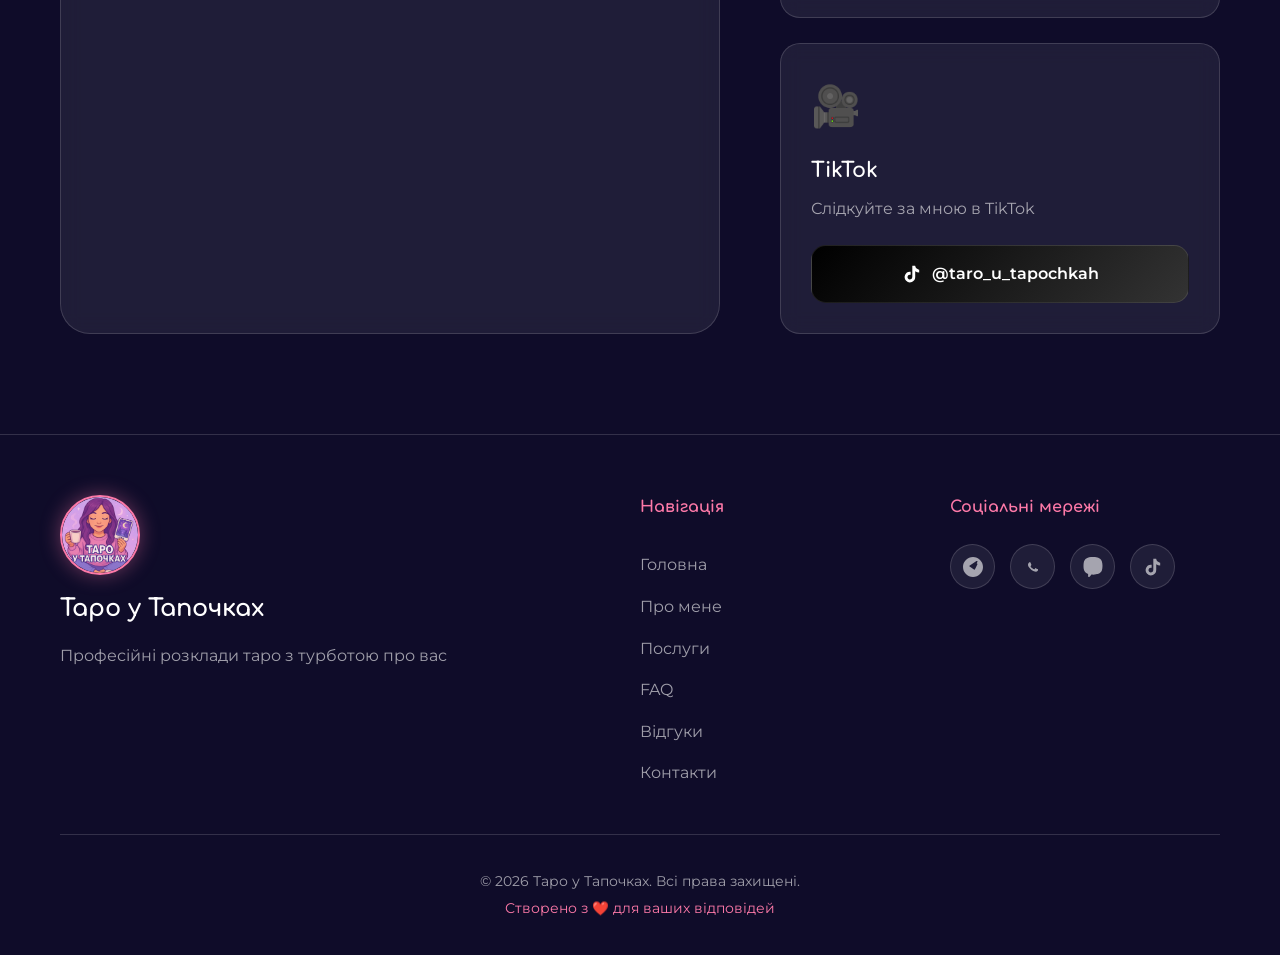
==== commit 666d9f2b: "fix: Hero section improvements - Make logo text bolder (700) and larger (1.5rem) - Add 100px top pad" ====
--- a/landing-1/desktop/index.html
+++ b/landing-1/desktop/index.html
@@ -71,34 +71,7 @@
                 <a href="#contact" class="btn btn-primary btn-glow btn-hero">
                     <span>Хочу розклад</span>
                 </a>
-
-                <!-- Quick Social Links -->
-                <div class="hero-social-compact">
-                    <a href="#" class="social-btn-sm telegram" id="telegramBtn" data-tooltip="Telegram">
-                        <svg viewBox="0 0 24 24" width="20" height="20">
-                            <path fill="currentColor" d="M12 0C5.373 0 0 5.373 0 12s5.373 12 12 12 12-5.373 12-12S18.627 0 12 0zm5.562 8.161c-.18.717-3.146 6.537-3.146 6.537s-.18.538-.717.538c-.358 0-.538-.18-.538-.18l-2.21-1.614-1.255-.896-1.793-1.255s-.358-.179-.358-.538c0-.179.179-.358.179-.358l8.413-5.462s.358-.179.717-.179c.179 0 .358.179.358.179s.179.179.179.538c0 .179-.179.359-.179.359l-.18.538-.537 1.793z"/>
-                        </svg>
-                    </a>
-                    <a href="#" class="social-btn-sm whatsapp" id="whatsappBtn" data-tooltip="WhatsApp">
-                        <svg viewBox="0 0 24 24" width="20" height="20">
-                            <path fill="currentColor" d="M17.472 14.382c-.297-.149-1.758-.867-2.03-.967-.273-.099-.471-.148-.67.15-.197.297-.767.966-.94 1.164-.173.199-.347.223-.644.075-.297-.15-1.255-.463-2.39-1.475-.883-.788-1.48-1.761-1.653-2.059-.173-.297-.018-.458.13-.606.134-.133.298-.347.446-.52.149-.174.198-.298.298-.497.099-.198.05-.371-.025-.52-.075-.149-.669-1.612-.916-2.207-.242-.579-.487-.5-.669-.51-.173-.008-.371-.01-.57-.01-.198 0-.52.074-.792.372-.272.297-1.04 1.016-1.04 2.479 0 1.462 1.065 2.875 1.213 3.074.149.198 2.096 3.2 5.077 4.487.709.306 1.262.489 1.694.625.712.227 1.36.195 1.871.118.571-.085 1.758-.719 2.006-1.413.248-.694.248-1.289.173-1.413-.074-.124-.272-.198-.57-.347z"/>
-                        </svg>
-                    </a>
-                    <a href="#" class="social-btn-sm viber" id="viberBtn" data-tooltip="Viber">
-                        <svg viewBox="0 0 24 24" width="20" height="20">
-                            <path fill="currentColor" d="M11.398.002C9.473.028 5.331.344 3.014 2.467 1.294 4.177.693 6.698.623 9.82c-.06 3.11-.13 8.95 5.5 10.541v2.42s-.038.97.602 1.17c.79.25 1.24-.499 1.99-1.299l1.4-1.58c3.85.32 6.8-.419 7.14-.529.78-.25 5.181-.811 5.901-6.652.74-6.031-.36-9.831-2.34-11.551l-.01-.002c-.6-.55-3-2.3-8.37-2.32 0 0-.396-.025-1.038-.016z"/>
-                        </svg>
-                    </a>
-                </div>
-            </div>
-        </div>
-
-        <!-- Scroll Indicator -->
-        <div class="scroll-indicator-3d">
-            <div class="mouse">
-                <div class="wheel"></div>
-            </div>
-            <p>Прокрутіть вниз</p>
+            </div>
         </div>
     </section>
 
--- a/landing-1/desktop/style.css
+++ b/landing-1/desktop/style.css
@@ -116,6 +116,8 @@
     -webkit-background-clip: text;
     -webkit-text-fill-color: transparent;
     background-clip: text;
+    font-size: 1.5rem;
+    font-weight: 700;
 }
 
 .nav-links {
@@ -231,7 +233,7 @@
     display: flex;
     flex-direction: column;
     justify-content: space-between;
-    padding: 5vh 20px 12vh;
+    padding: 100px 20px 12vh;
     pointer-events: none;
 }
 
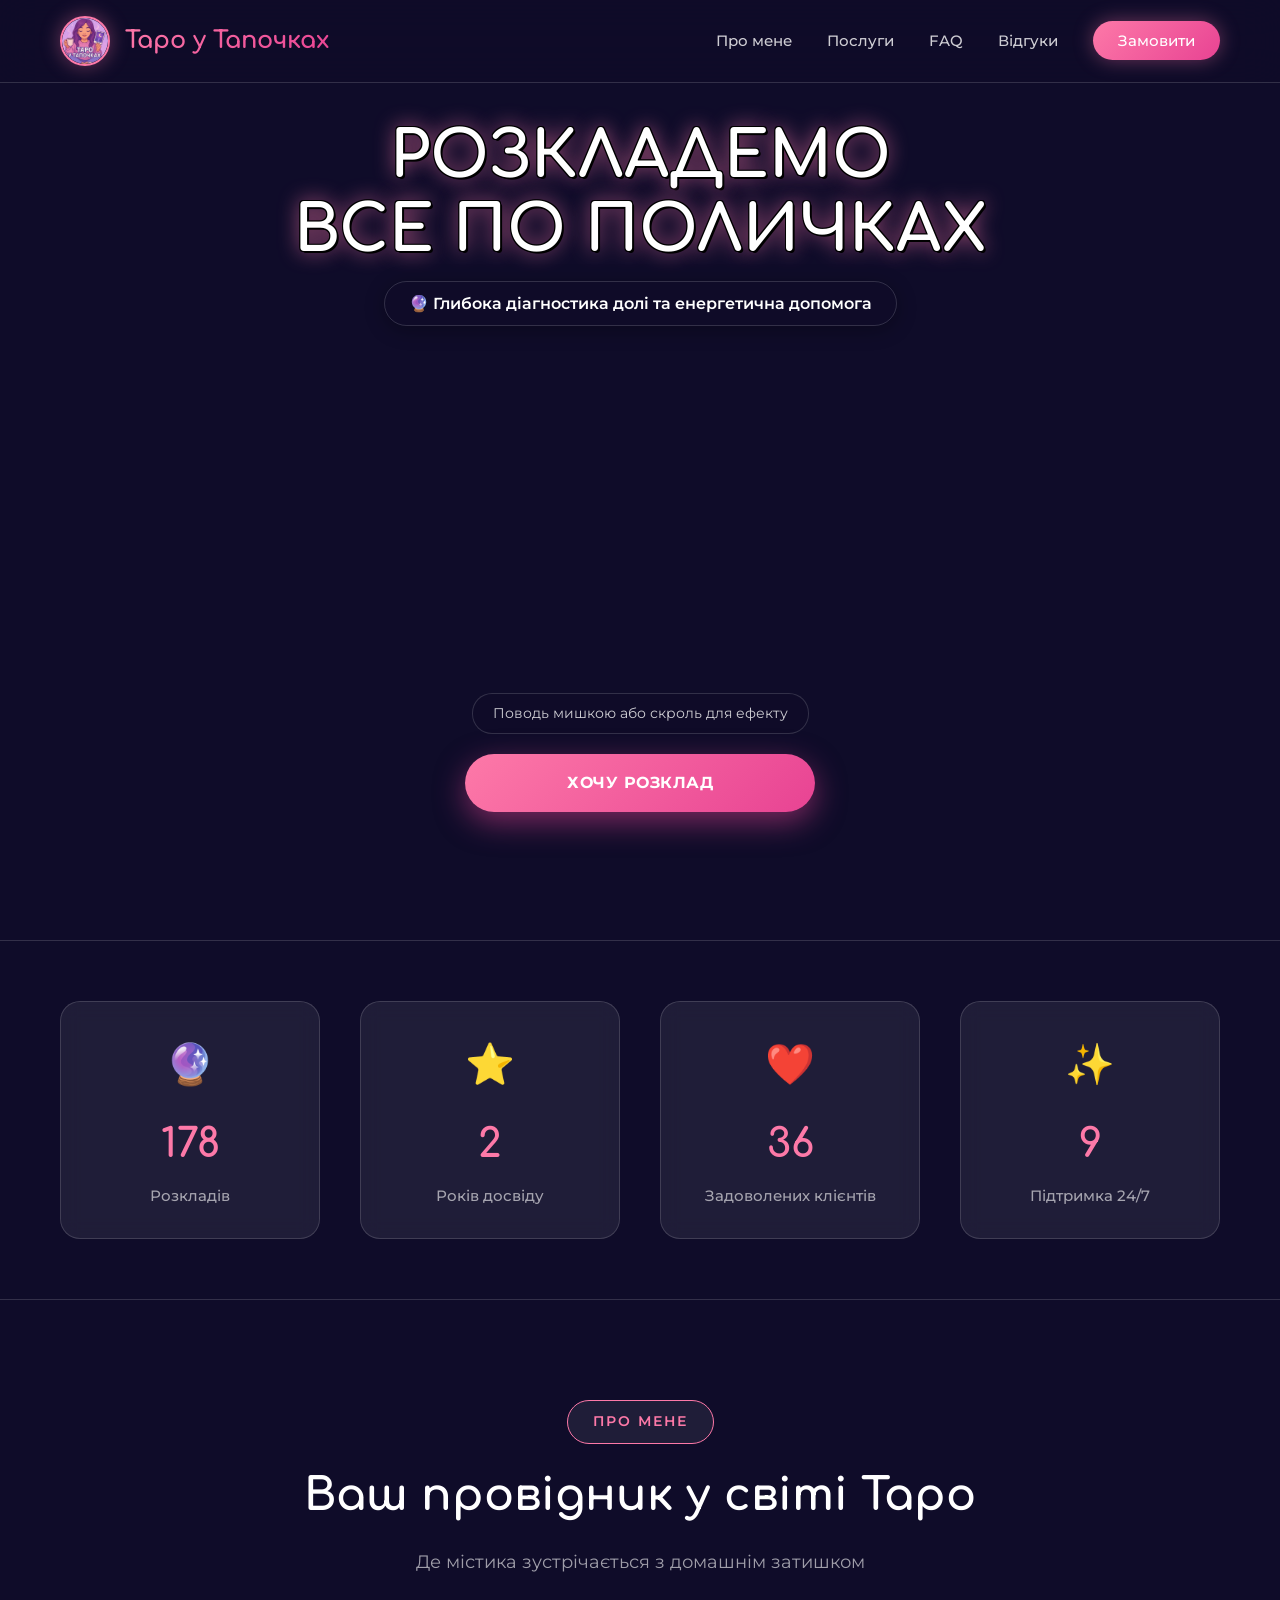
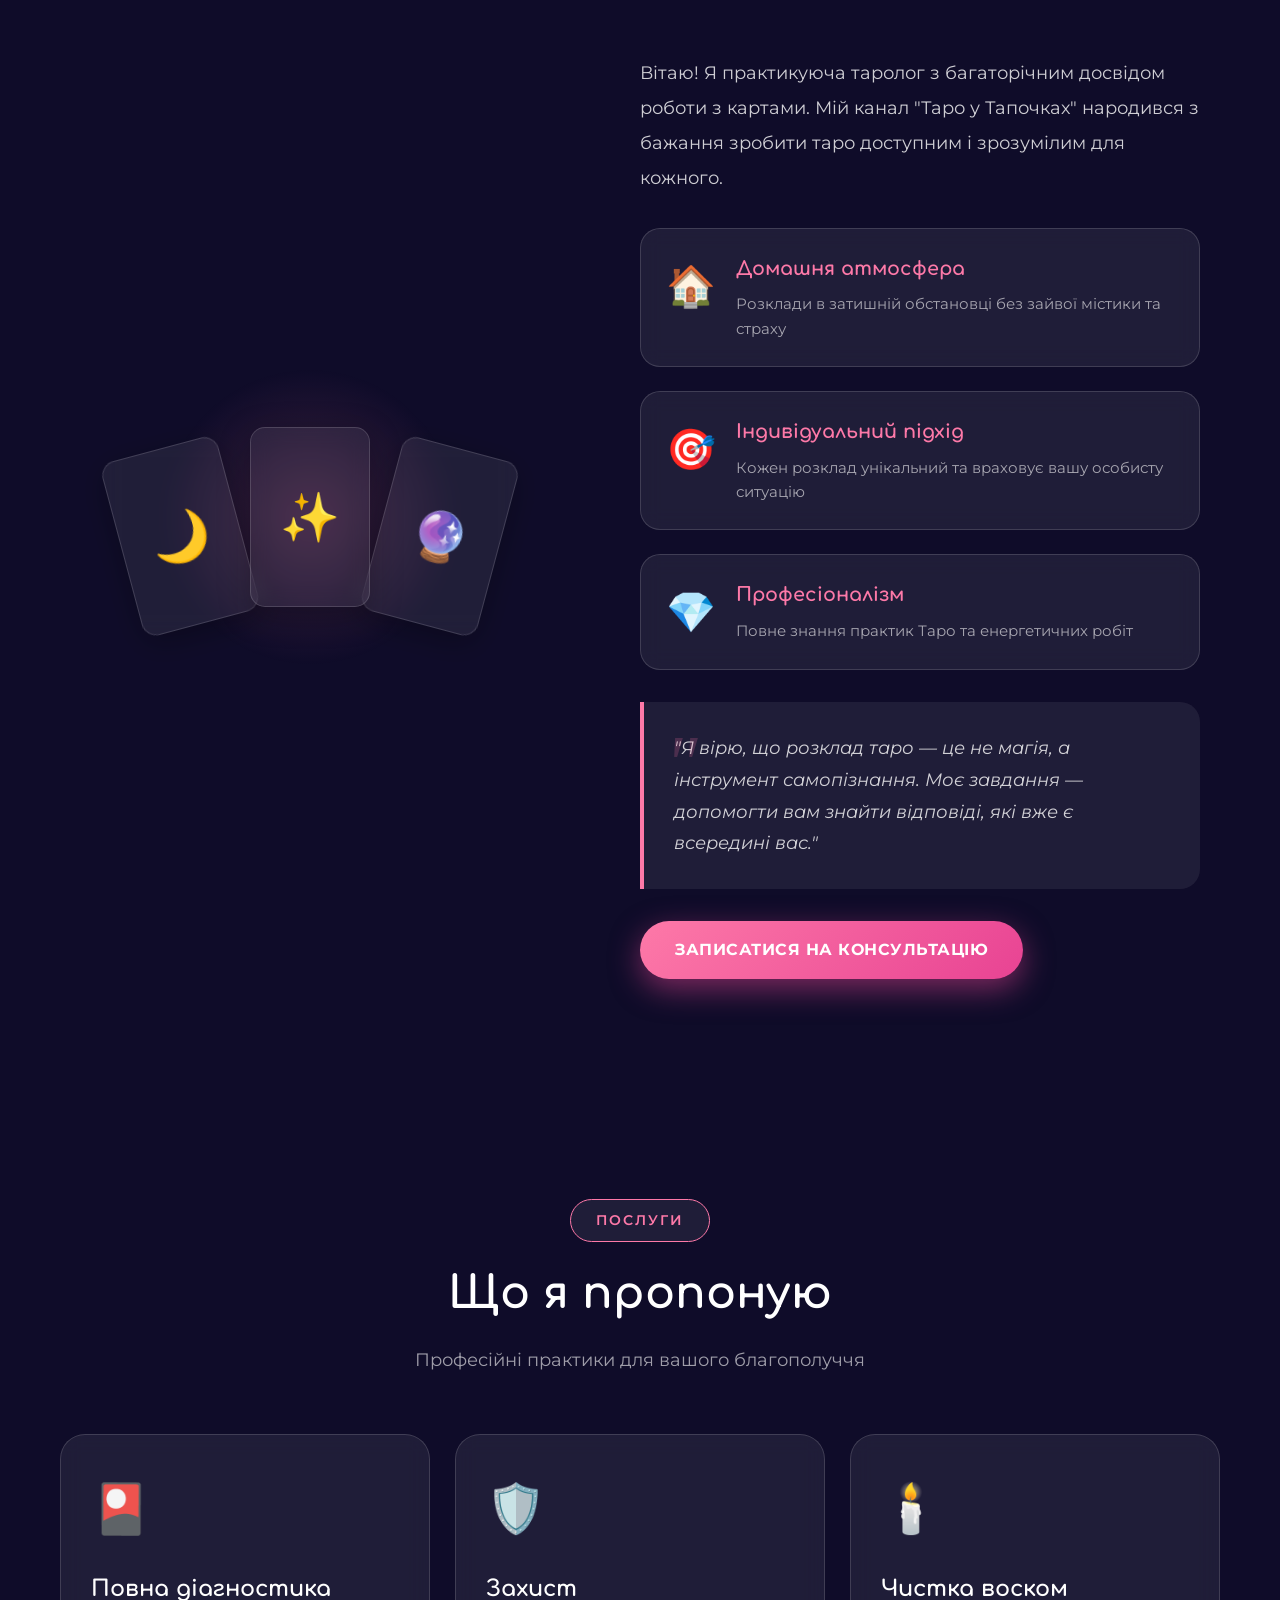
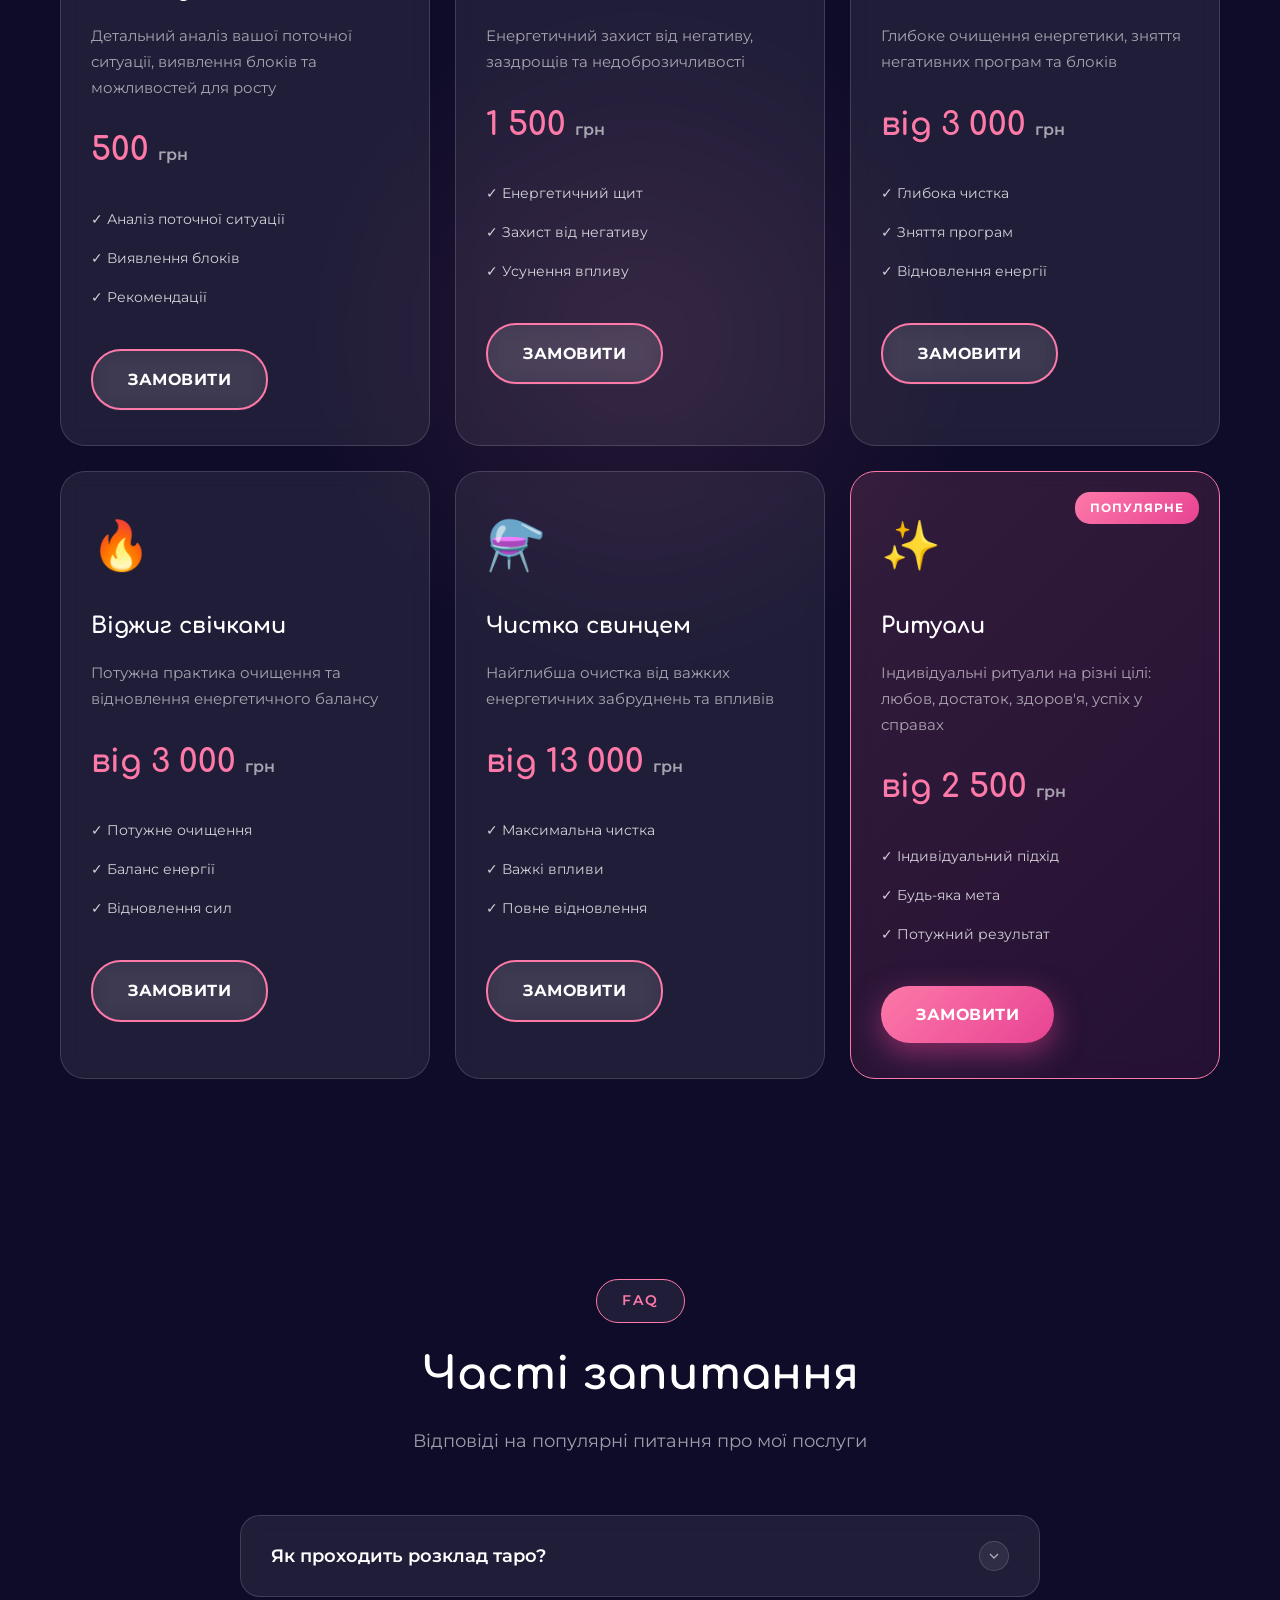
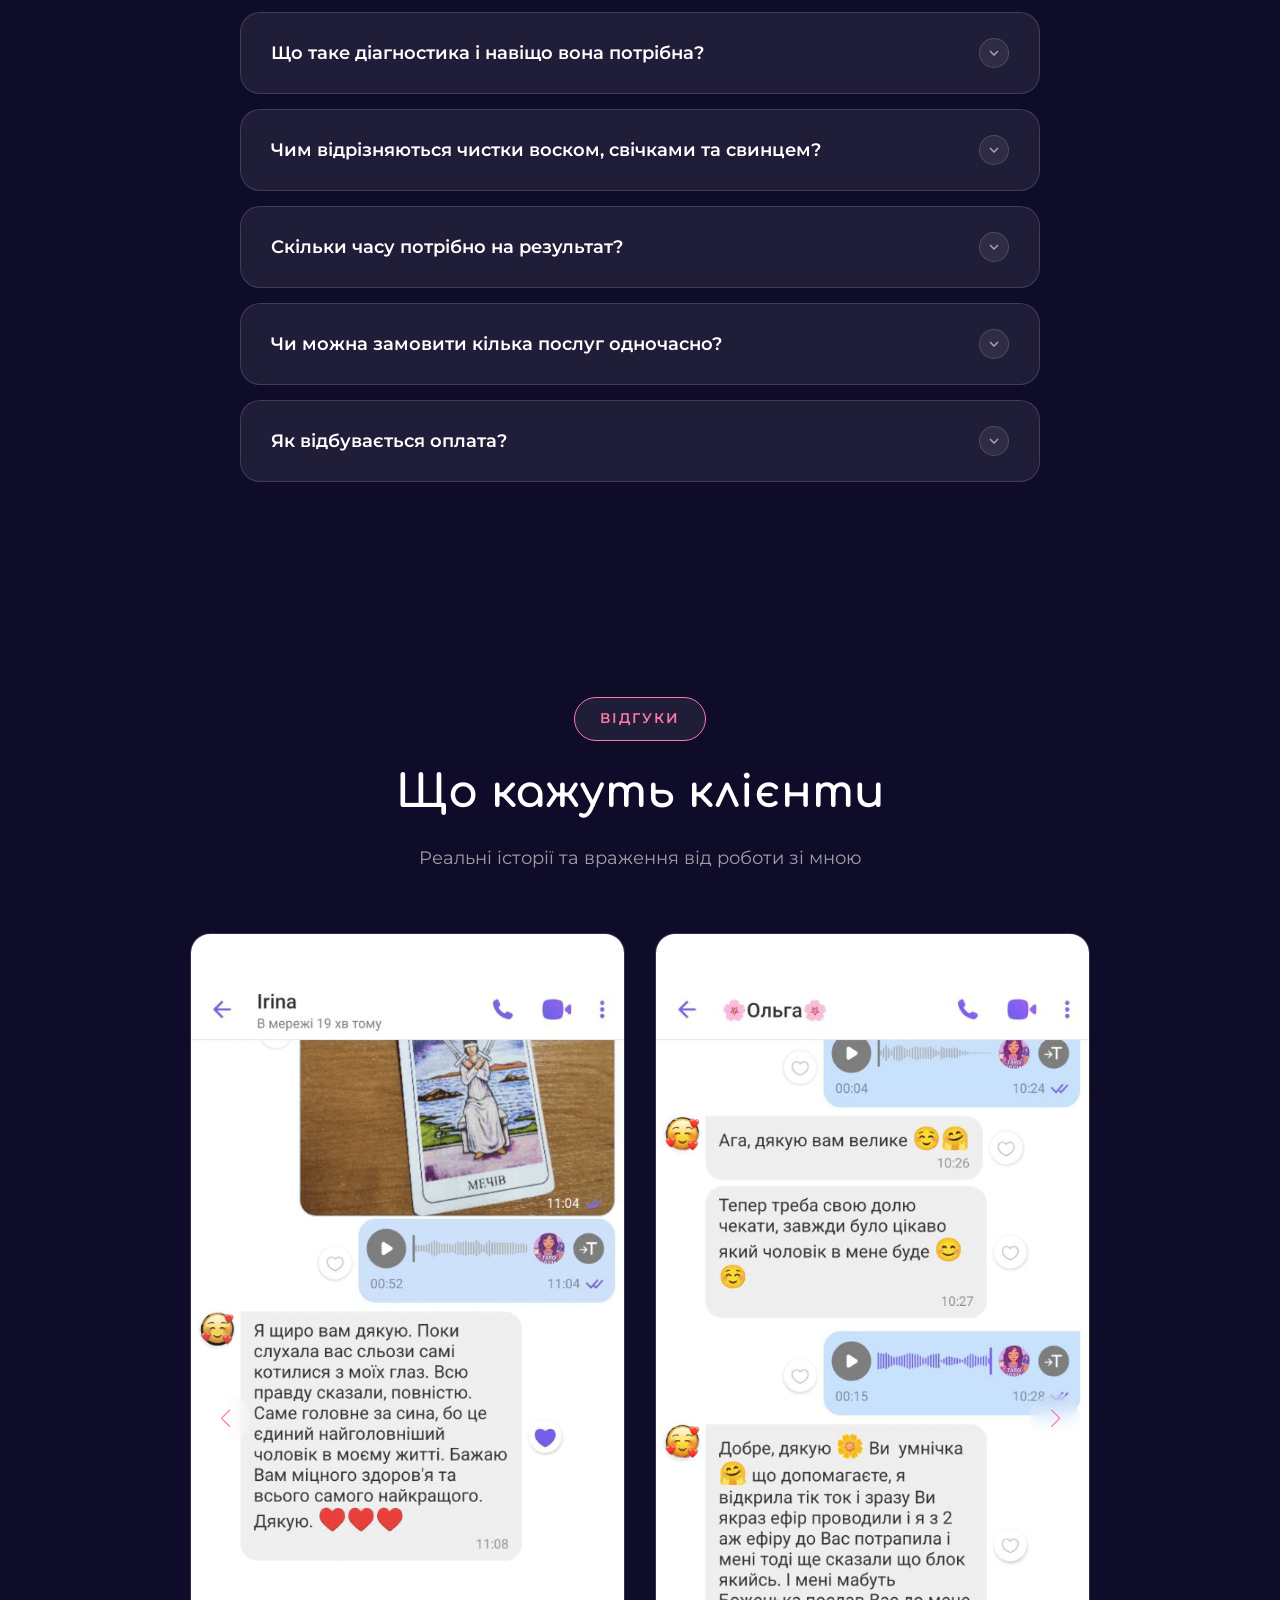
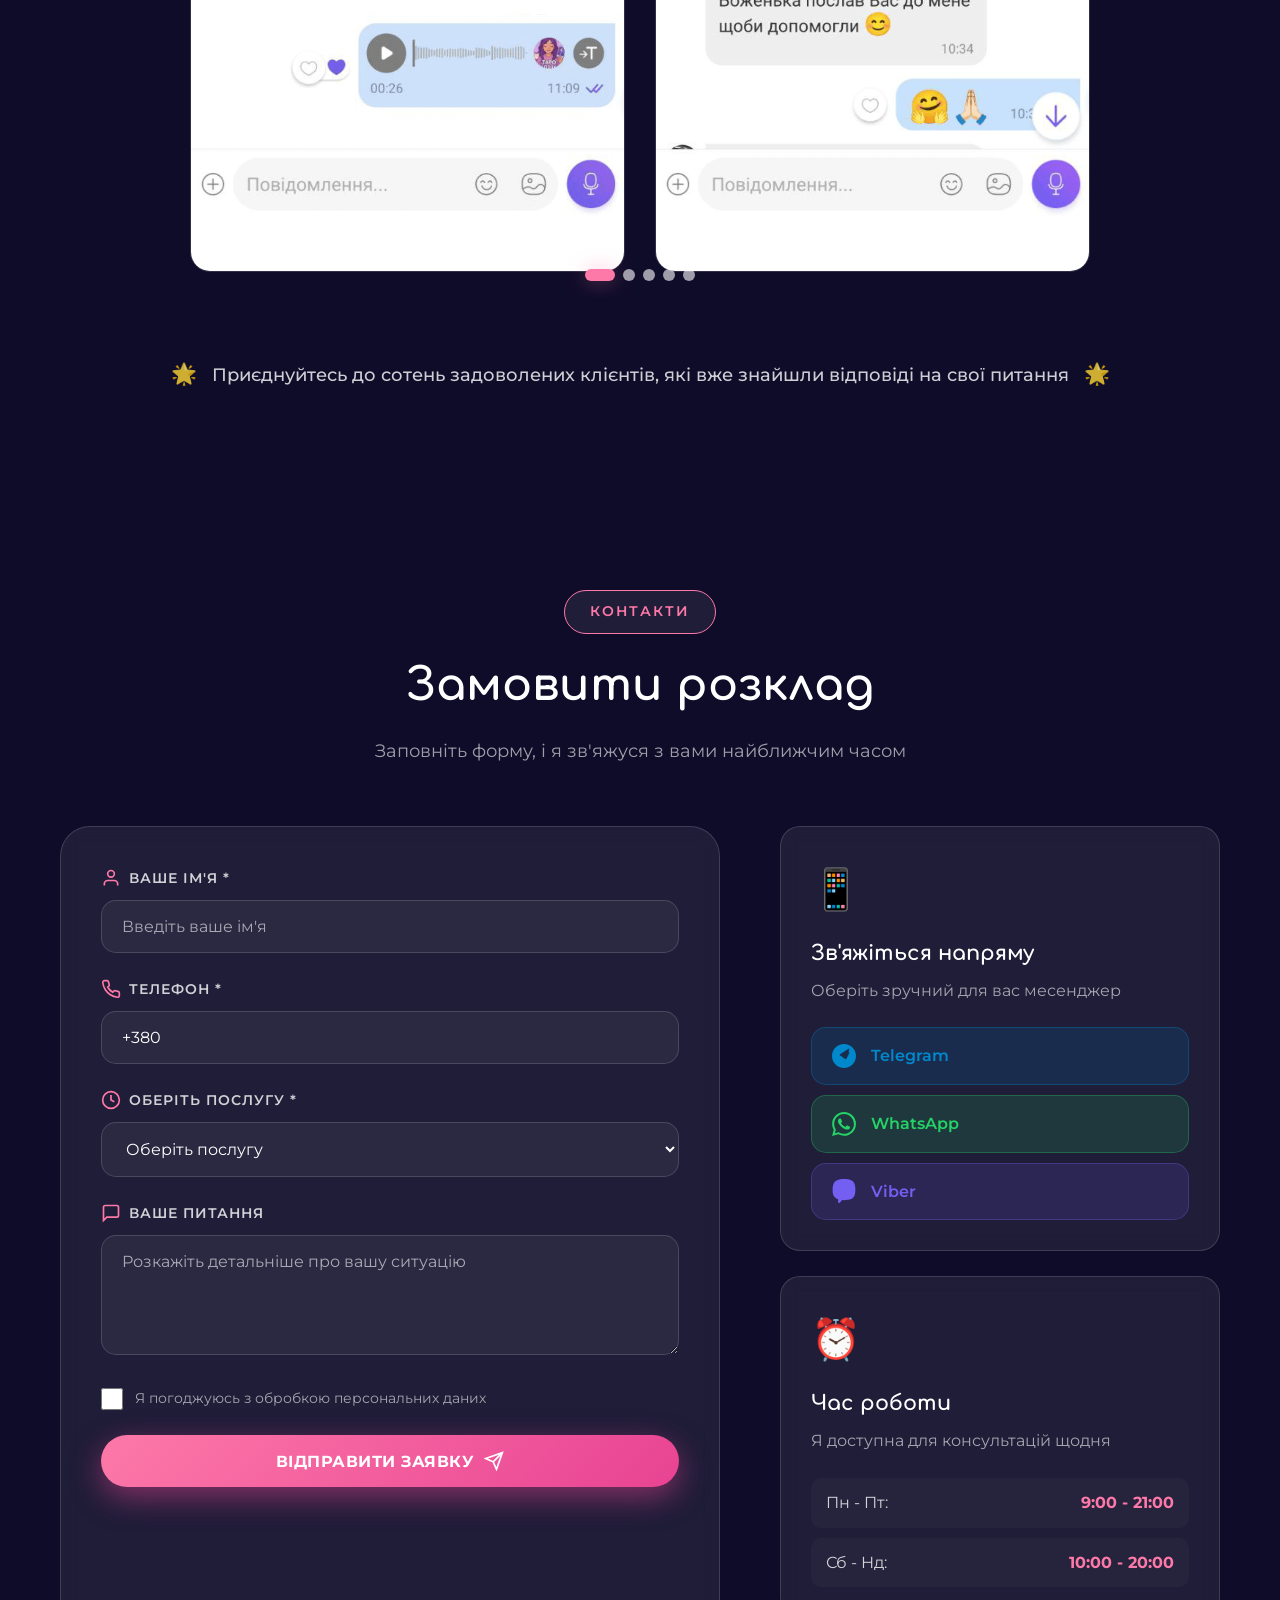
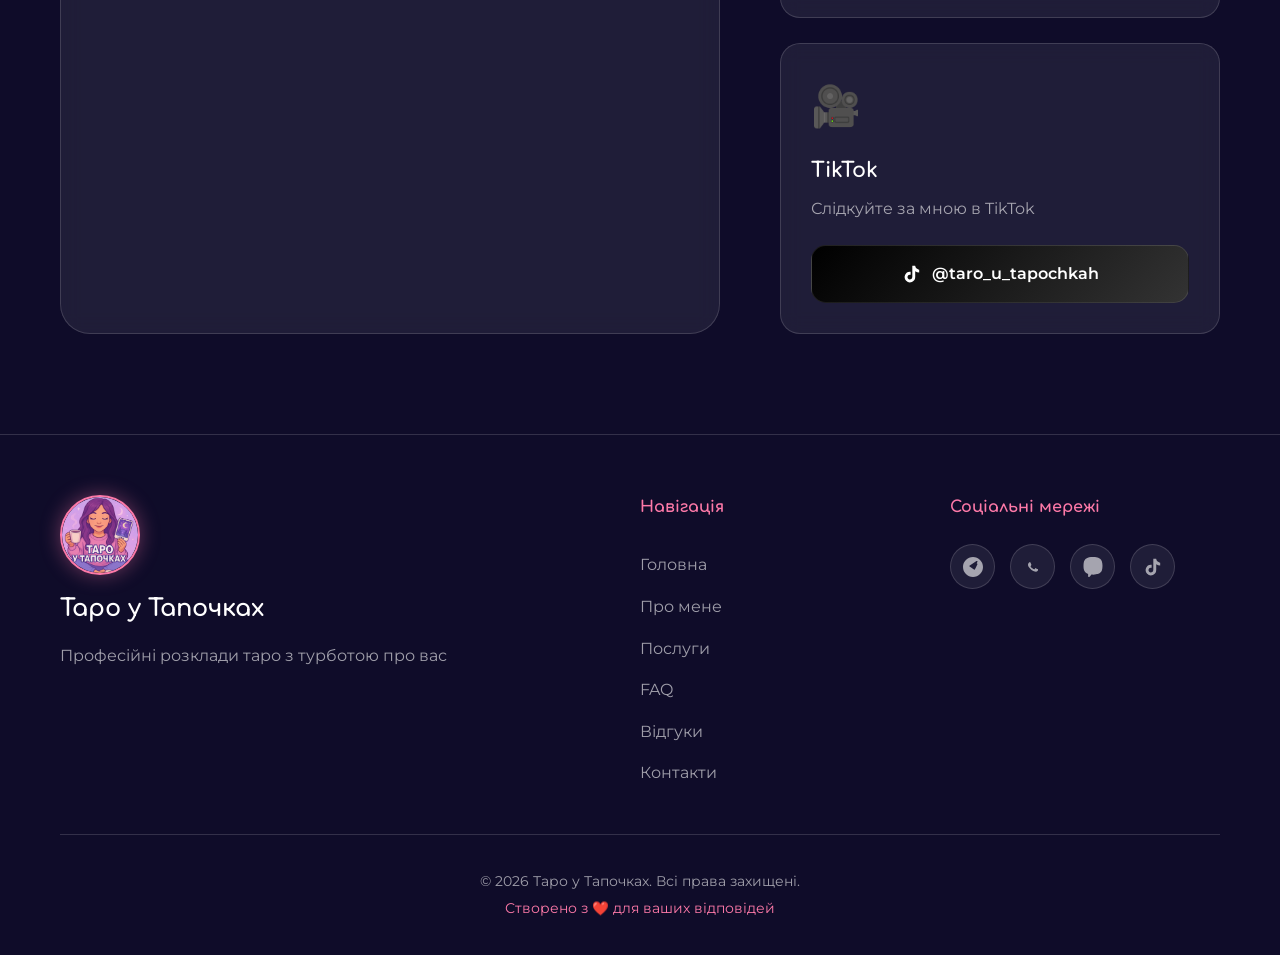
==== commit d63a98d2: "fix: Convert images to base64 to resolve CORS issues - Add image-data.js with base64-encoded girl.we" ====
--- a/landing-1/desktop/index.html
+++ b/landing-1/desktop/index.html
@@ -23,6 +23,8 @@
 
     <!-- Three.js for 3D Background -->
     <script src="https://cdnjs.cloudflare.com/ajax/libs/three.js/0.160.0/three.min.js"></script>
+    <!-- Base64 encoded images for CORS-free loading -->
+    <script src="image-data.js"></script>
 </head>
 <body>
     <!-- Navigation -->
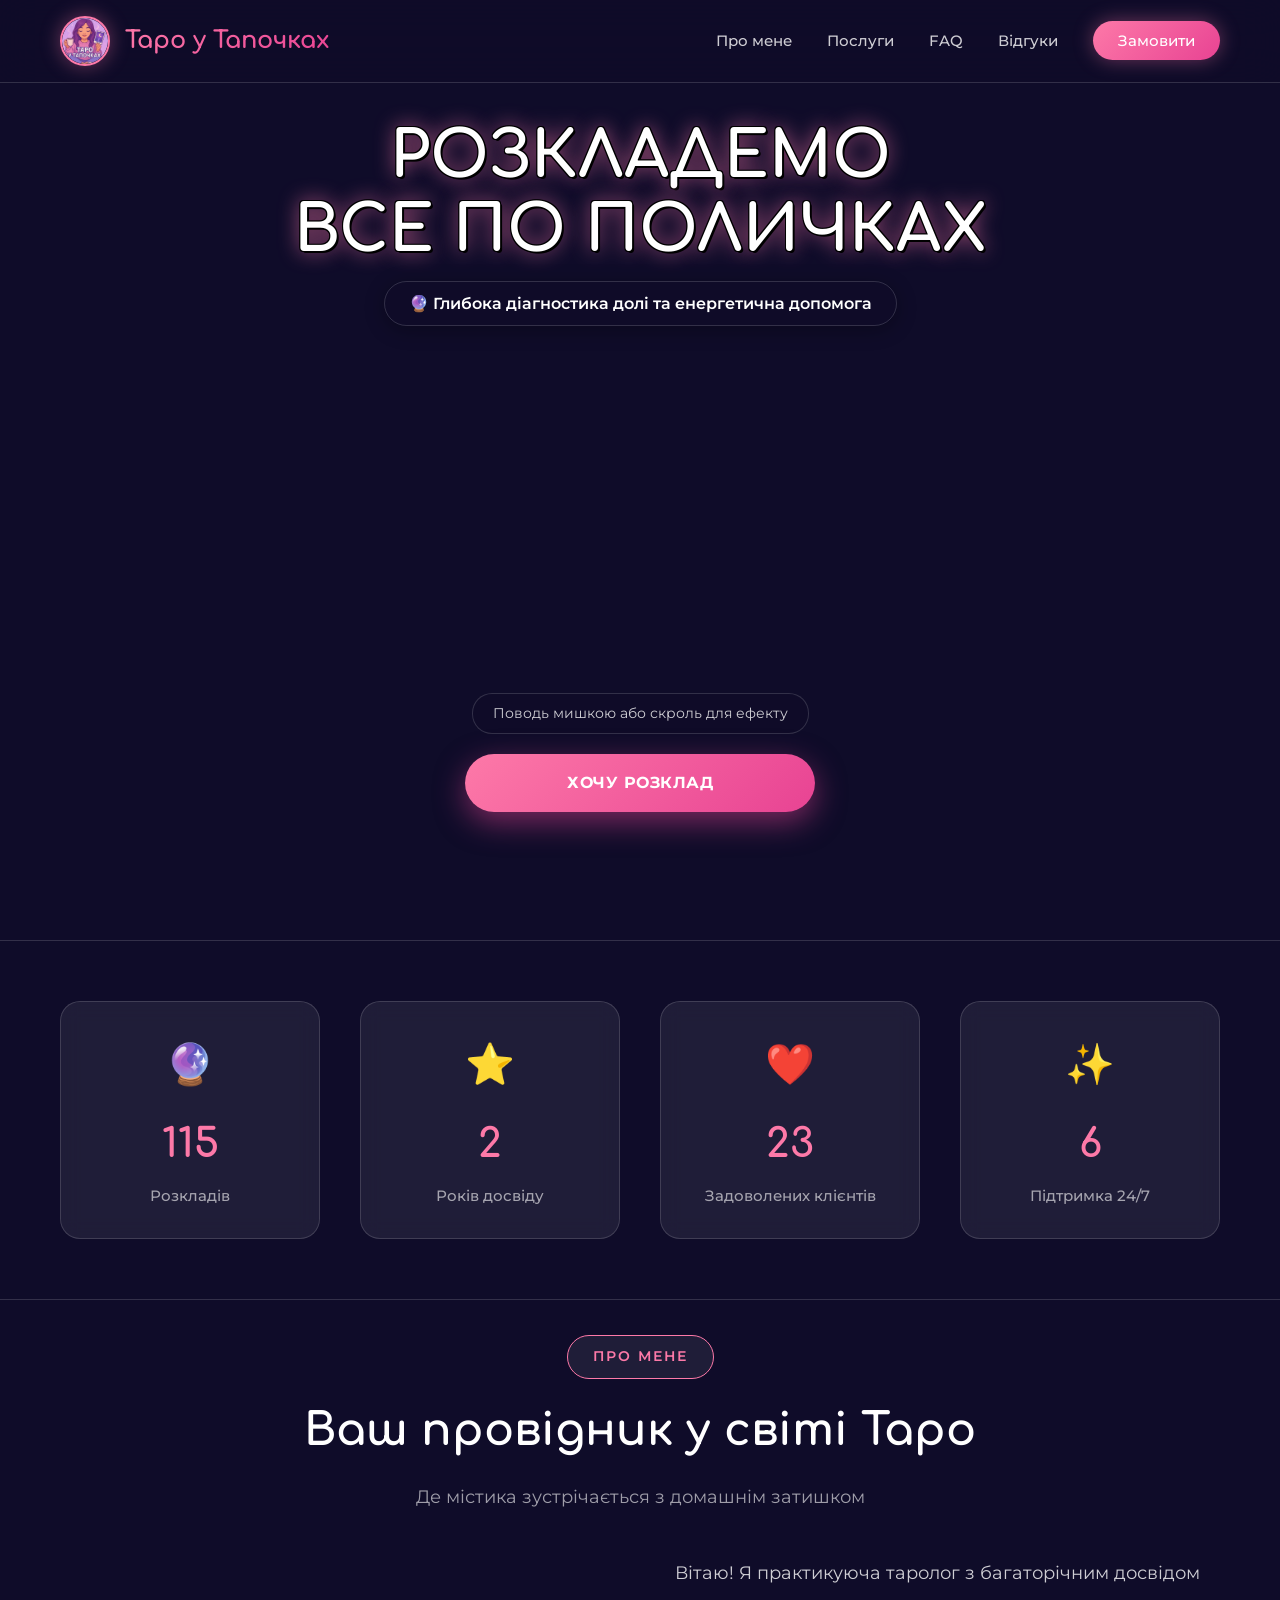
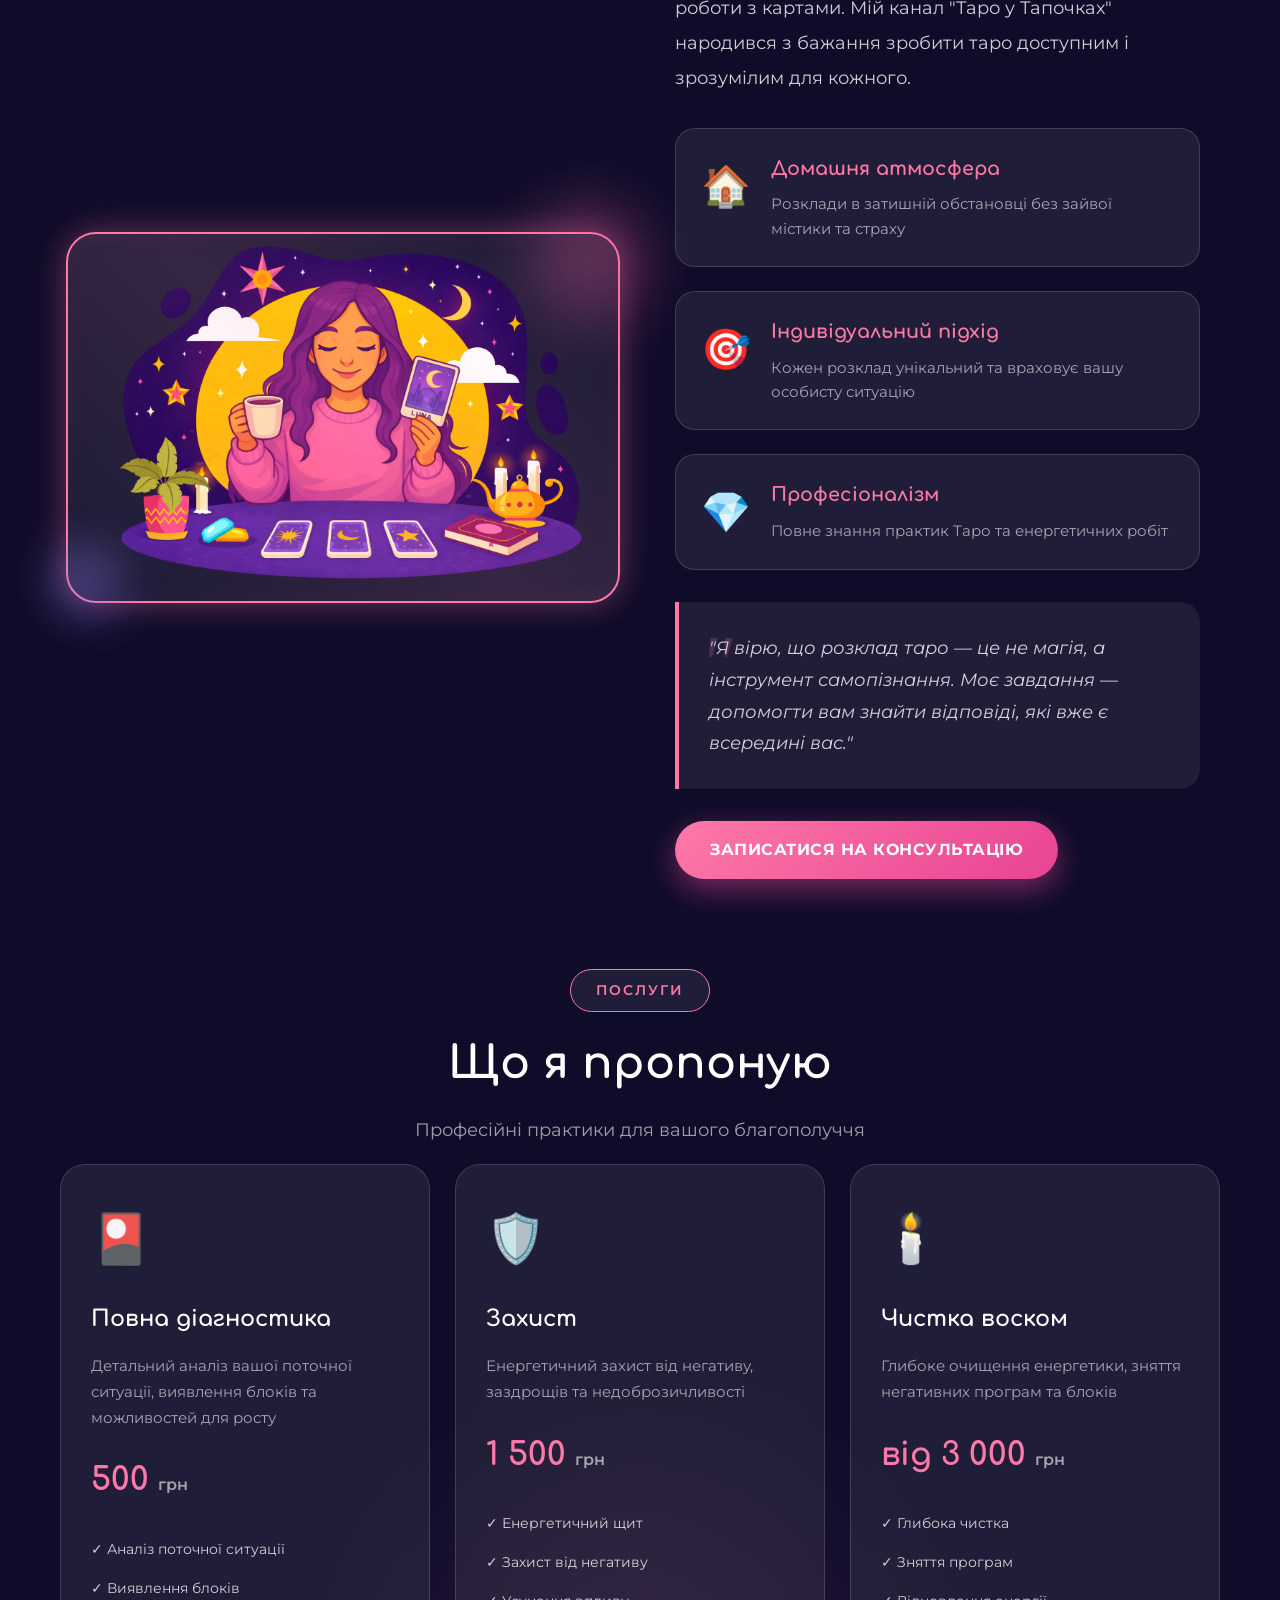
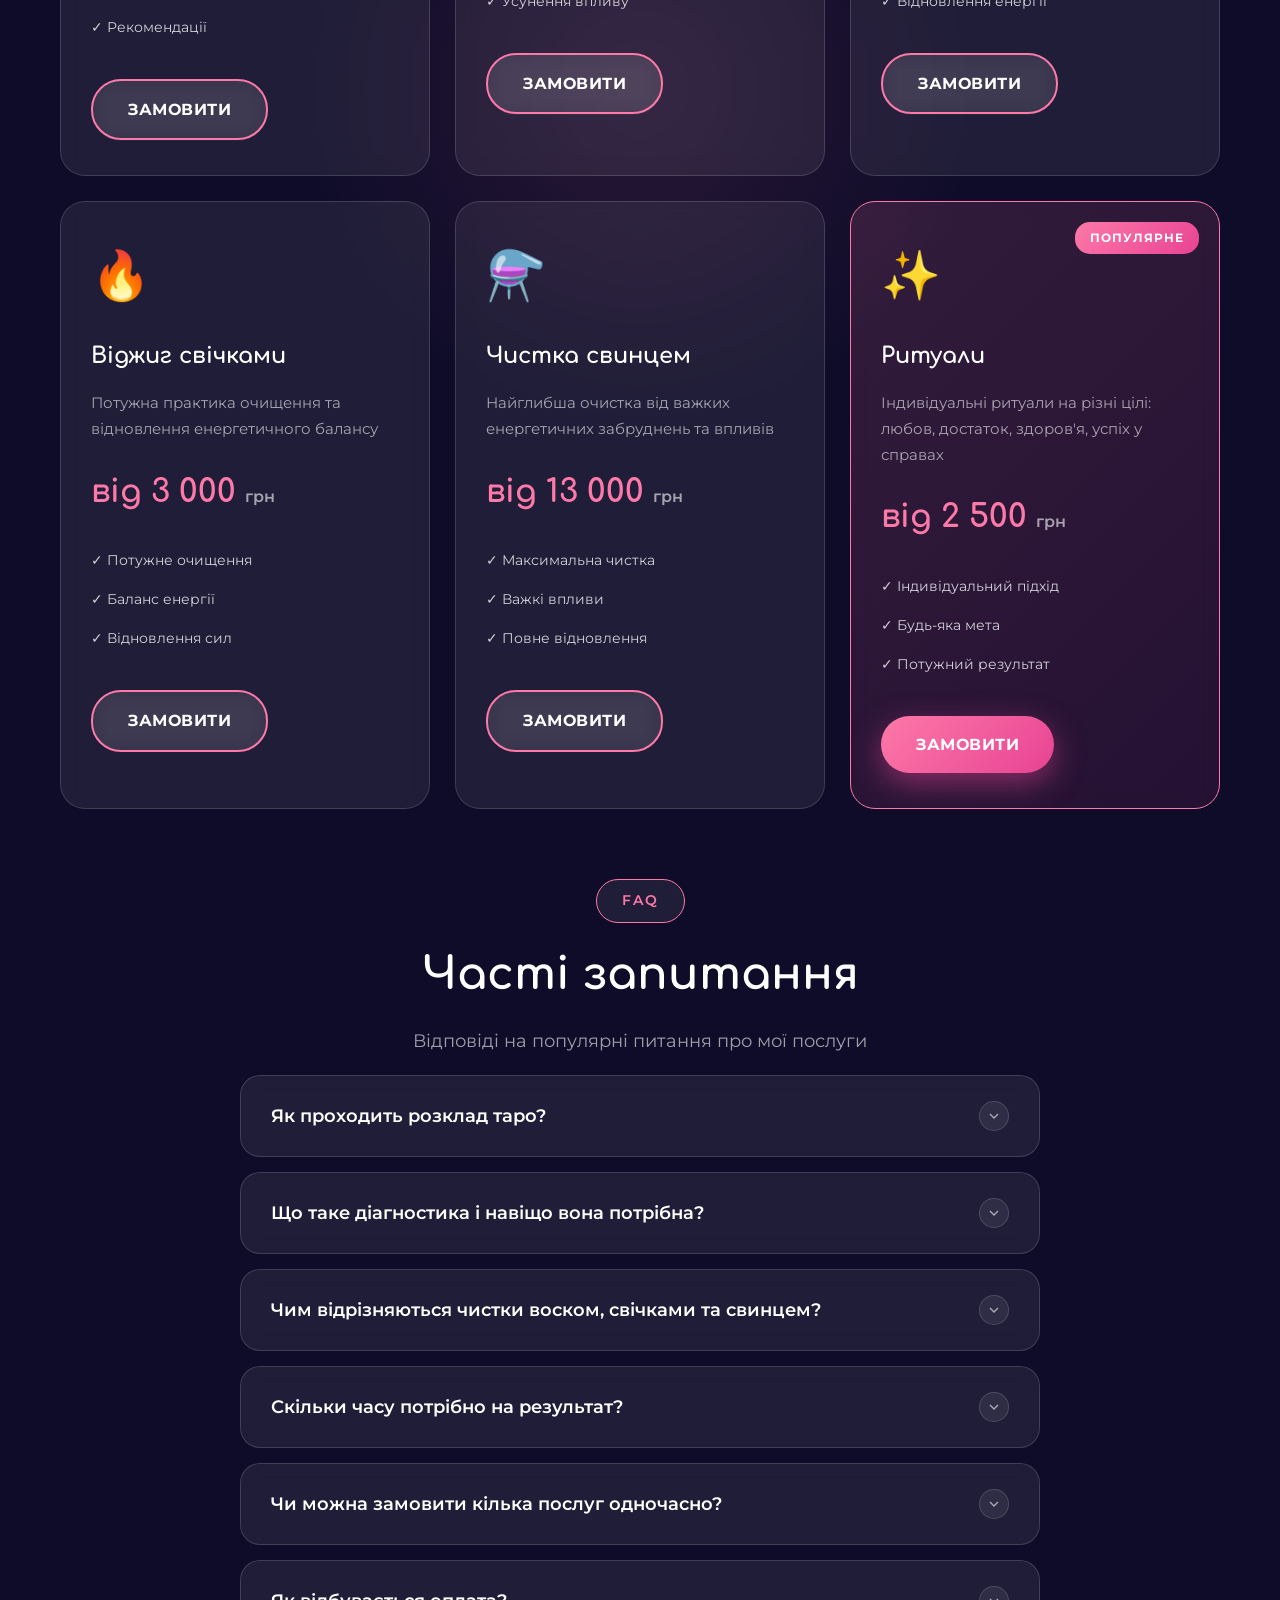
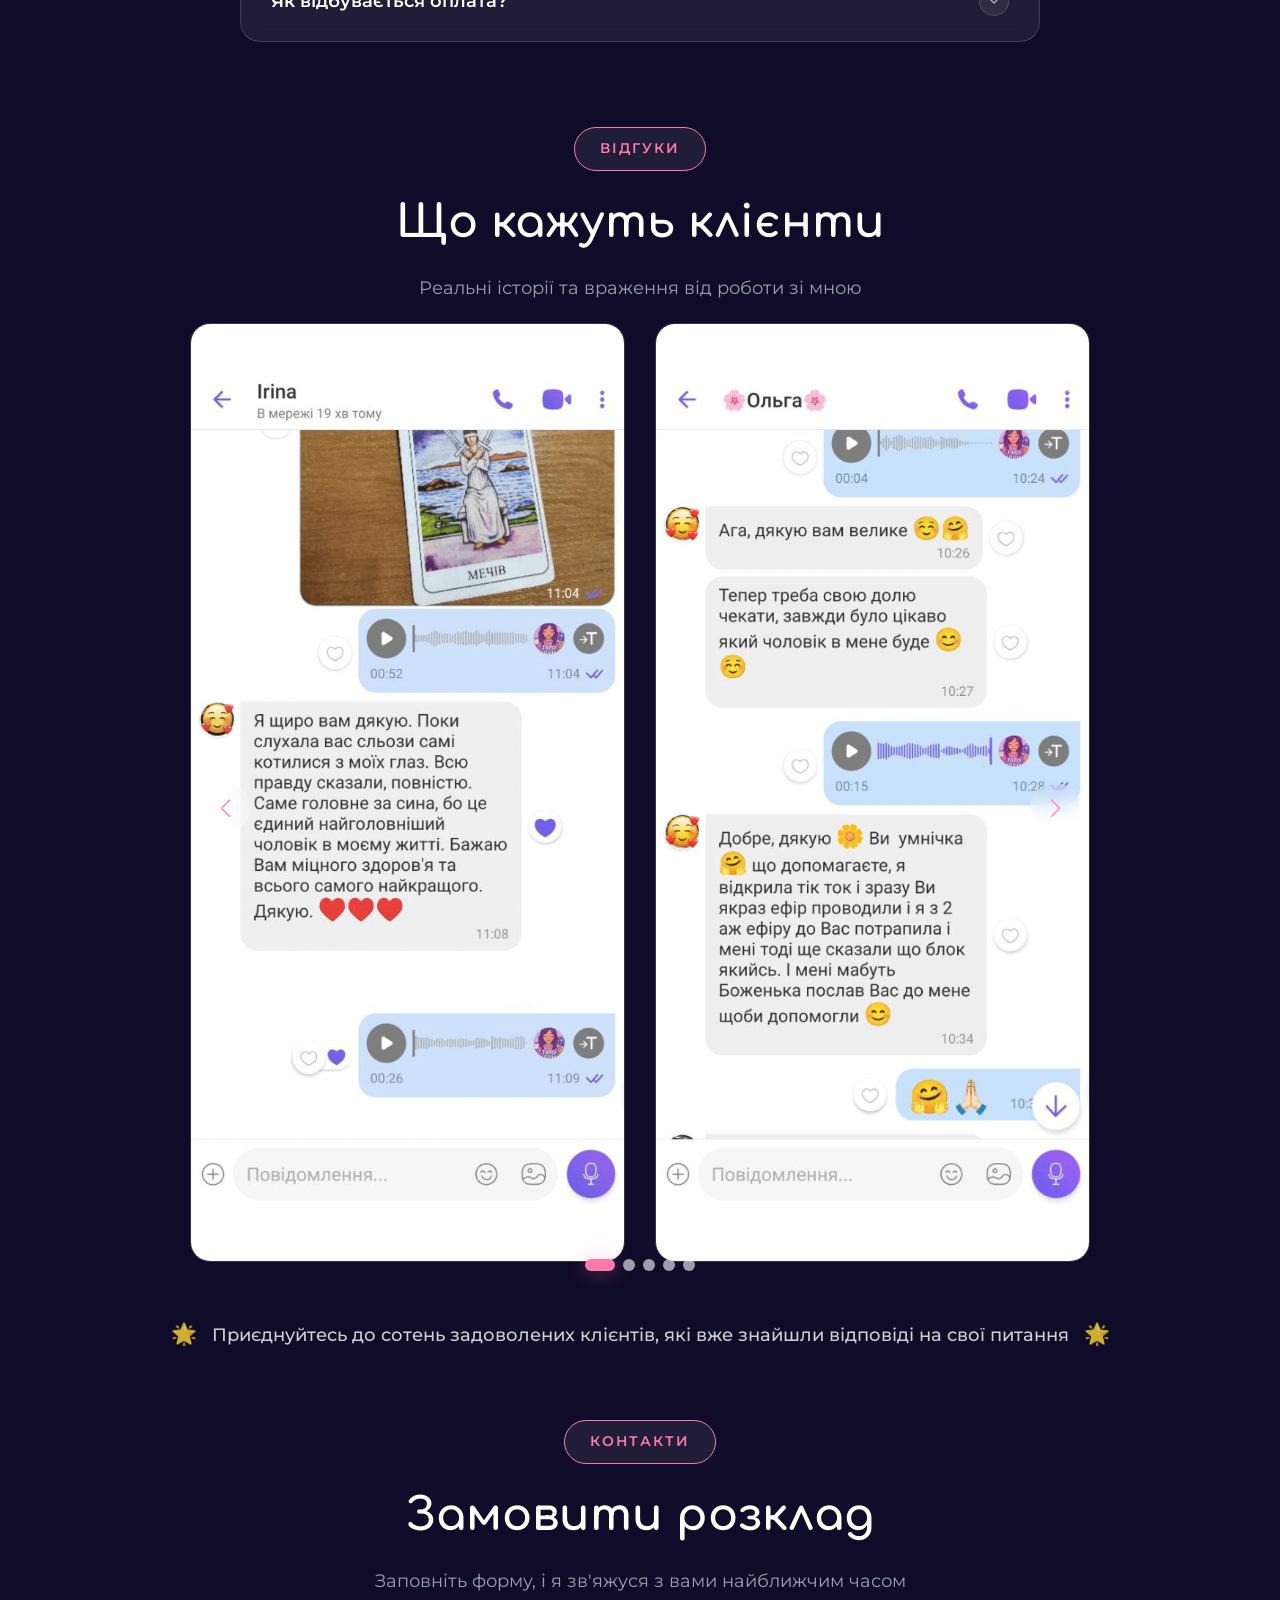
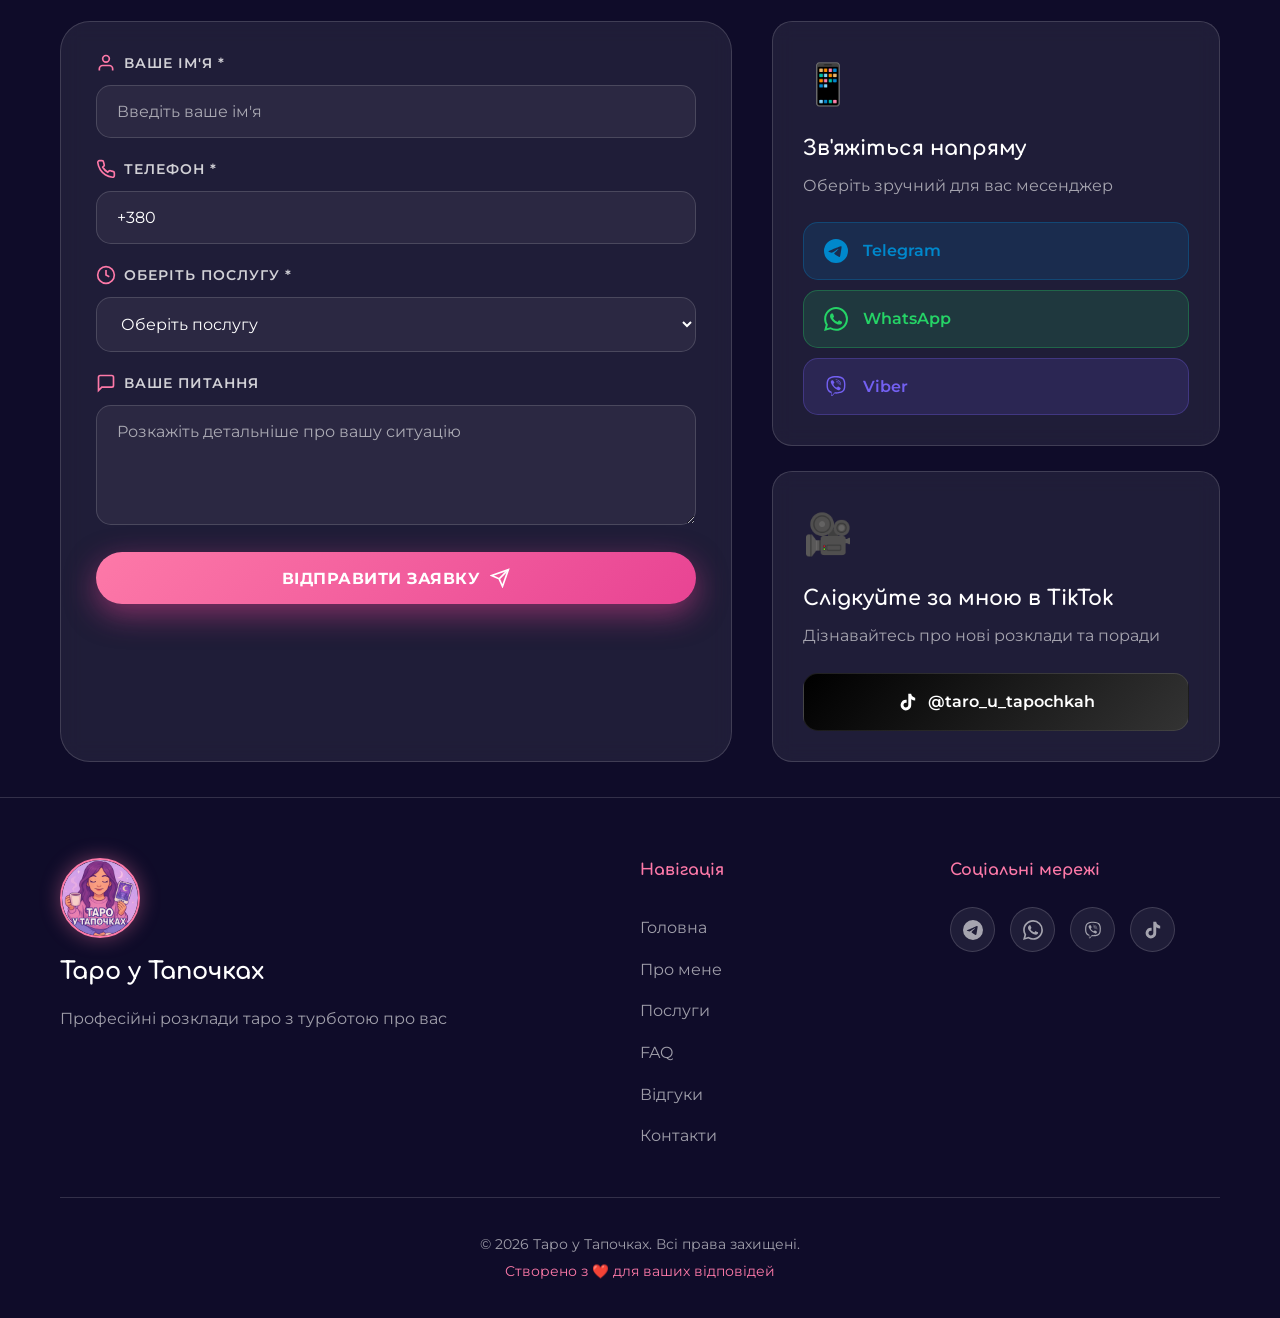
==== commit ebe4be1c: "feat: Add profile photo and update FAQ content - Replace animated tarot cards with professional phot" ====
--- a/landing-1/desktop/index.html
+++ b/landing-1/desktop/index.html
@@ -115,13 +115,15 @@
             </div>
 
             <div class="about-content">
-                <!-- Замість фото - анімовані карти таро -->
+                <!-- Фото про мене -->
                 <div class="about-visual" data-aos="fade-right">
                     <div class="mystical-aura"></div>
-                    <div class="tarot-spread">
-                        <div class="card">🌙</div>
-                        <div class="card">✨</div>
-                        <div class="card">🔮</div>
+                    <div class="about-photo-wrapper">
+                        <div class="photo-frame">
+                            <img src="about_me.webp" alt="Таролог" class="about-photo">
+                        </div>
+                        <div class="photo-decoration photo-decoration-1"></div>
+                        <div class="photo-decoration photo-decoration-2"></div>
                     </div>
                 </div>
 
@@ -368,8 +370,8 @@
                     <div class="faq-answer">
                         <div class="faq-answer-content">
                             Все залежить від складності ситуації та виду роботи. Діагностику ви отримаєте протягом дня.
-                            Ефект від чисток зазвичай відчувається через 3-7 днів. Ритуали можуть працювати від тижня
-                            до місяця — це індивідуально. Я завжди на зв'язку та супроводжую вас протягом всього процесу.
+                            Ефект від чисток зазвичай відчувається відразу після захисту. Ритуали можуть працювати від тижня до місяця — це індивідуально.
+                            Я завжди на зв'язку та супроводжую вас протягом всього процесу.
                         </div>
                     </div>
                 </div>
@@ -485,14 +487,14 @@
     <!-- Contact Section -->
     <section class="contact" id="contact">
         <div class="container">
-            <div class="section-header" data-aos="fade-up">
+            <div class="section-header">
                 <span class="section-badge">Контакти</span>
                 <h2 class="section-title">Замовити розклад</h2>
                 <p class="section-subtitle">Заповніть форму, і я зв'яжуся з вами найближчим часом</p>
             </div>
 
             <div class="contact-content">
-                <div class="contact-form-wrapper" data-aos="fade-right">
+                <div class="contact-form-wrapper">
                     <form class="contact-form" id="contactForm">
                         <div class="form-group">
                             <label for="name">
@@ -544,11 +546,6 @@
                             <textarea id="message" name="message" rows="4" placeholder="Розкажіть детальніше про вашу ситуацію"></textarea>
                         </div>
 
-                        <div class="form-checkbox">
-                            <input type="checkbox" id="privacy" name="privacy" required>
-                            <label for="privacy">Я погоджуюсь з обробкою персональних даних</label>
-                        </div>
-
                         <button type="submit" class="btn btn-primary btn-full">
                             <span>Відправити заявку</span>
                             <svg width="20" height="20" viewBox="0 0 24 24" fill="none" stroke="currentColor" stroke-width="2">
@@ -563,7 +560,7 @@
                     </form>
                 </div>
 
-                <div class="contact-info" data-aos="fade-left">
+                <div class="contact-info">
                     <div class="info-card">
                         <div class="info-icon">📱</div>
                         <h3>Зв'яжіться напряму</h3>
@@ -571,7 +568,7 @@
                         <div class="messenger-buttons">
                             <a href="#" class="messenger-btn telegram" id="telegramContact">
                                 <svg viewBox="0 0 24 24" width="24" height="24">
-                                    <path fill="currentColor" d="M12 0C5.373 0 0 5.373 0 12s5.373 12 12 12 12-5.373 12-12S18.627 0 12 0zm5.562 8.161c-.18.717-3.146 6.537-3.146 6.537s-.18.538-.717.538c-.358 0-.538-.18-.538-.18l-2.21-1.614-1.255-.896-1.793-1.255s-.358-.179-.358-.538c0-.179.179-.358.179-.358l8.413-5.462s.358-.179.717-.179c.179 0 .358.179.358.179s.179.179.179.538c0 .179-.179.359-.179.359l-.18.538-.537 1.793z"/>
+                                    <path fill="currentColor" d="M11.944 0A12 12 0 0 0 0 12a12 12 0 0 0 12 12 12 12 0 0 0 12-12A12 12 0 0 0 12 0a12 12 0 0 0-.056 0zm4.962 7.224c.1-.002.321.023.465.14a.506.506 0 0 1 .171.325c.016.093.036.306.02.472-.18 1.898-.962 6.502-1.36 8.627-.168.9-.499 1.201-.82 1.23-.696.065-1.225-.46-1.9-.902-1.056-.693-1.653-1.124-2.678-1.8-1.185-.78-.417-1.21.258-1.91.177-.184 3.247-2.977 3.307-3.23.007-.032.014-.15-.056-.212s-.174-.041-.249-.024c-.106.024-1.793 1.14-5.061 3.345-.48.33-.913.49-1.302.48-.428-.008-1.252-.241-1.865-.44-.752-.245-1.349-.374-1.297-.789.027-.216.325-.437.893-.663 3.498-1.524 5.83-2.529 6.998-3.014 3.332-1.386 4.025-1.627 4.476-1.635z"/>
                                 </svg>
                                 <span>Telegram</span>
                             </a>
@@ -582,8 +579,8 @@
                                 <span>WhatsApp</span>
                             </a>
                             <a href="#" class="messenger-btn viber" id="viberContact">
-                                <svg viewBox="0 0 24 24" width="24" height="24">
-                                    <path fill="currentColor" d="M11.398.002C9.473.028 5.331.344 3.014 2.467 1.294 4.177.693 6.698.623 9.82c-.06 3.11-.13 8.95 5.5 10.541v2.42s-.038.97.602 1.17c.79.25 1.24-.499 1.99-1.299l1.4-1.58c3.85.32 6.8-.419 7.14-.529.78-.25 5.181-.811 5.901-6.652.74-6.031-.36-9.831-2.34-11.551l-.01-.002c-.6-.55-3-2.3-8.37-2.32 0 0-.396-.025-1.038-.016z"/>
+                                <svg width="24" height="24" viewBox="0 0 24 24" fill="currentColor">
+                                    <path d="M12.743 13.455s.356.03.547-.206l.374-.47c.18-.232.614-.38 1.04-.144a11.005 11.005 0 0 1 .928.593c.282.207.86.69.862.69.276.233.34.574.152.934l-.002.008a3.896 3.896 0 0 1-.777.957l-.007.005q-.401.335-.789.381a.522.522 0 0 1-.115.008 1.05 1.05 0 0 1-.335-.052l-.009-.012c-.398-.113-1.062-.394-2.169-1.004a12.917 12.917 0 0 1-1.822-1.204 9.553 9.553 0 0 1-.82-.727l-.027-.027-.028-.028-.028-.027-.027-.028a9.553 9.553 0 0 1-.727-.82A12.93 12.93 0 0 1 7.76 10.46c-.61-1.107-.891-1.77-1.004-2.17l-.012-.008a1.05 1.05 0 0 1-.051-.335.506.506 0 0 1 .007-.115q.048-.387.382-.79l.005-.007a3.888 3.888 0 0 1 .957-.777l.007-.001c.36-.188.702-.124.934.15.002.001.484.58.69.862a11.005 11.005 0 0 1 .593.929c.237.425.089.86-.144 1.04l-.47.373c-.237.192-.206.548-.206.548s.696 2.633 3.295 3.296zm-.878-7.875a.253.253 0 0 0-.256.252.253.253 0 0 0 .252.254c1.353.01 2.454.447 3.356 1.326.894.872 1.351 2.057 1.363 3.611a.253.253 0 0 0 .254.252.253.253 0 0 0 .252-.255c-.013-1.654-.517-2.996-1.516-3.97-.99-.965-2.242-1.46-3.705-1.47Zm.463 1.313a.253.253 0 0 0-.271.234.253.253 0 0 0 .234.271c.966.071 1.682.387 2.205.957.524.573.773 1.27.754 2.141a.253.253 0 0 0 .248.258.253.253 0 0 0 .258-.246c.021-.978-.276-1.827-.887-2.494-.617-.674-1.48-1.044-2.54-1.121Zm.379 1.357a.253.253 0 0 0-.266.24.253.253 0 0 0 .239.266c.436.023.73.146.93.351.198.206.32.516.343.971a.253.253 0 0 0 .264.24.253.253 0 0 0 .24-.263c-.027-.537-.18-.984-.484-1.3-.305-.314-.743-.478-1.266-.505Zm6.636-4.3c-.497-.458-2.506-1.916-6.98-1.936 0 0-5.275-.318-7.847 2.041-1.431 1.432-1.935 3.527-1.988 6.125-.053 2.597-.122 7.465 4.57 8.785h.005L7.1 20.98s-.03.815.507.981c.65.202 1.03-.418 1.65-1.086.341-.367.811-.905 1.165-1.317 3.21.27 5.678-.347 5.958-.439.648-.21 4.315-.68 4.91-5.547.616-5.017-.297-8.19-1.947-9.621Zm.544 9.262c-.504 4.064-3.478 4.32-4.026 4.496-.233.075-2.401.614-5.127.436 0 0-2.031 2.45-2.666 3.088-.099.1-.215.14-.293.12-.11-.027-.14-.156-.138-.345l.017-3.347s-.002 0 0 0c-3.97-1.102-3.738-5.246-3.693-7.415.045-2.17.453-3.947 1.664-5.143C7.8 3.132 12.28 3.426 12.28 3.426c3.784.017 5.598 1.157 6.018 1.538 1.396 1.196 2.108 4.056 1.588 8.247z"/>
                                 </svg>
                                 <span>Viber</span>
                             </a>
@@ -591,25 +588,9 @@
                     </div>
 
                     <div class="info-card">
-                        <div class="info-icon">⏰</div>
-                        <h3>Час роботи</h3>
-                        <p>Я доступна для консультацій щодня</p>
-                        <div class="working-hours">
-                            <div class="hour-item">
-                                <span>Пн - Пт:</span>
-                                <strong>9:00 - 21:00</strong>
-                            </div>
-                            <div class="hour-item">
-                                <span>Сб - Нд:</span>
-                                <strong>10:00 - 20:00</strong>
-                            </div>
-                        </div>
-                    </div>
-
-                    <div class="info-card">
                         <div class="info-icon">🎥</div>
-                        <h3>TikTok</h3>
-                        <p>Слідкуйте за мною в TikTok</p>
+                        <h3>Слідкуйте за мною в TikTok</h3>
+                        <p>Дізнавайтесь про нові розклади та поради</p>
                         <a href="https://www.tiktok.com/@taro_u_tapochkah" target="_blank" rel="noopener" class="tiktok-btn">
                             <svg width="20" height="20" viewBox="0 0 24 24" fill="currentColor">
                                 <path d="M19.59 6.69a4.83 4.83 0 0 1-3.77-4.25V2h-3.45v13.67a2.89 2.89 0 0 1-5.2 1.74 2.89 2.89 0 0 1 2.31-4.64 2.93 2.93 0 0 1 .88.13V9.4a6.84 6.84 0 0 0-1-.05A6.33 6.33 0 0 0 5 20.1a6.34 6.34 0 0 0 10.86-4.43v-7a8.16 8.16 0 0 0 4.77 1.52v-3.4a4.85 4.85 0 0 1-1-.1z"/>
@@ -647,17 +628,17 @@
                     <div class="footer-social-links">
                         <a href="#" class="footer-social-btn telegram" id="telegramFooter" aria-label="Telegram">
                             <svg viewBox="0 0 24 24" width="20" height="20">
-                                <path fill="currentColor" d="M12 0C5.373 0 0 5.373 0 12s5.373 12 12 12 12-5.373 12-12S18.627 0 12 0zm5.562 8.161c-.18.717-3.146 6.537-3.146 6.537s-.18.538-.717.538c-.358 0-.538-.18-.538-.18l-2.21-1.614-1.255-.896-1.793-1.255s-.358-.179-.358-.538c0-.179.179-.358.179-.358l8.413-5.462s.358-.179.717-.179c.179 0 .358.179.358.179s.179.179.179.538c0 .179-.179.359-.179.359l-.18.538-.537 1.793z"/>
+                                <path fill="currentColor" d="M11.944 0A12 12 0 0 0 0 12a12 12 0 0 0 12 12 12 12 0 0 0 12-12A12 12 0 0 0 12 0a12 12 0 0 0-.056 0zm4.962 7.224c.1-.002.321.023.465.14a.506.506 0 0 1 .171.325c.016.093.036.306.02.472-.18 1.898-.962 6.502-1.36 8.627-.168.9-.499 1.201-.82 1.23-.696.065-1.225-.46-1.9-.902-1.056-.693-1.653-1.124-2.678-1.8-1.185-.78-.417-1.21.258-1.91.177-.184 3.247-2.977 3.307-3.23.007-.032.014-.15-.056-.212s-.174-.041-.249-.024c-.106.024-1.793 1.14-5.061 3.345-.48.33-.913.49-1.302.48-.428-.008-1.252-.241-1.865-.44-.752-.245-1.349-.374-1.297-.789.027-.216.325-.437.893-.663 3.498-1.524 5.83-2.529 6.998-3.014 3.332-1.386 4.025-1.627 4.476-1.635z"/>
                             </svg>
                         </a>
                         <a href="#" class="footer-social-btn whatsapp" id="whatsappFooter" aria-label="WhatsApp">
                             <svg viewBox="0 0 24 24" width="20" height="20">
-                                <path fill="currentColor" d="M17.472 14.382c-.297-.149-1.758-.867-2.03-.967-.273-.099-.471-.148-.67.15-.197.297-.767.966-.94 1.164-.173.199-.347.223-.644.075-.297-.15-1.255-.463-2.39-1.475-.883-.788-1.48-1.761-1.653-2.059-.173-.297-.018-.458.13-.606.134-.133.298-.347.446-.52.149-.174.198-.298.298-.497.099-.198.05-.371-.025-.52-.075-.149-.669-1.612-.916-2.207-.242-.579-.487-.5-.669-.51-.173-.008-.371-.01-.57-.01-.198 0-.52.074-.792.372-.272.297-1.04 1.016-1.04 2.479 0 1.462 1.065 2.875 1.213 3.074.149.198 2.096 3.2 5.077 4.487.709.306 1.262.489 1.694.625.712.227 1.36.195 1.871.118.571-.085 1.758-.719 2.006-1.413.248-.694.248-1.289.173-1.413-.074-.124-.272-.198-.57-.347z"/>
+                                <path fill="currentColor" d="M17.472 14.382c-.297-.149-1.758-.867-2.03-.967-.273-.099-.471-.148-.67.15-.197.297-.767.966-.94 1.164-.173.199-.347.223-.644.075-.297-.15-1.255-.463-2.39-1.475-.883-.788-1.48-1.761-1.653-2.059-.173-.297-.018-.458.13-.606.134-.133.298-.347.446-.52.149-.174.198-.298.298-.497.099-.198.05-.371-.025-.52-.075-.149-.669-1.612-.916-2.207-.242-.579-.487-.5-.669-.51-.173-.008-.371-.01-.57-.01-.198 0-.52.074-.792.372-.272.297-1.04 1.016-1.04 2.479 0 1.462 1.065 2.875 1.213 3.074.149.198 2.096 3.2 5.077 4.487.709.306 1.262.489 1.694.625.712.227 1.36.195 1.871.118.571-.085 1.758-.719 2.006-1.413.248-.694.248-1.289.173-1.413-.074-.124-.272-.198-.57-.347m-5.421 7.403h-.004a9.87 9.87 0 01-5.031-1.378l-.361-.214-3.741.982.998-3.648-.235-.374a9.86 9.86 0 01-1.51-5.26c.001-5.45 4.436-9.884 9.888-9.884 2.64 0 5.122 1.03 6.988 2.898a9.825 9.825 0 012.893 6.994c-.003 5.45-4.437 9.884-9.885 9.884m8.413-18.297A11.815 11.815 0 0012.05 0C5.495 0 .16 5.335.157 11.892c0 2.096.547 4.142 1.588 5.945L.057 24l6.305-1.654a11.882 11.882 0 005.683 1.448h.005c6.554 0 11.89-5.335 11.893-11.893a11.821 11.821 0 00-3.48-8.413z"/>
                             </svg>
                         </a>
                         <a href="#" class="footer-social-btn viber" id="viberFooter" aria-label="Viber">
-                            <svg viewBox="0 0 24 24" width="20" height="20">
-                                <path fill="currentColor" d="M11.398.002C9.473.028 5.331.344 3.014 2.467 1.294 4.177.693 6.698.623 9.82c-.06 3.11-.13 8.95 5.5 10.541v2.42s-.038.97.602 1.17c.79.25 1.24-.499 1.99-1.299l1.4-1.58c3.85.32 6.8-.419 7.14-.529.78-.25 5.181-.811 5.901-6.652.74-6.031-.36-9.831-2.34-11.551l-.01-.002c-.6-.55-3-2.3-8.37-2.32 0 0-.396-.025-1.038-.016z"/>
+                            <svg width="20" height="20" viewBox="0 0 24 24" fill="currentColor">
+                                <path d="M12.743 13.455s.356.03.547-.206l.374-.47c.18-.232.614-.38 1.04-.144a11.005 11.005 0 0 1 .928.593c.282.207.86.69.862.69.276.233.34.574.152.934l-.002.008a3.896 3.896 0 0 1-.777.957l-.007.005q-.401.335-.789.381a.522.522 0 0 1-.115.008 1.05 1.05 0 0 1-.335-.052l-.009-.012c-.398-.113-1.062-.394-2.169-1.004a12.917 12.917 0 0 1-1.822-1.204 9.553 9.553 0 0 1-.82-.727l-.027-.027-.028-.028-.028-.027-.027-.028a9.553 9.553 0 0 1-.727-.82A12.93 12.93 0 0 1 7.76 10.46c-.61-1.107-.891-1.77-1.004-2.17l-.012-.008a1.05 1.05 0 0 1-.051-.335.506.506 0 0 1 .007-.115q.048-.387.382-.79l.005-.007a3.888 3.888 0 0 1 .957-.777l.007-.001c.36-.188.702-.124.934.15.002.001.484.58.69.862a11.005 11.005 0 0 1 .593.929c.237.425.089.86-.144 1.04l-.47.373c-.237.192-.206.548-.206.548s.696 2.633 3.295 3.296zm-.878-7.875a.253.253 0 0 0-.256.252.253.253 0 0 0 .252.254c1.353.01 2.454.447 3.356 1.326.894.872 1.351 2.057 1.363 3.611a.253.253 0 0 0 .254.252.253.253 0 0 0 .252-.255c-.013-1.654-.517-2.996-1.516-3.97-.99-.965-2.242-1.46-3.705-1.47Zm.463 1.313a.253.253 0 0 0-.271.234.253.253 0 0 0 .234.271c.966.071 1.682.387 2.205.957.524.573.773 1.27.754 2.141a.253.253 0 0 0 .248.258.253.253 0 0 0 .258-.246c.021-.978-.276-1.827-.887-2.494-.617-.674-1.48-1.044-2.54-1.121Zm.379 1.357a.253.253 0 0 0-.266.24.253.253 0 0 0 .239.266c.436.023.73.146.93.351.198.206.32.516.343.971a.253.253 0 0 0 .264.24.253.253 0 0 0 .24-.263c-.027-.537-.18-.984-.484-1.3-.305-.314-.743-.478-1.266-.505Zm6.636-4.3c-.497-.458-2.506-1.916-6.98-1.936 0 0-5.275-.318-7.847 2.041-1.431 1.432-1.935 3.527-1.988 6.125-.053 2.597-.122 7.465 4.57 8.785h.005L7.1 20.98s-.03.815.507.981c.65.202 1.03-.418 1.65-1.086.341-.367.811-.905 1.165-1.317 3.21.27 5.678-.347 5.958-.439.648-.21 4.315-.68 4.91-5.547.616-5.017-.297-8.19-1.947-9.621Zm.544 9.262c-.504 4.064-3.478 4.32-4.026 4.496-.233.075-2.401.614-5.127.436 0 0-2.031 2.45-2.666 3.088-.099.1-.215.14-.293.12-.11-.027-.14-.156-.138-.345l.017-3.347s-.002 0 0 0c-3.97-1.102-3.738-5.246-3.693-7.415.045-2.17.453-3.947 1.664-5.143C7.8 3.132 12.28 3.426 12.28 3.426c3.784.017 5.598 1.157 6.018 1.538 1.396 1.196 2.108 4.056 1.588 8.247z"/>
                             </svg>
                         </a>
                         <a href="https://www.tiktok.com/@taro_u_tapochkah" target="_blank" rel="noopener" class="footer-social-btn tiktok" aria-label="TikTok">
--- a/landing-1/desktop/style.css
+++ b/landing-1/desktop/style.css
@@ -36,7 +36,7 @@
     --shadow-btn: 0 10px 30px rgba(232, 67, 147, 0.5);
 
     /* Відступи */
-    --section-padding: 100px 0;
+    --section-padding: 35px 0;
     --container-padding: 0 20px;
 }
 
@@ -582,7 +582,7 @@
    ======================================== */
 .section-header {
     text-align: center;
-    margin-bottom: 60px;
+    margin-bottom: 20px;
 }
 
 .section-badge {
@@ -623,10 +623,10 @@
 
 .about-content {
     display: grid;
-    grid-template-columns: 1fr 1.2fr;
-    gap: 60px;
+    grid-template-columns: 1fr 1fr;
+    gap: 30px;
     align-items: center;
-    margin-top: 40px;
+    margin-top: 25px;
 }
 
 .about-image {
@@ -732,6 +732,166 @@
     z-index: -1;
 }
 
+/* About Photo Styles */
+.about-photo-wrapper {
+    position: relative;
+    display: flex;
+    align-items: center;
+    justify-content: center;
+}
+
+.photo-frame {
+    position: relative;
+    border-radius: 30px;
+    overflow: hidden;
+    background: var(--bg-card);
+    border: 2px solid var(--accent);
+    box-shadow:
+        0 0 30px rgba(253, 121, 168, 0.3),
+        0 0 60px rgba(253, 121, 168, 0.1),
+        inset 0 0 30px rgba(253, 121, 168, 0.05);
+    transition: all 0.5s ease;
+    animation: float-photo 6s ease-in-out infinite;
+}
+
+.photo-frame::before {
+    content: '';
+    position: absolute;
+    top: -50%;
+    left: -50%;
+    width: 200%;
+    height: 200%;
+    background: linear-gradient(
+        45deg,
+        transparent 30%,
+        rgba(253, 121, 168, 0.1) 50%,
+        transparent 70%
+    );
+    animation: shine 4s ease-in-out infinite;
+    pointer-events: none;
+    z-index: 2;
+}
+
+.photo-frame:hover {
+    transform: scale(1.05);
+    box-shadow:
+        0 0 50px rgba(253, 121, 168, 0.5),
+        0 0 100px rgba(253, 121, 168, 0.2),
+        inset 0 0 30px rgba(253, 121, 168, 0.1);
+    border-color: var(--white);
+}
+
+.about-photo {
+    width: 100%;
+    max-width: 550px;
+    height: auto;
+    display: block;
+    filter: contrast(1.05) saturate(1.1);
+    transition: all 0.5s ease;
+}
+
+.photo-frame:hover .about-photo {
+    filter: contrast(1.1) saturate(1.2) brightness(1.05);
+}
+
+.photo-decoration {
+    position: absolute;
+    border-radius: 50%;
+    pointer-events: none;
+}
+
+.photo-decoration-1 {
+    width: 120px;
+    height: 120px;
+    background: var(--gradient-accent);
+    top: -30px;
+    right: -30px;
+    opacity: 0.3;
+    filter: blur(30px);
+    animation: float-decoration 8s ease-in-out infinite;
+}
+
+.photo-decoration-2 {
+    width: 80px;
+    height: 80px;
+    background: var(--gradient-primary);
+    bottom: -20px;
+    left: -20px;
+    opacity: 0.3;
+    filter: blur(20px);
+    animation: float-decoration 6s ease-in-out infinite reverse;
+}
+
+.photo-sparkles {
+    position: absolute;
+    width: 100%;
+    height: 100%;
+    pointer-events: none;
+}
+
+.photo-sparkles .sparkle {
+    position: absolute;
+    font-size: 1.5rem;
+    animation: sparkle-float 3s ease-in-out infinite;
+    opacity: 0.8;
+}
+
+.photo-sparkles .sparkle:nth-child(1) {
+    top: 10%;
+    right: -10%;
+    animation-delay: 0s;
+}
+
+.photo-sparkles .sparkle:nth-child(2) {
+    bottom: 20%;
+    left: -10%;
+    animation-delay: 1s;
+}
+
+.photo-sparkles .sparkle:nth-child(3) {
+    top: 50%;
+    right: -15%;
+    animation-delay: 2s;
+}
+
+@keyframes float-photo {
+    0%, 100% {
+        transform: translateY(0) rotate(0deg);
+    }
+    50% {
+        transform: translateY(-15px) rotate(1deg);
+    }
+}
+
+@keyframes shine {
+    0%, 100% {
+        transform: translateX(-100%) rotate(45deg);
+    }
+    50% {
+        transform: translateX(100%) rotate(45deg);
+    }
+}
+
+@keyframes float-decoration {
+    0%, 100% {
+        transform: translate(0, 0) scale(1);
+    }
+    50% {
+        transform: translate(10px, -10px) scale(1.1);
+    }
+}
+
+@keyframes sparkle-float {
+    0%, 100% {
+        transform: translateY(0) scale(1);
+        opacity: 0.5;
+    }
+    50% {
+        transform: translateY(-10px) scale(1.2);
+        opacity: 1;
+    }
+}
+
 .about-text {
     padding: 20px;
 }
@@ -1147,7 +1307,7 @@
 }
 
 .reviews-trust {
-    margin-top: 60px;
+    margin-top: 30px;
     text-align: center;
 }
 
@@ -1176,20 +1336,20 @@
 .contact-content {
     display: grid;
     grid-template-columns: 1.5fr 1fr;
-    gap: 60px;
-    margin-top: 40px;
+    gap: 40px;
+    margin-top: 25px;
 }
 
 .contact-form-wrapper {
     background: var(--bg-card);
-    padding: 40px;
+    padding: 30px 35px;
     border-radius: 30px;
     border: 1px solid var(--border-glass);
     backdrop-filter: blur(10px);
 }
 
 .form-group {
-    margin-bottom: 25px;
+    margin-bottom: 20px;
 }
 
 .form-group label {
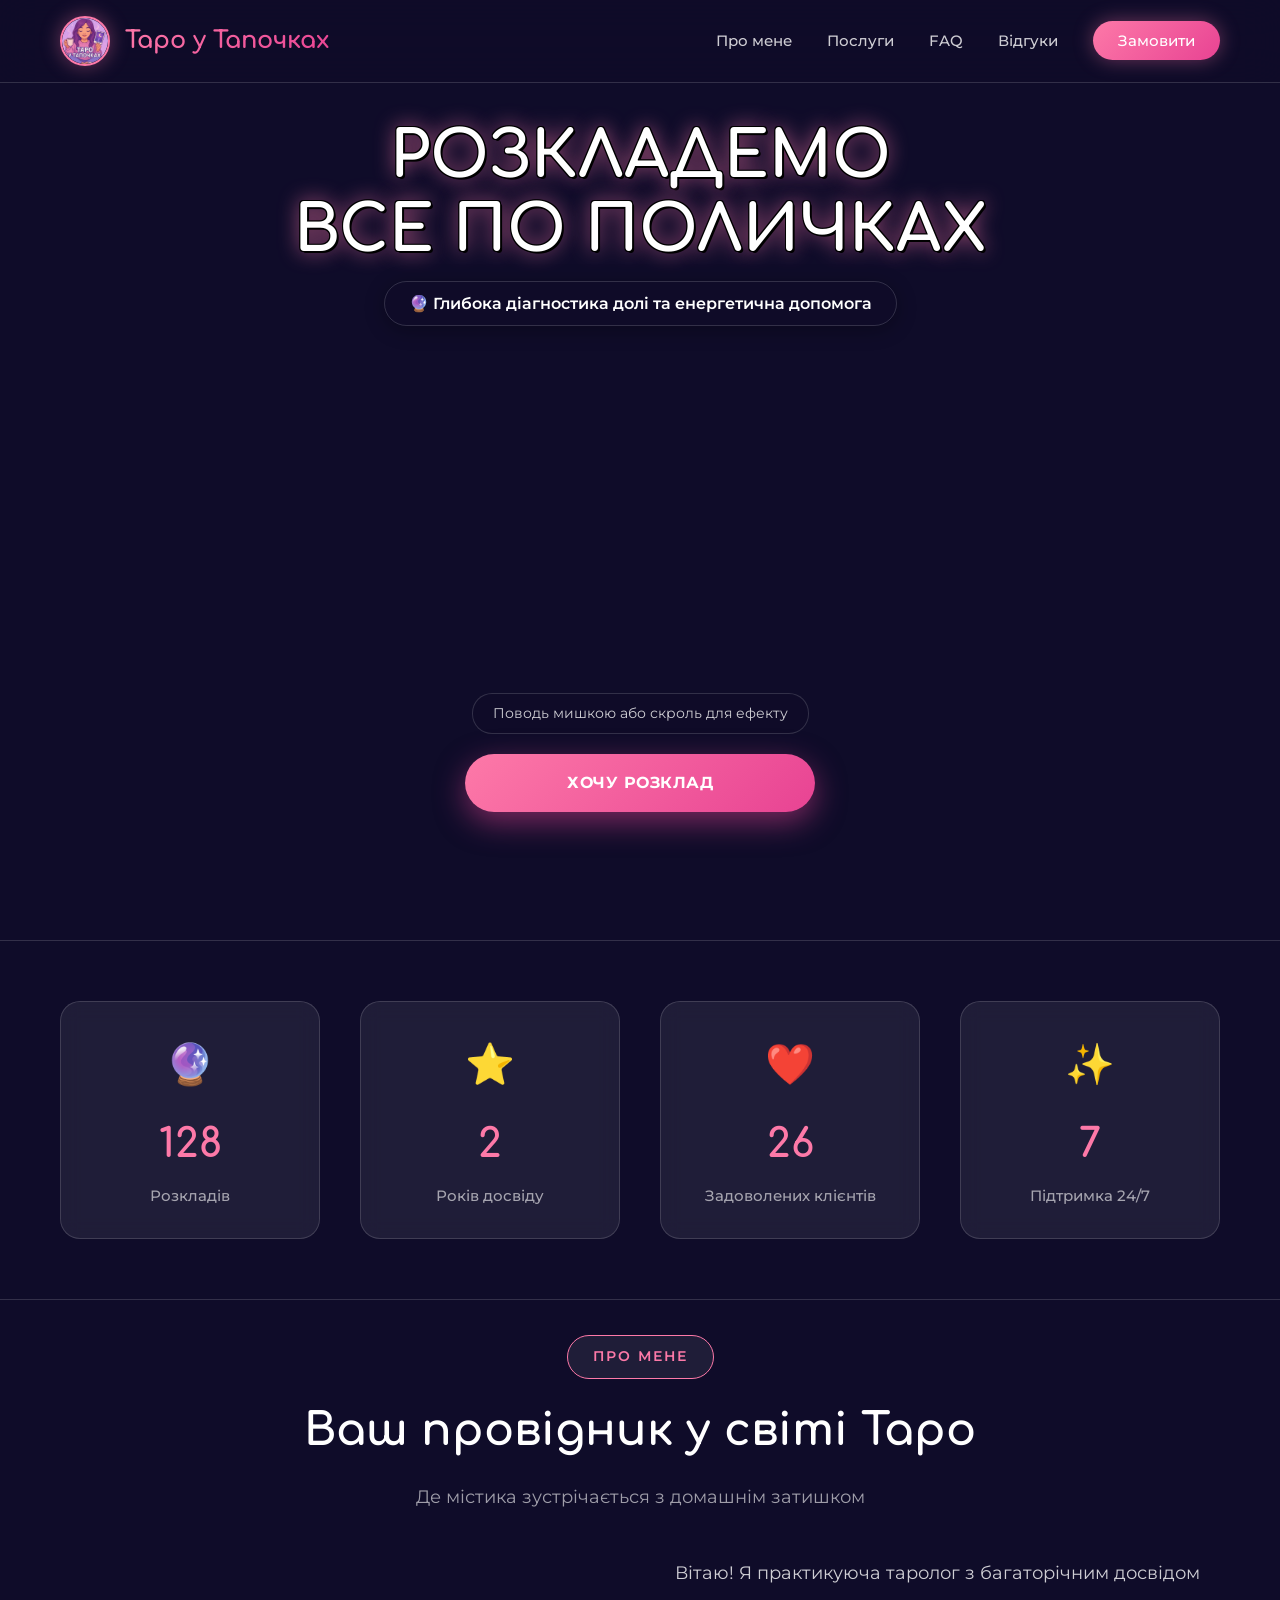
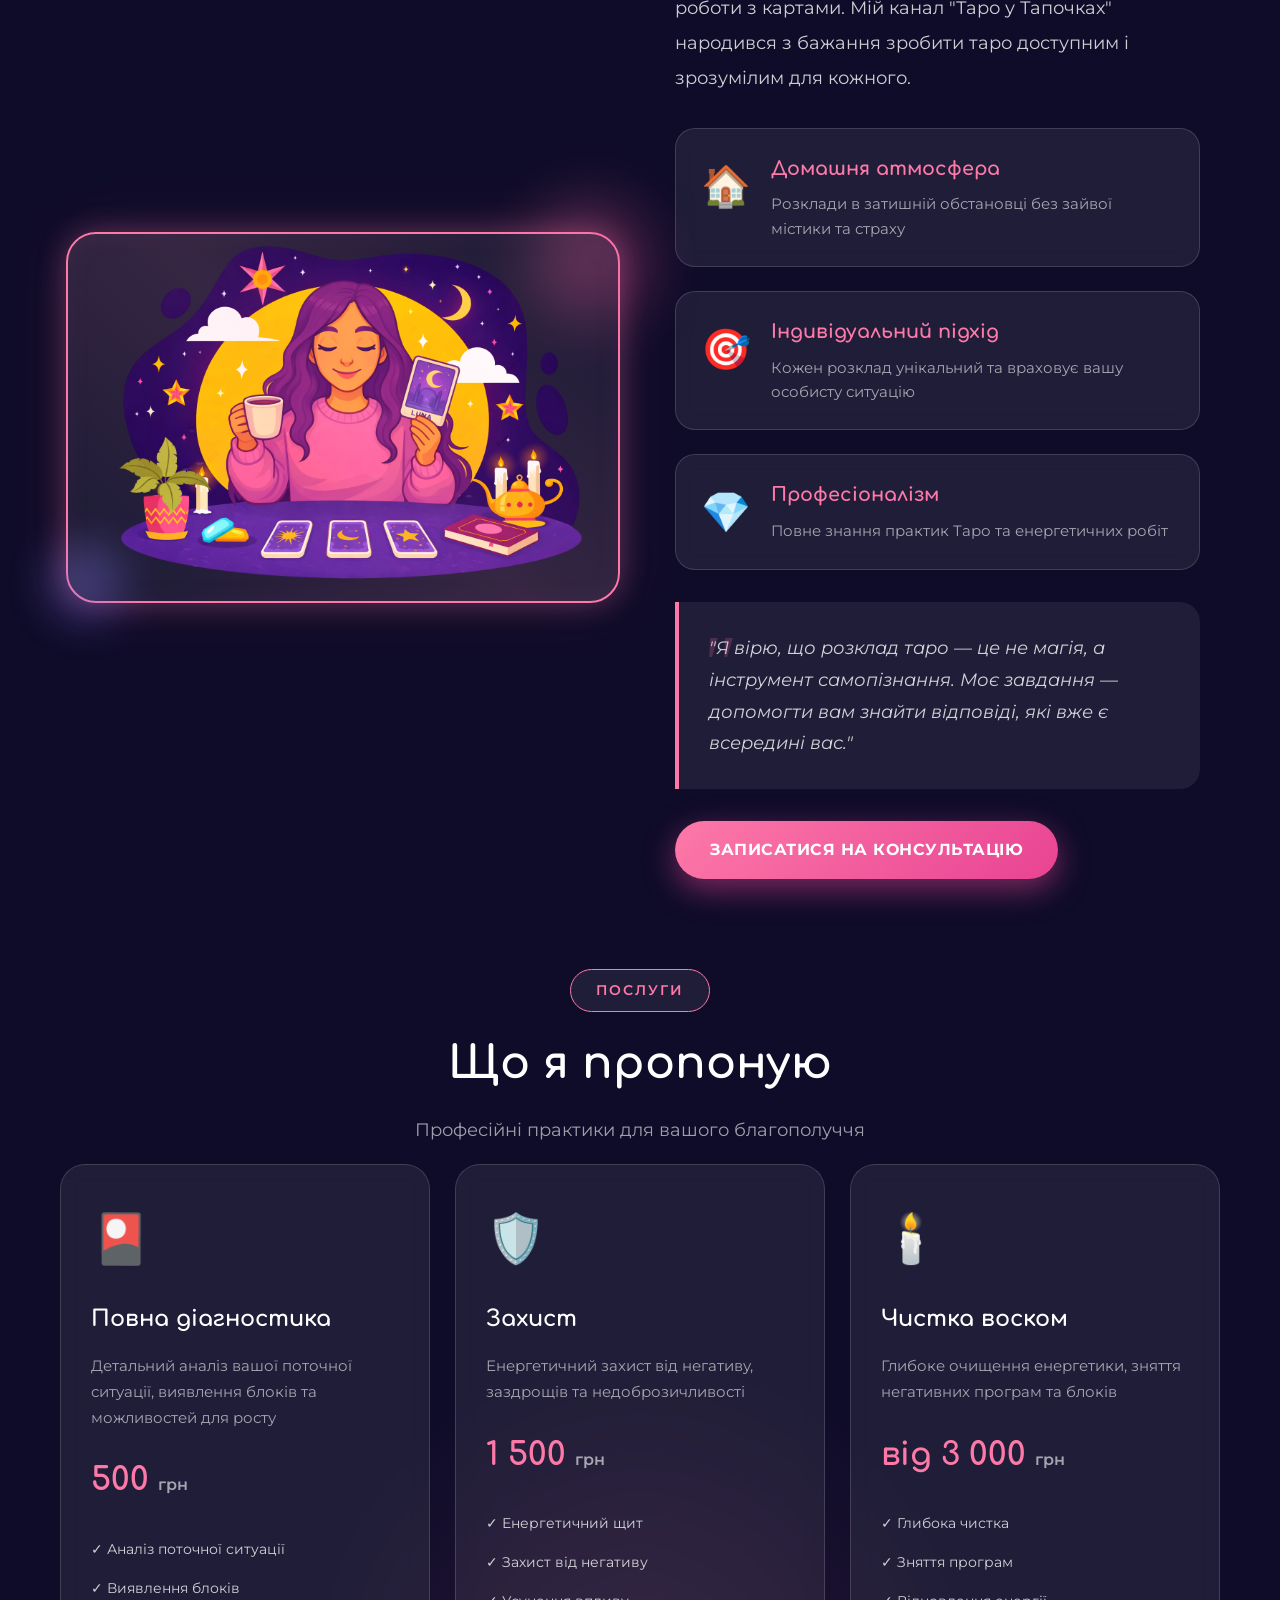
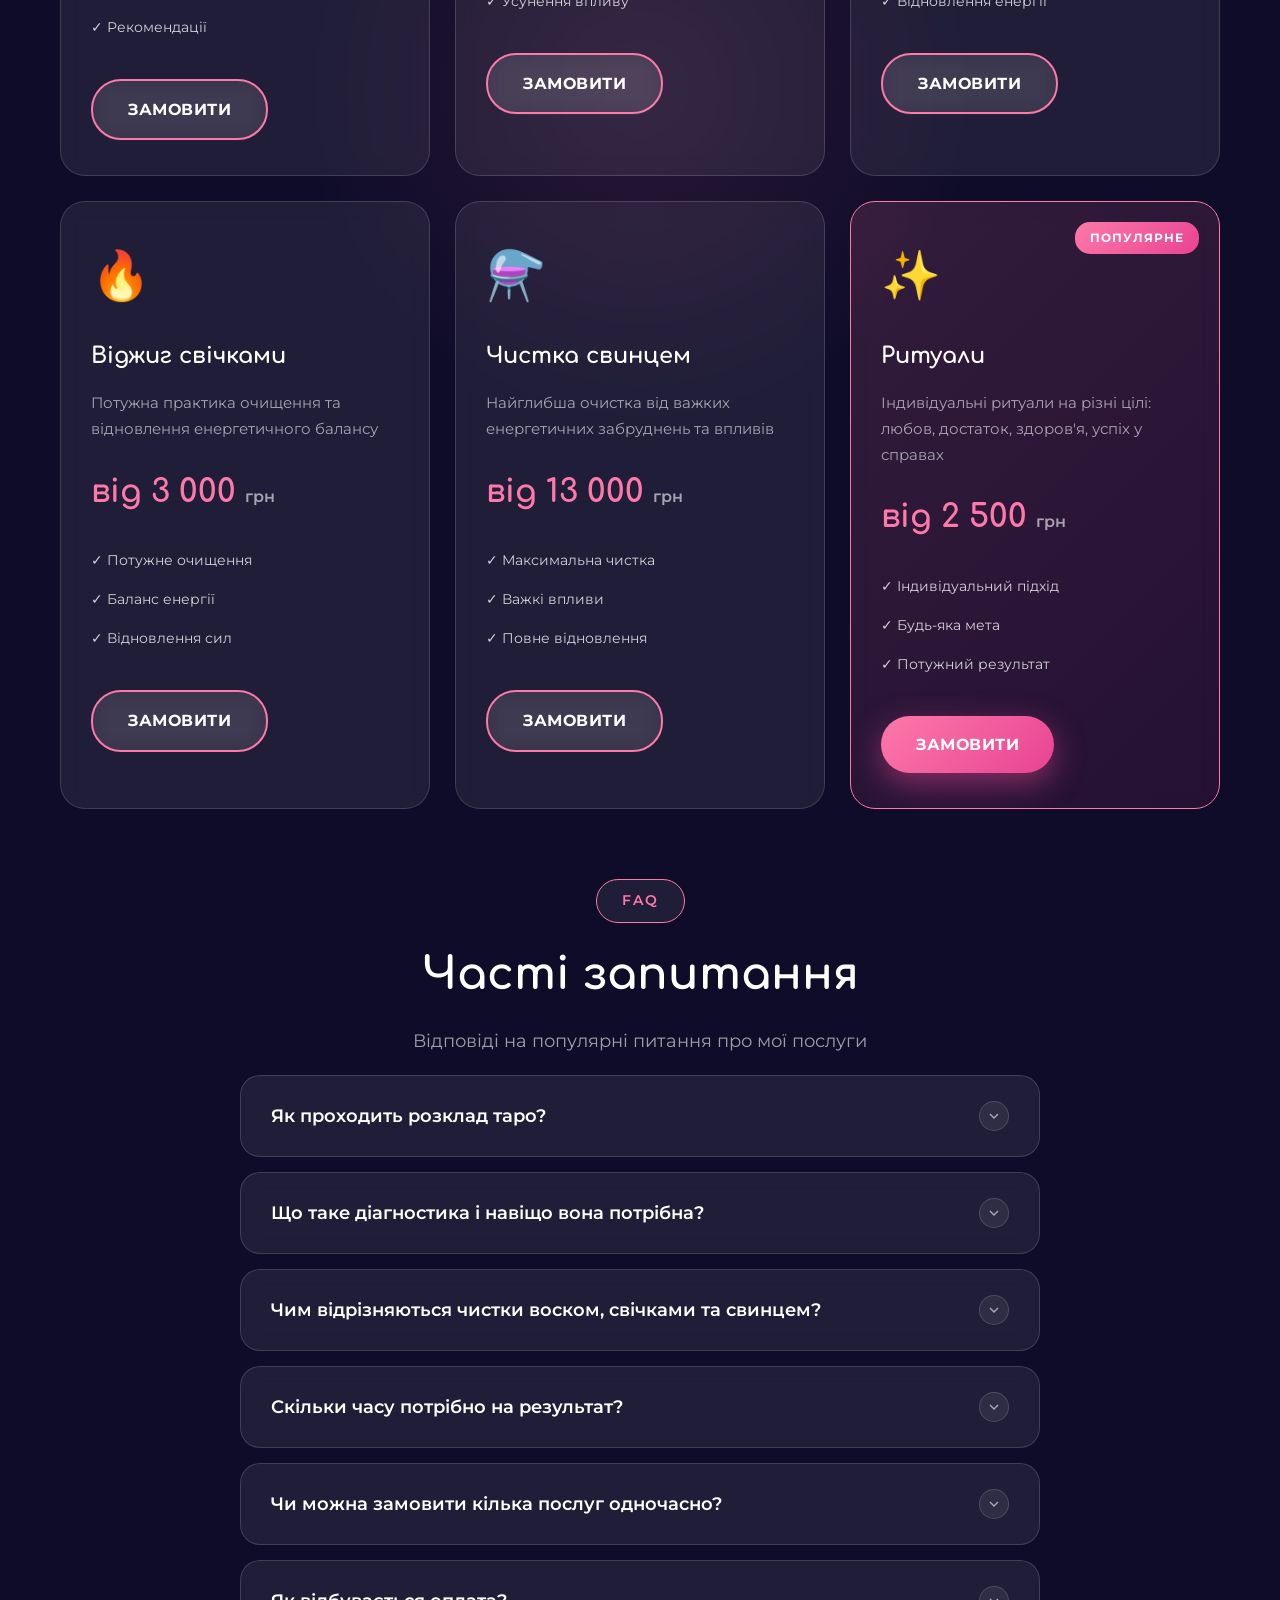
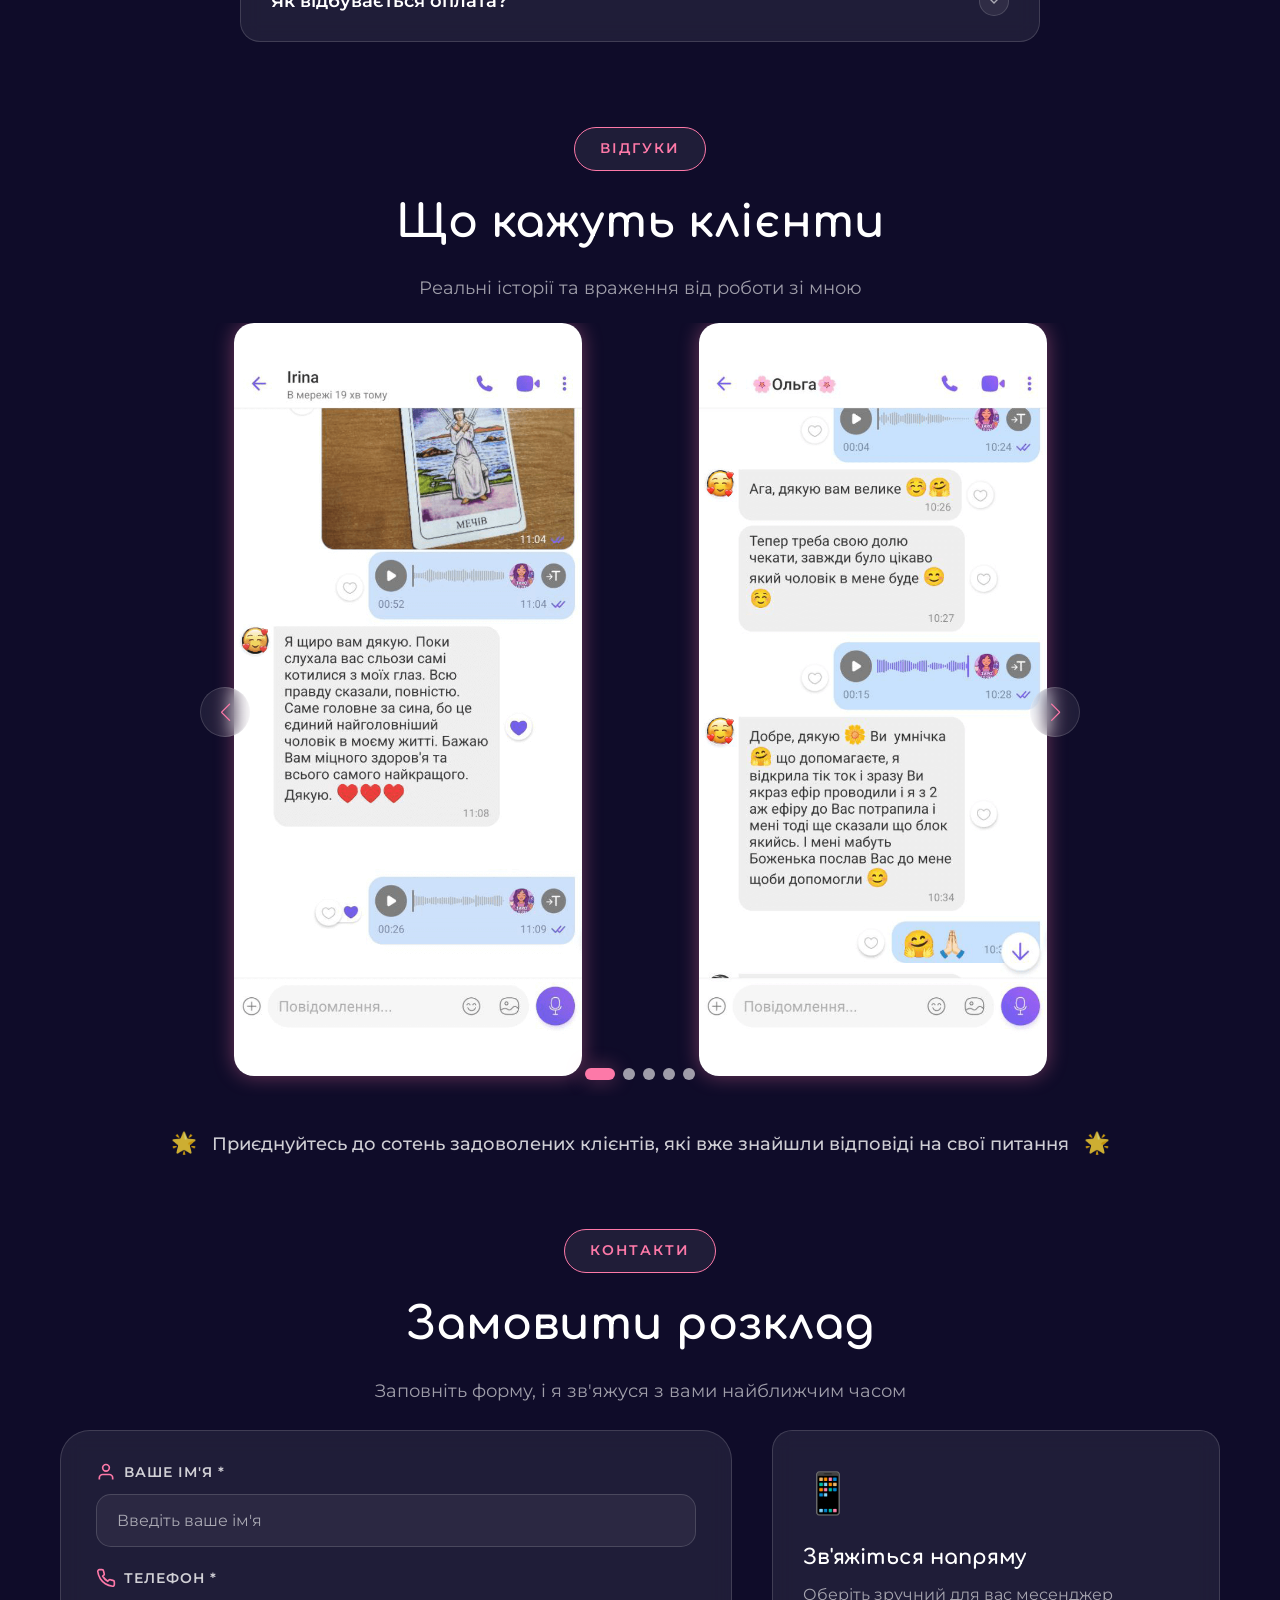
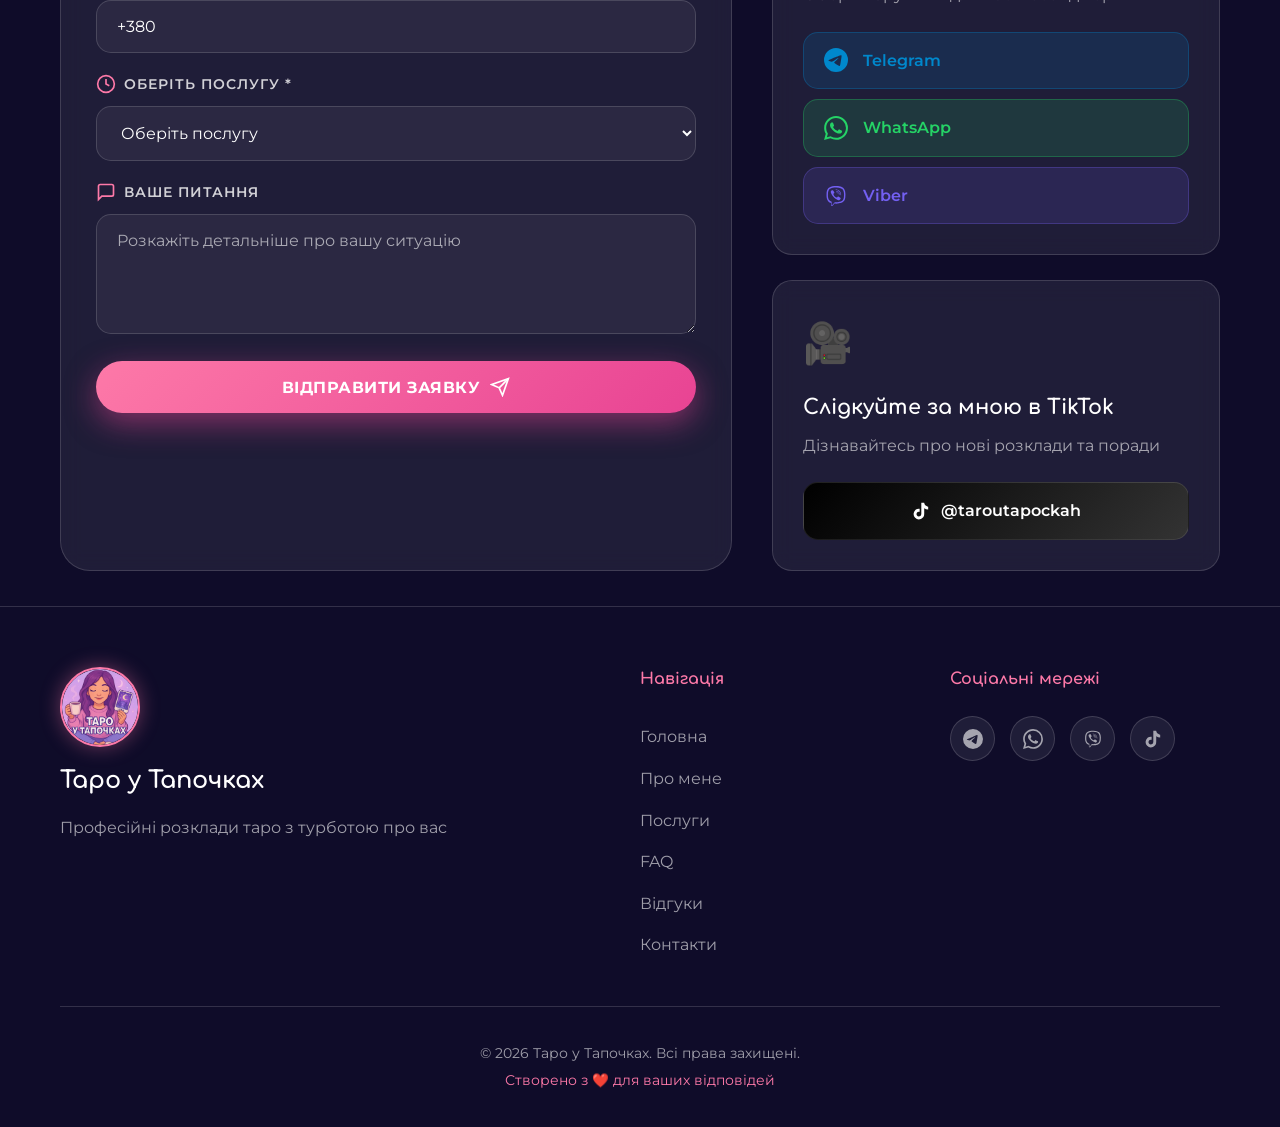
==== commit 17152ece: "feat: Add messenger links, optimize reviews display, and add favicon - Reduce review images to 80% w" ====
--- a/landing-1/desktop/index.html
+++ b/landing-1/desktop/index.html
@@ -6,6 +6,10 @@
     <meta name="description" content="Таро у Тапочках - професійні розклади таро в затишній домашній атмосфері. Повна діагностика, чистка, захист, ритуали.">
     <meta name="keywords" content="таро, розклад таро, ворожіння, чистка, захист, ритуали">
     <title>Таро у Тапочках | Професійні розклади таро</title>
+
+    <!-- Favicon -->
+    <link rel="icon" type="image/webp" href="girl.webp">
+    <link rel="apple-touch-icon" href="girl.webp">
 
     <!-- Fonts - Comfortaa + Montserrat як у React сайті -->
     <link rel="preconnect" href="https://fonts.googleapis.com">
@@ -591,11 +595,11 @@
                         <div class="info-icon">🎥</div>
                         <h3>Слідкуйте за мною в TikTok</h3>
                         <p>Дізнавайтесь про нові розклади та поради</p>
-                        <a href="https://www.tiktok.com/@taro_u_tapochkah" target="_blank" rel="noopener" class="tiktok-btn">
+                        <a href="https://www.tiktok.com/@taroutapockah" target="_blank" rel="noopener" class="tiktok-btn">
                             <svg width="20" height="20" viewBox="0 0 24 24" fill="currentColor">
                                 <path d="M19.59 6.69a4.83 4.83 0 0 1-3.77-4.25V2h-3.45v13.67a2.89 2.89 0 0 1-5.2 1.74 2.89 2.89 0 0 1 2.31-4.64 2.93 2.93 0 0 1 .88.13V9.4a6.84 6.84 0 0 0-1-.05A6.33 6.33 0 0 0 5 20.1a6.34 6.34 0 0 0 10.86-4.43v-7a8.16 8.16 0 0 0 4.77 1.52v-3.4a4.85 4.85 0 0 1-1-.1z"/>
                             </svg>
-                            @taro_u_tapochkah
+                            @taroutapockah
                         </a>
                     </div>
                 </div>
@@ -641,7 +645,7 @@
                                 <path d="M12.743 13.455s.356.03.547-.206l.374-.47c.18-.232.614-.38 1.04-.144a11.005 11.005 0 0 1 .928.593c.282.207.86.69.862.69.276.233.34.574.152.934l-.002.008a3.896 3.896 0 0 1-.777.957l-.007.005q-.401.335-.789.381a.522.522 0 0 1-.115.008 1.05 1.05 0 0 1-.335-.052l-.009-.012c-.398-.113-1.062-.394-2.169-1.004a12.917 12.917 0 0 1-1.822-1.204 9.553 9.553 0 0 1-.82-.727l-.027-.027-.028-.028-.028-.027-.027-.028a9.553 9.553 0 0 1-.727-.82A12.93 12.93 0 0 1 7.76 10.46c-.61-1.107-.891-1.77-1.004-2.17l-.012-.008a1.05 1.05 0 0 1-.051-.335.506.506 0 0 1 .007-.115q.048-.387.382-.79l.005-.007a3.888 3.888 0 0 1 .957-.777l.007-.001c.36-.188.702-.124.934.15.002.001.484.58.69.862a11.005 11.005 0 0 1 .593.929c.237.425.089.86-.144 1.04l-.47.373c-.237.192-.206.548-.206.548s.696 2.633 3.295 3.296zm-.878-7.875a.253.253 0 0 0-.256.252.253.253 0 0 0 .252.254c1.353.01 2.454.447 3.356 1.326.894.872 1.351 2.057 1.363 3.611a.253.253 0 0 0 .254.252.253.253 0 0 0 .252-.255c-.013-1.654-.517-2.996-1.516-3.97-.99-.965-2.242-1.46-3.705-1.47Zm.463 1.313a.253.253 0 0 0-.271.234.253.253 0 0 0 .234.271c.966.071 1.682.387 2.205.957.524.573.773 1.27.754 2.141a.253.253 0 0 0 .248.258.253.253 0 0 0 .258-.246c.021-.978-.276-1.827-.887-2.494-.617-.674-1.48-1.044-2.54-1.121Zm.379 1.357a.253.253 0 0 0-.266.24.253.253 0 0 0 .239.266c.436.023.73.146.93.351.198.206.32.516.343.971a.253.253 0 0 0 .264.24.253.253 0 0 0 .24-.263c-.027-.537-.18-.984-.484-1.3-.305-.314-.743-.478-1.266-.505Zm6.636-4.3c-.497-.458-2.506-1.916-6.98-1.936 0 0-5.275-.318-7.847 2.041-1.431 1.432-1.935 3.527-1.988 6.125-.053 2.597-.122 7.465 4.57 8.785h.005L7.1 20.98s-.03.815.507.981c.65.202 1.03-.418 1.65-1.086.341-.367.811-.905 1.165-1.317 3.21.27 5.678-.347 5.958-.439.648-.21 4.315-.68 4.91-5.547.616-5.017-.297-8.19-1.947-9.621Zm.544 9.262c-.504 4.064-3.478 4.32-4.026 4.496-.233.075-2.401.614-5.127.436 0 0-2.031 2.45-2.666 3.088-.099.1-.215.14-.293.12-.11-.027-.14-.156-.138-.345l.017-3.347s-.002 0 0 0c-3.97-1.102-3.738-5.246-3.693-7.415.045-2.17.453-3.947 1.664-5.143C7.8 3.132 12.28 3.426 12.28 3.426c3.784.017 5.598 1.157 6.018 1.538 1.396 1.196 2.108 4.056 1.588 8.247z"/>
                             </svg>
                         </a>
-                        <a href="https://www.tiktok.com/@taro_u_tapochkah" target="_blank" rel="noopener" class="footer-social-btn tiktok" aria-label="TikTok">
+                        <a href="https://www.tiktok.com/@taroutapockah" target="_blank" rel="noopener" class="footer-social-btn tiktok" aria-label="TikTok">
                             <svg width="20" height="20" viewBox="0 0 24 24" fill="currentColor">
                                 <path d="M19.59 6.69a4.83 4.83 0 0 1-3.77-4.25V2h-3.45v13.67a2.89 2.89 0 0 1-5.2 1.74 2.89 2.89 0 0 1 2.31-4.64 2.93 2.93 0 0 1 .88.13V9.4a6.84 6.84 0 0 0-1-.05A6.33 6.33 0 0 0 5 20.1a6.34 6.34 0 0 0 10.86-4.43v-7a8.16 8.16 0 0 0 4.77 1.52v-3.4a4.85 4.85 0 0 1-1-.1z"/>
                             </svg>
--- a/landing-1/desktop/style.css
+++ b/landing-1/desktop/style.css
@@ -1216,23 +1216,26 @@
 
 .review-card {
     position: relative;
-    border-radius: 20px;
-    overflow: hidden;
     cursor: pointer;
-    border: 1px solid var(--border-glass);
     transition: all 0.3s ease;
 }
 
 .review-card:hover {
     transform: translateY(-5px);
-    border-color: var(--accent);
-    box-shadow: var(--shadow-glow);
 }
 
 .review-image {
-    width: 100%;
+    width: 80%;
     height: auto;
     display: block;
+    margin: 0 auto;
+    border-radius: 20px;
+    box-shadow: var(--shadow-glow);
+    transition: all 0.3s ease;
+}
+
+.review-image:hover {
+    box-shadow: 0 0 30px rgba(253, 121, 168, 0.6);
 }
 
 .review-overlay {
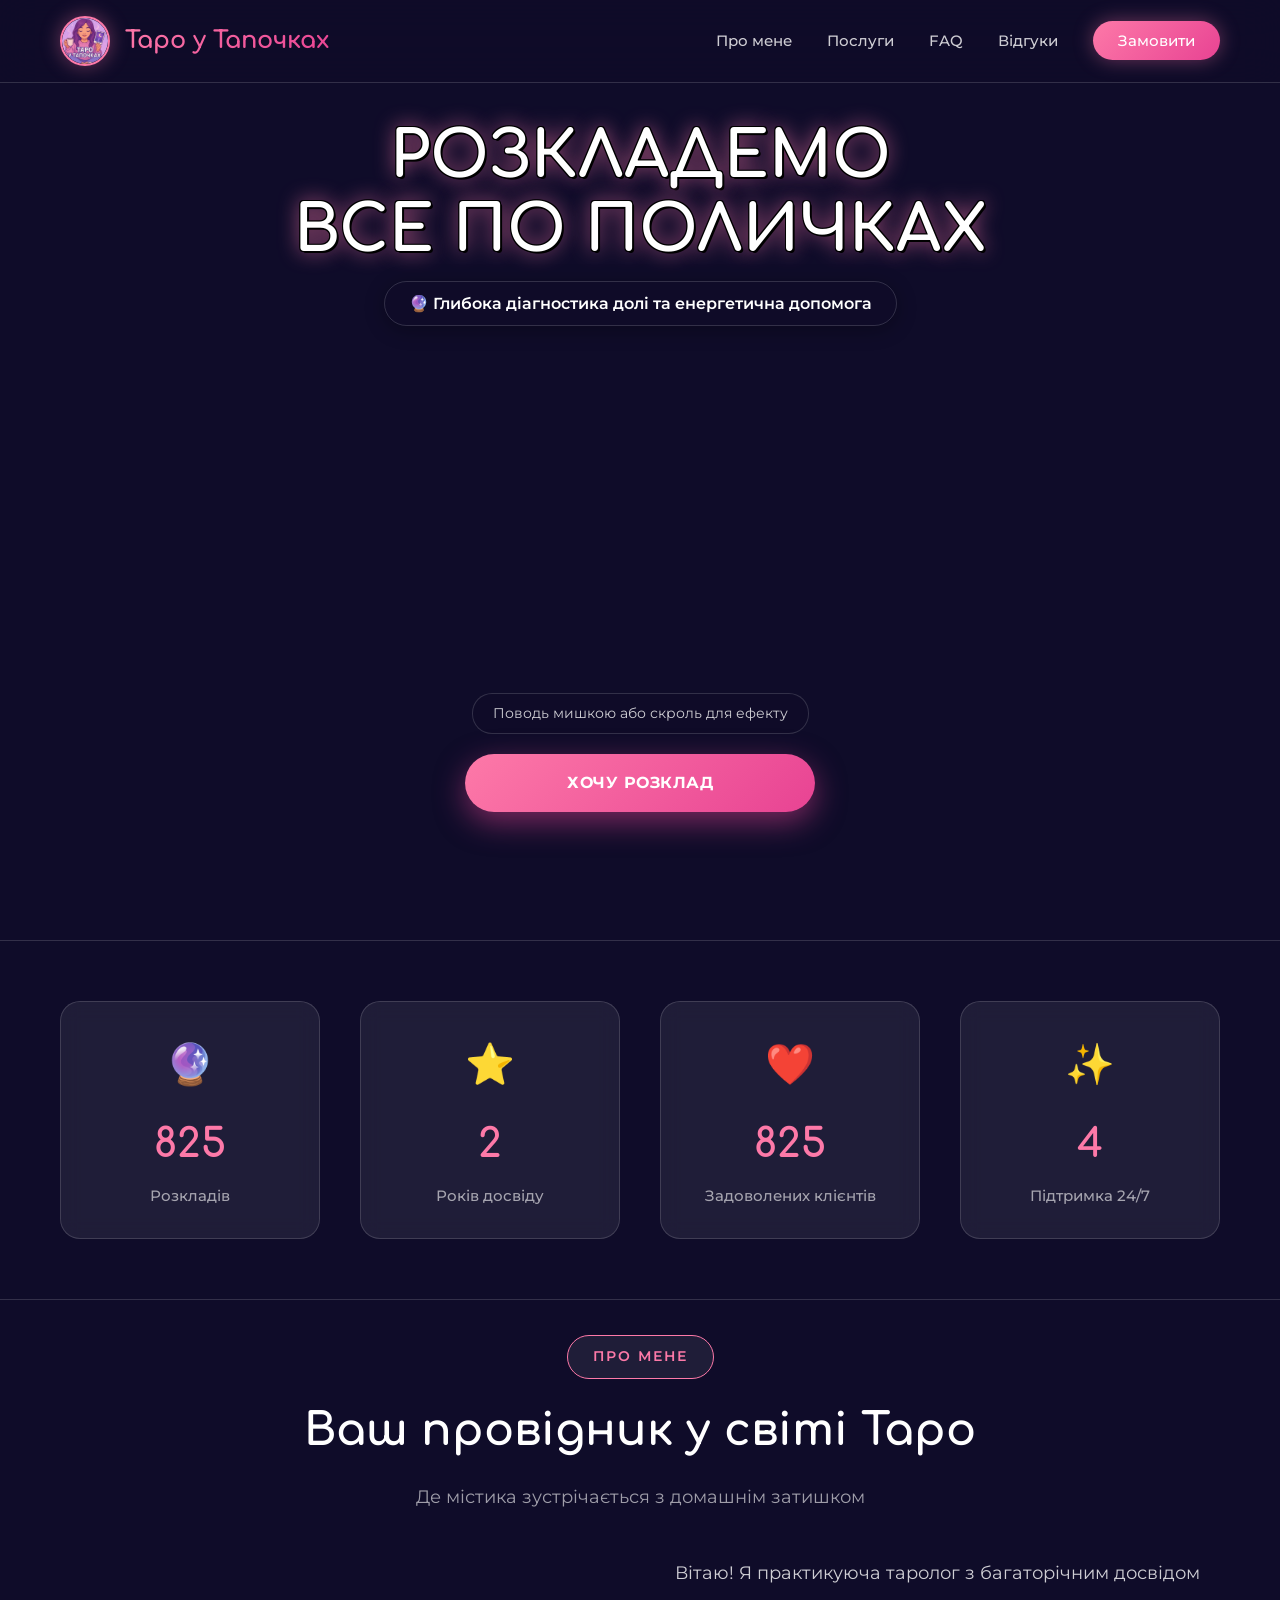
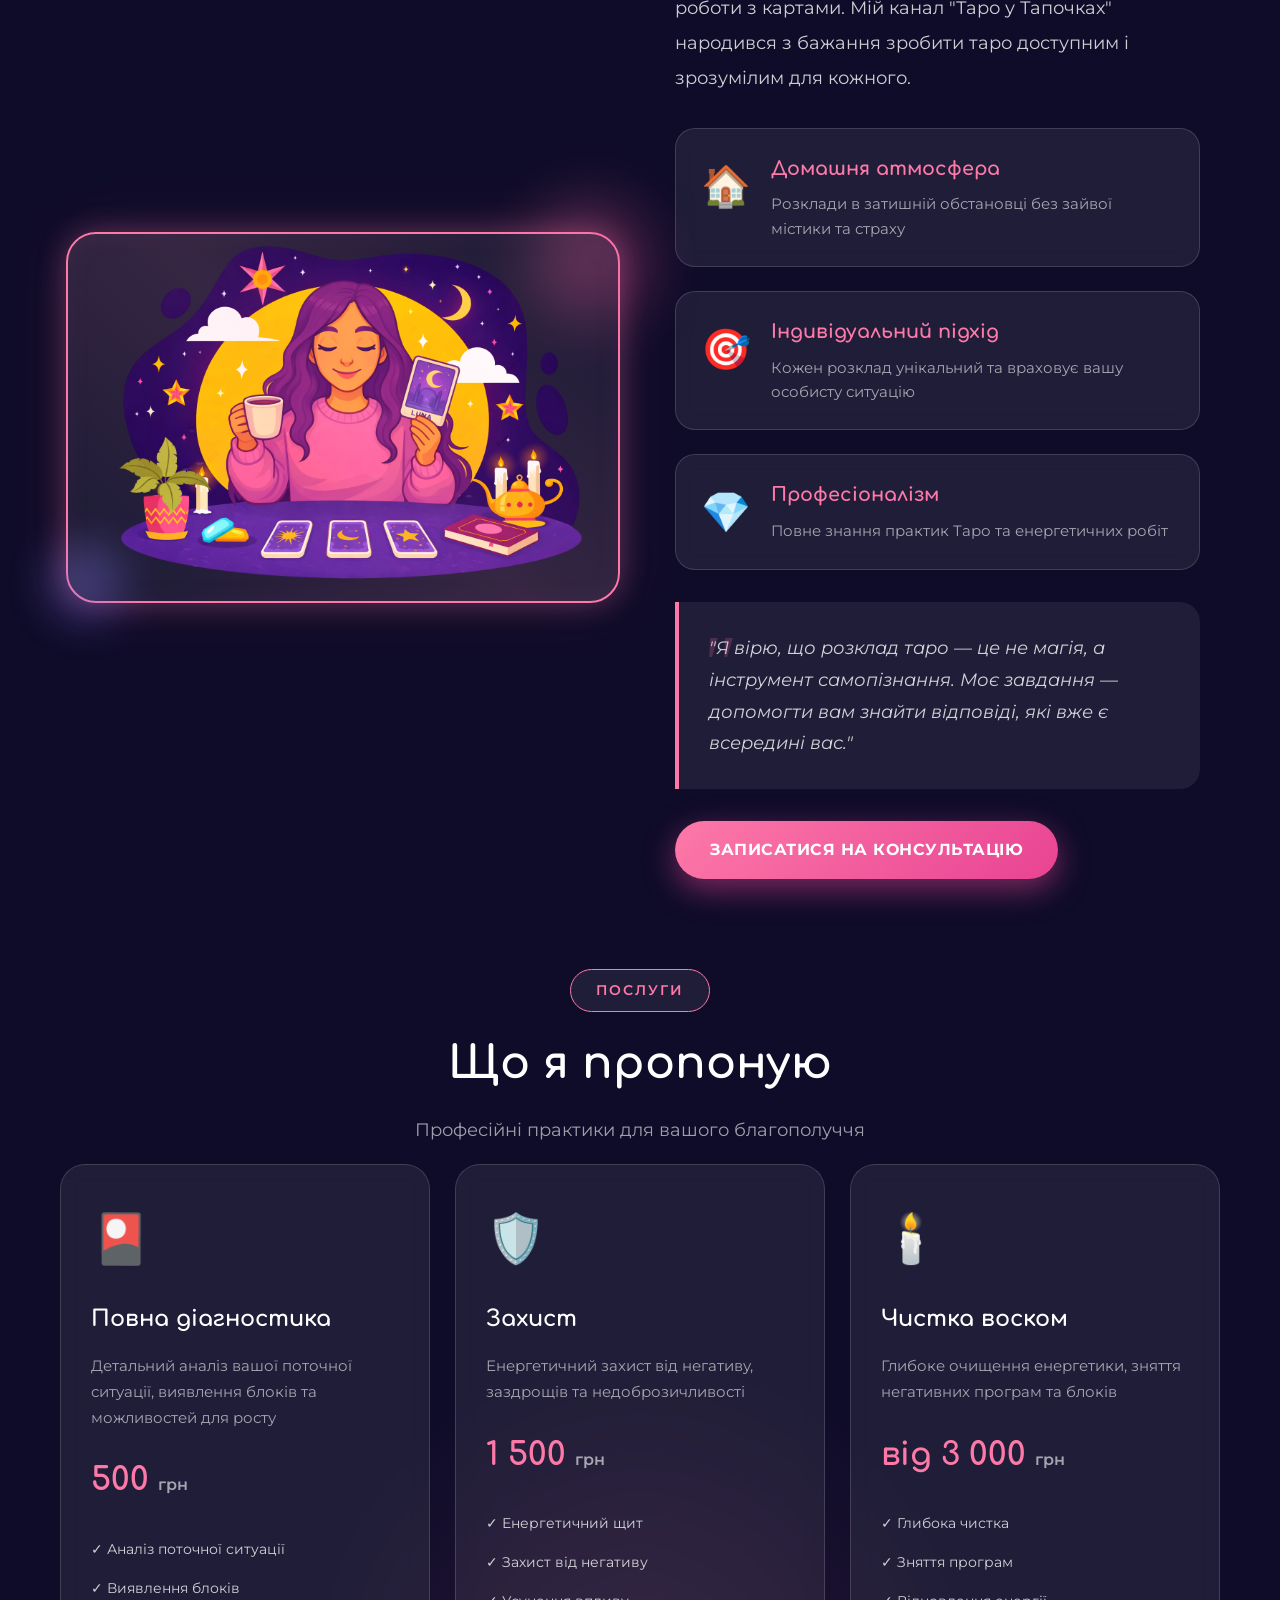
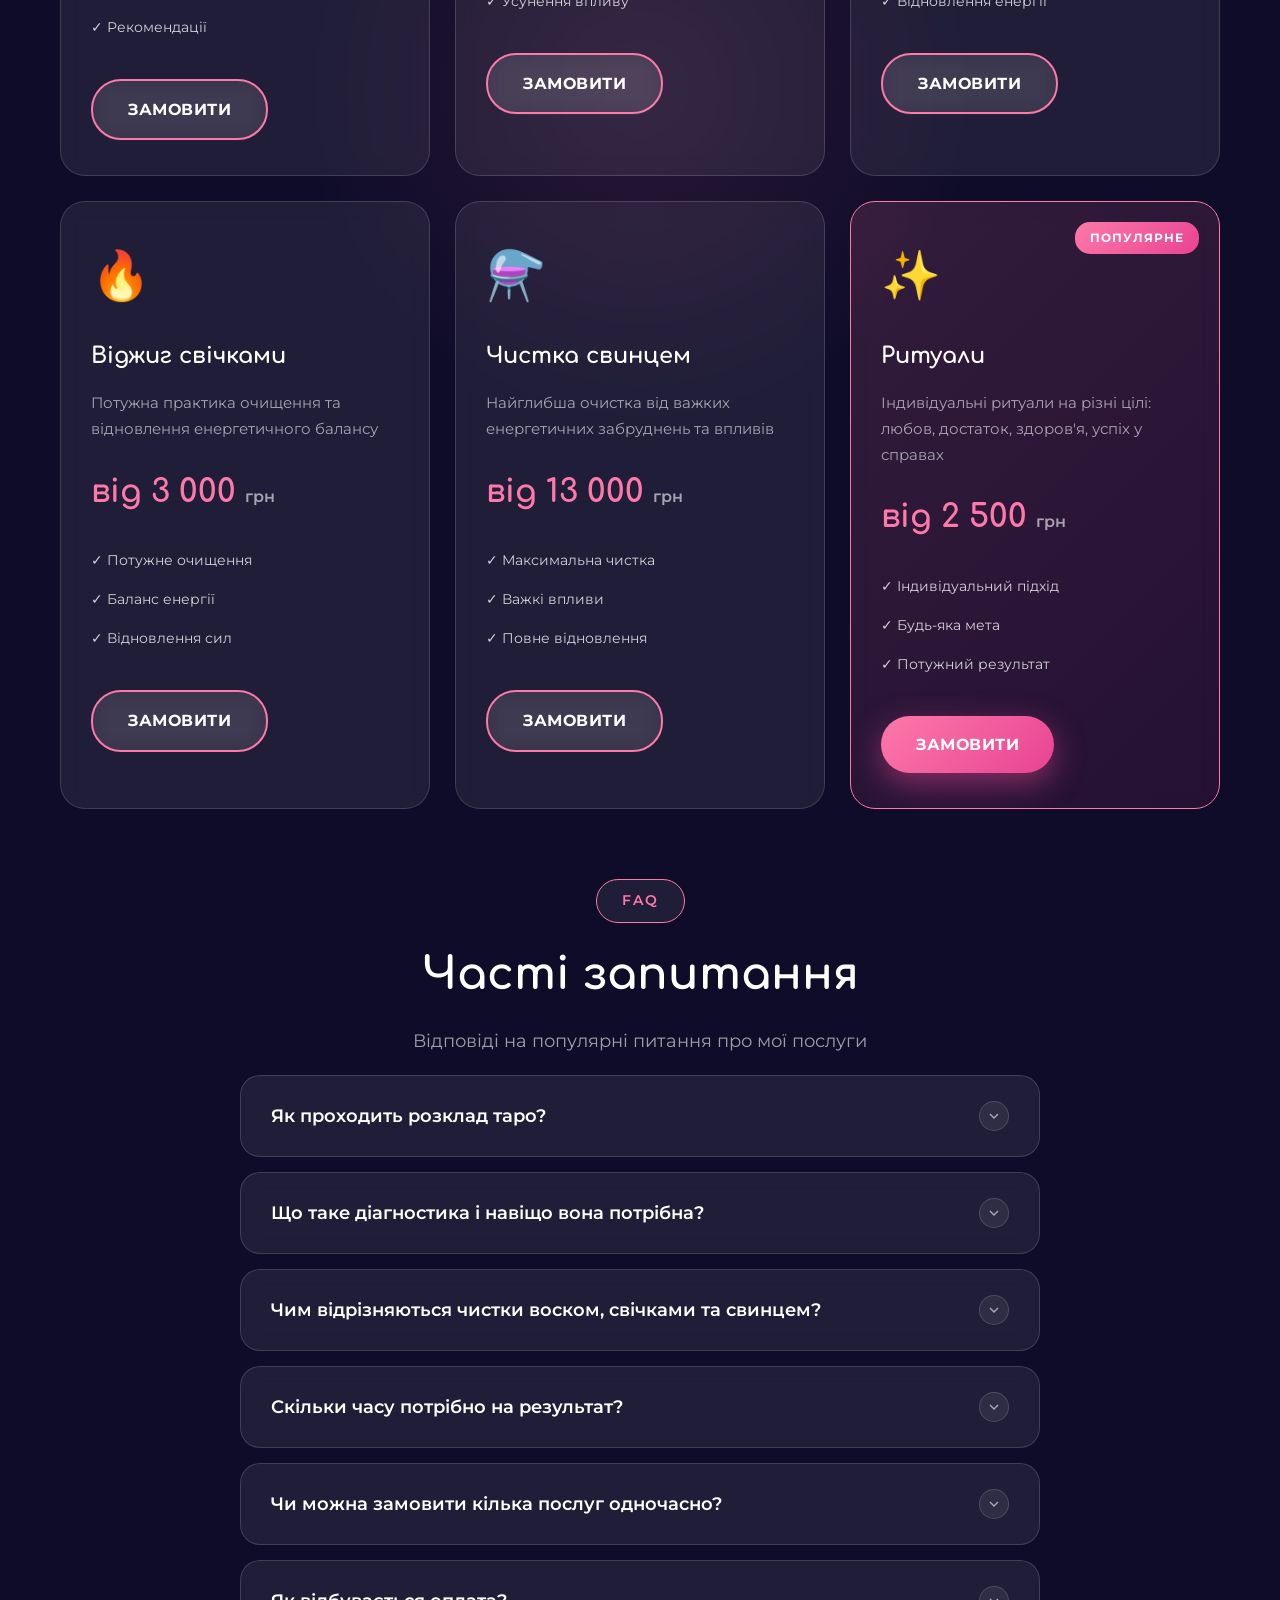
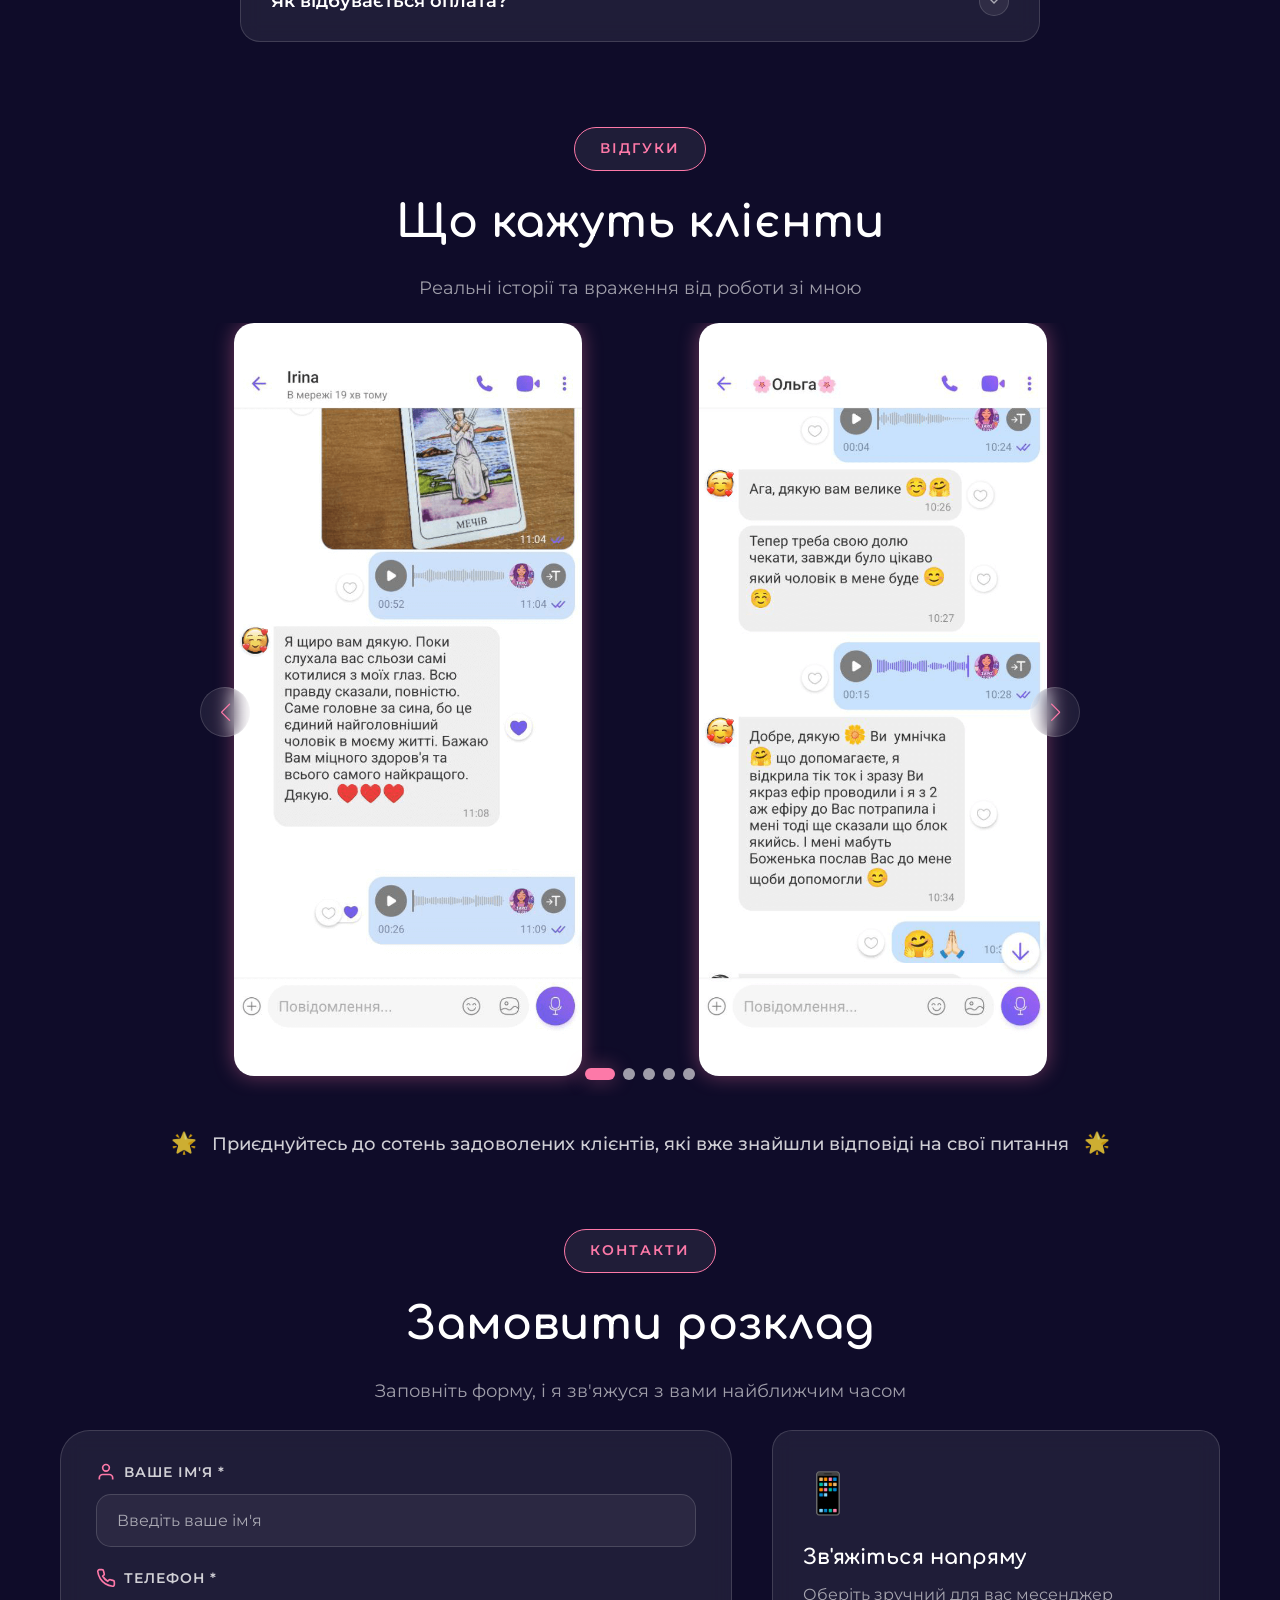
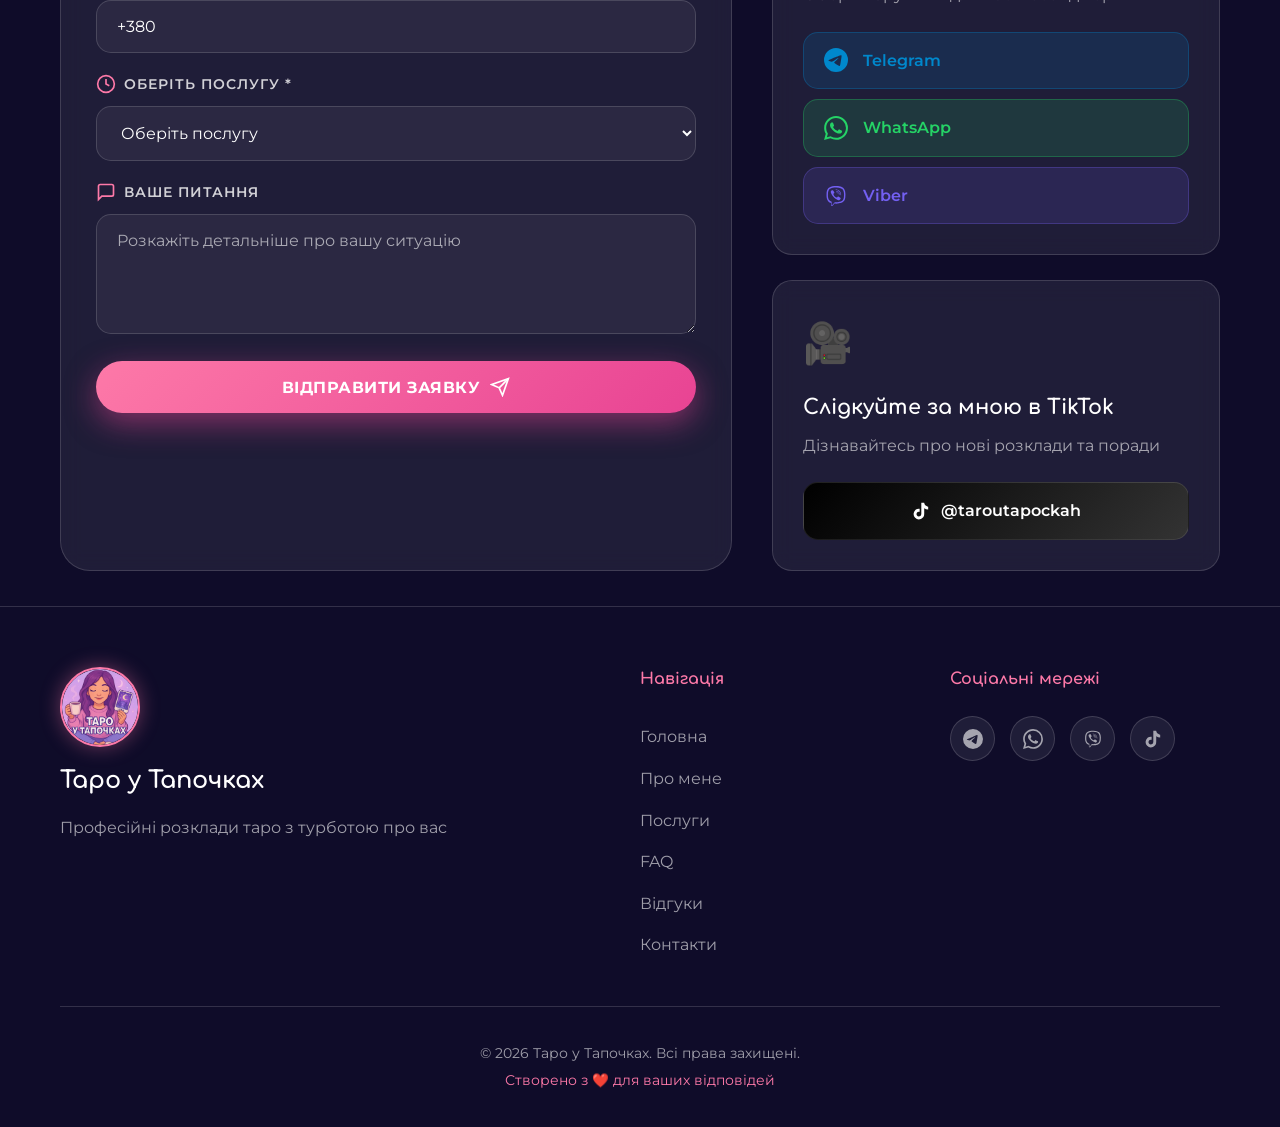
==== commit e10dfbc1: "feat: Update statistics and optimize mobile layout - Updated statistics: 5000 layouts, 10 years expe" ====
--- a/landing-1/desktop/index.html
+++ b/landing-1/desktop/index.html
@@ -87,17 +87,17 @@
             <div class="stats-grid">
                 <div class="stat-item" data-aos="fade-up" data-aos-delay="100">
                     <div class="stat-icon">🔮</div>
-                    <div class="stat-number" data-count="500">0</div>
+                    <div class="stat-number" data-count="5000">0</div>
                     <div class="stat-label">Розкладів</div>
                 </div>
                 <div class="stat-item" data-aos="fade-up" data-aos-delay="200">
                     <div class="stat-icon">⭐</div>
-                    <div class="stat-number" data-count="5">0</div>
+                    <div class="stat-number" data-count="10">0</div>
                     <div class="stat-label">Років досвіду</div>
                 </div>
                 <div class="stat-item" data-aos="fade-up" data-aos-delay="300">
                     <div class="stat-icon">❤️</div>
-                    <div class="stat-number" data-count="100">0</div>
+                    <div class="stat-number" data-count="5000">0</div>
                     <div class="stat-label">Задоволених клієнтів</div>
                 </div>
                 <div class="stat-item" data-aos="fade-up" data-aos-delay="400">
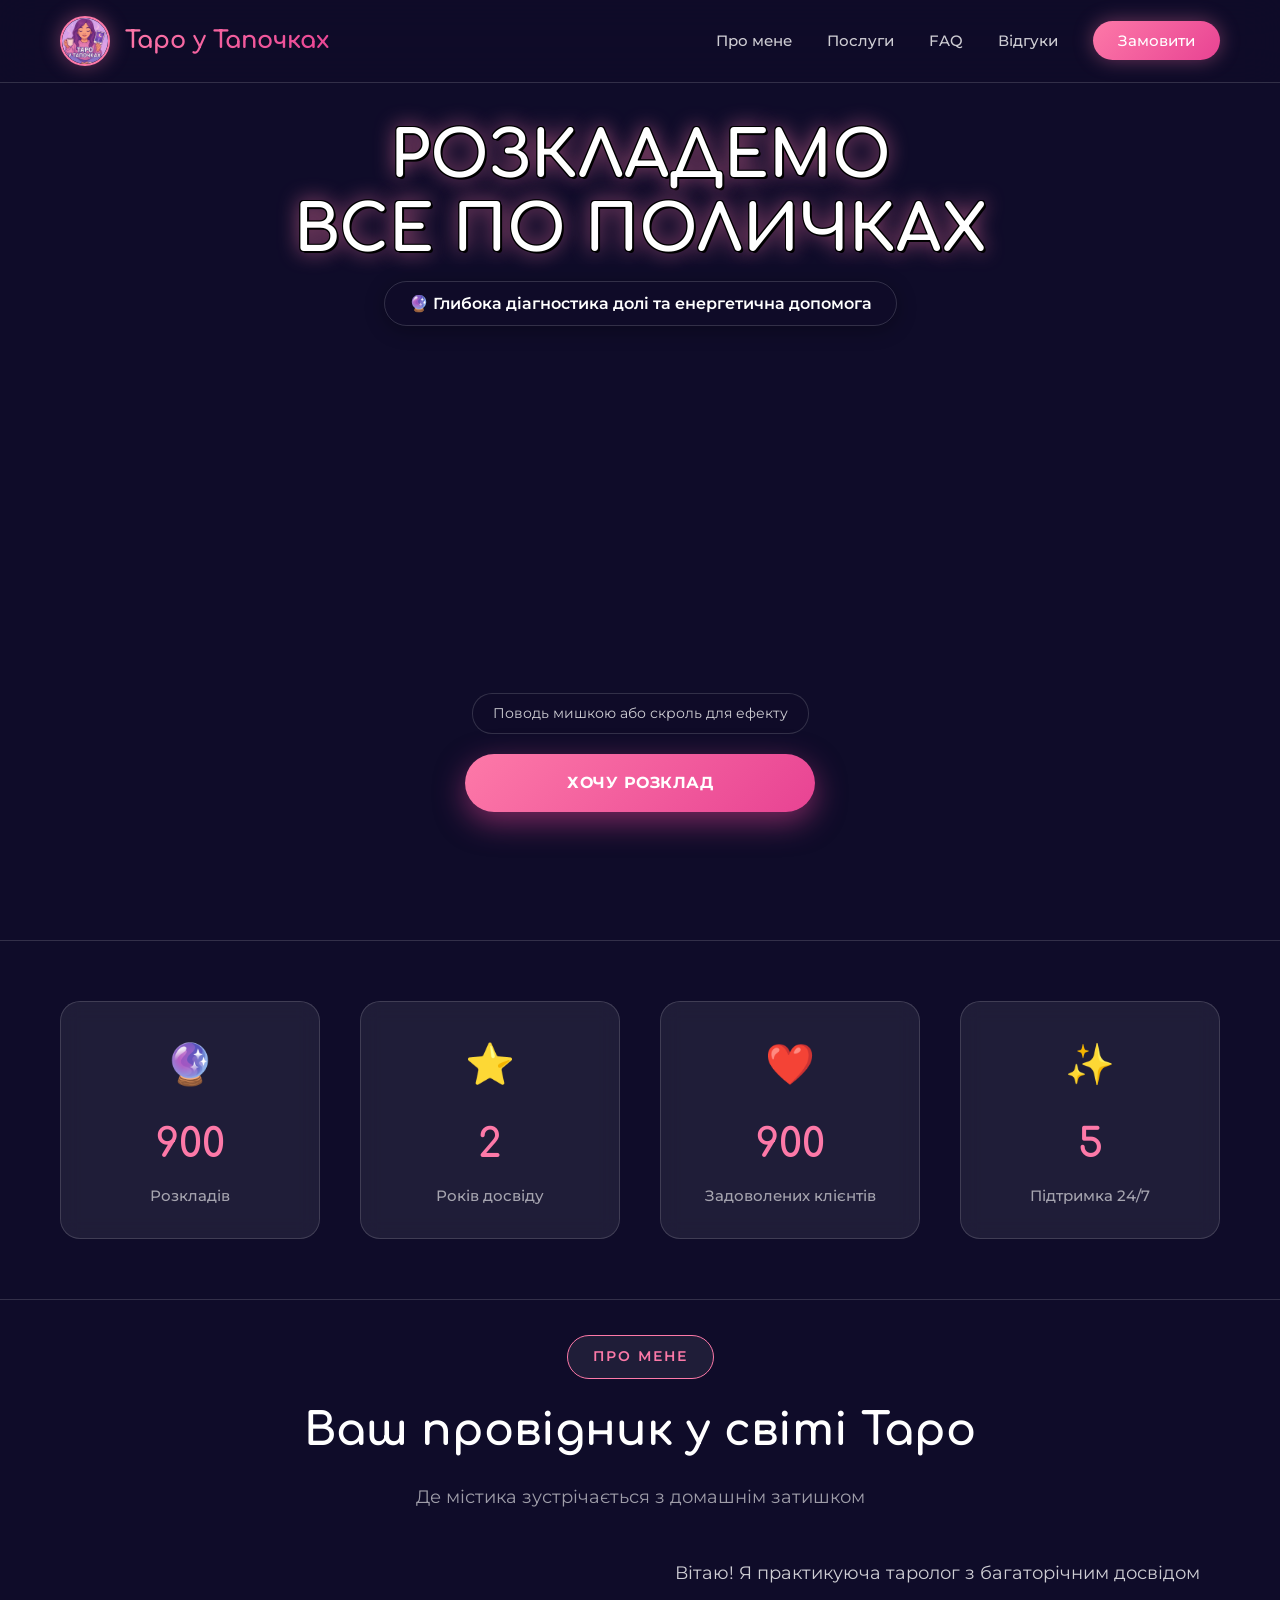
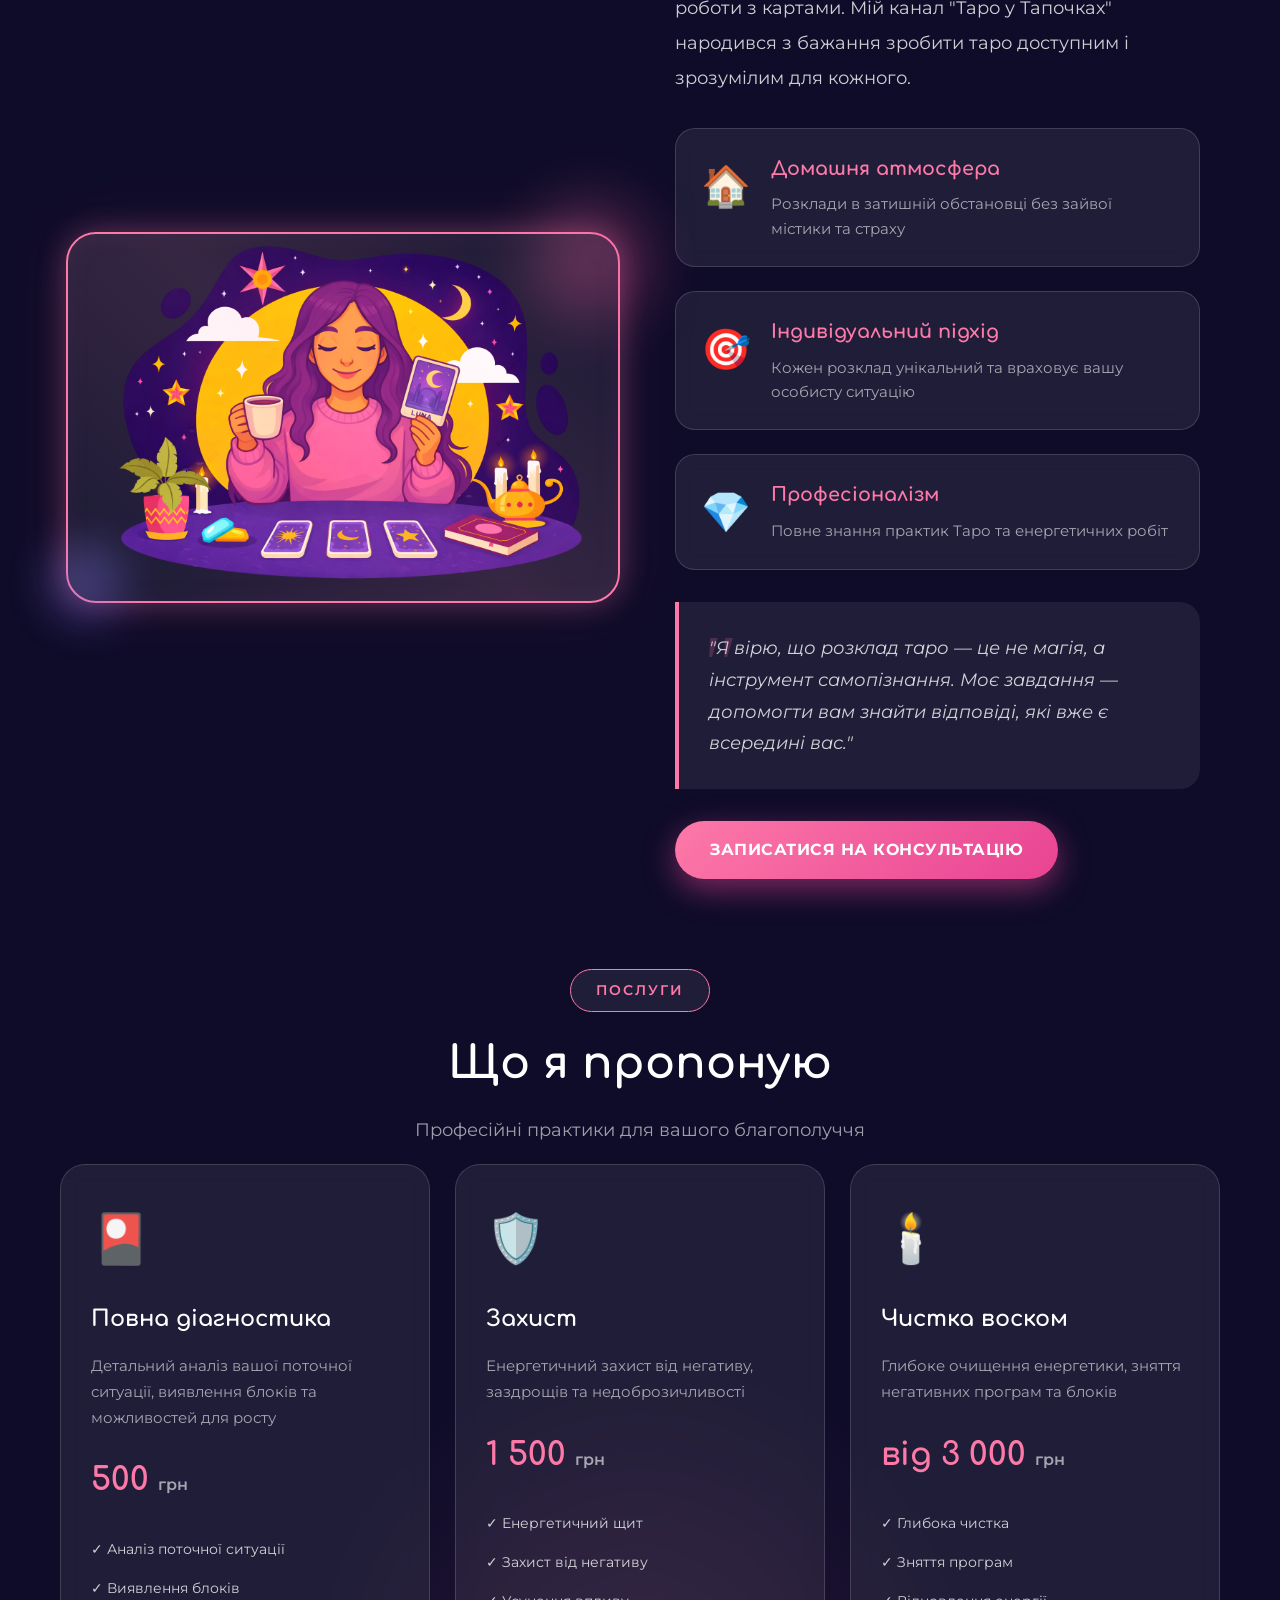
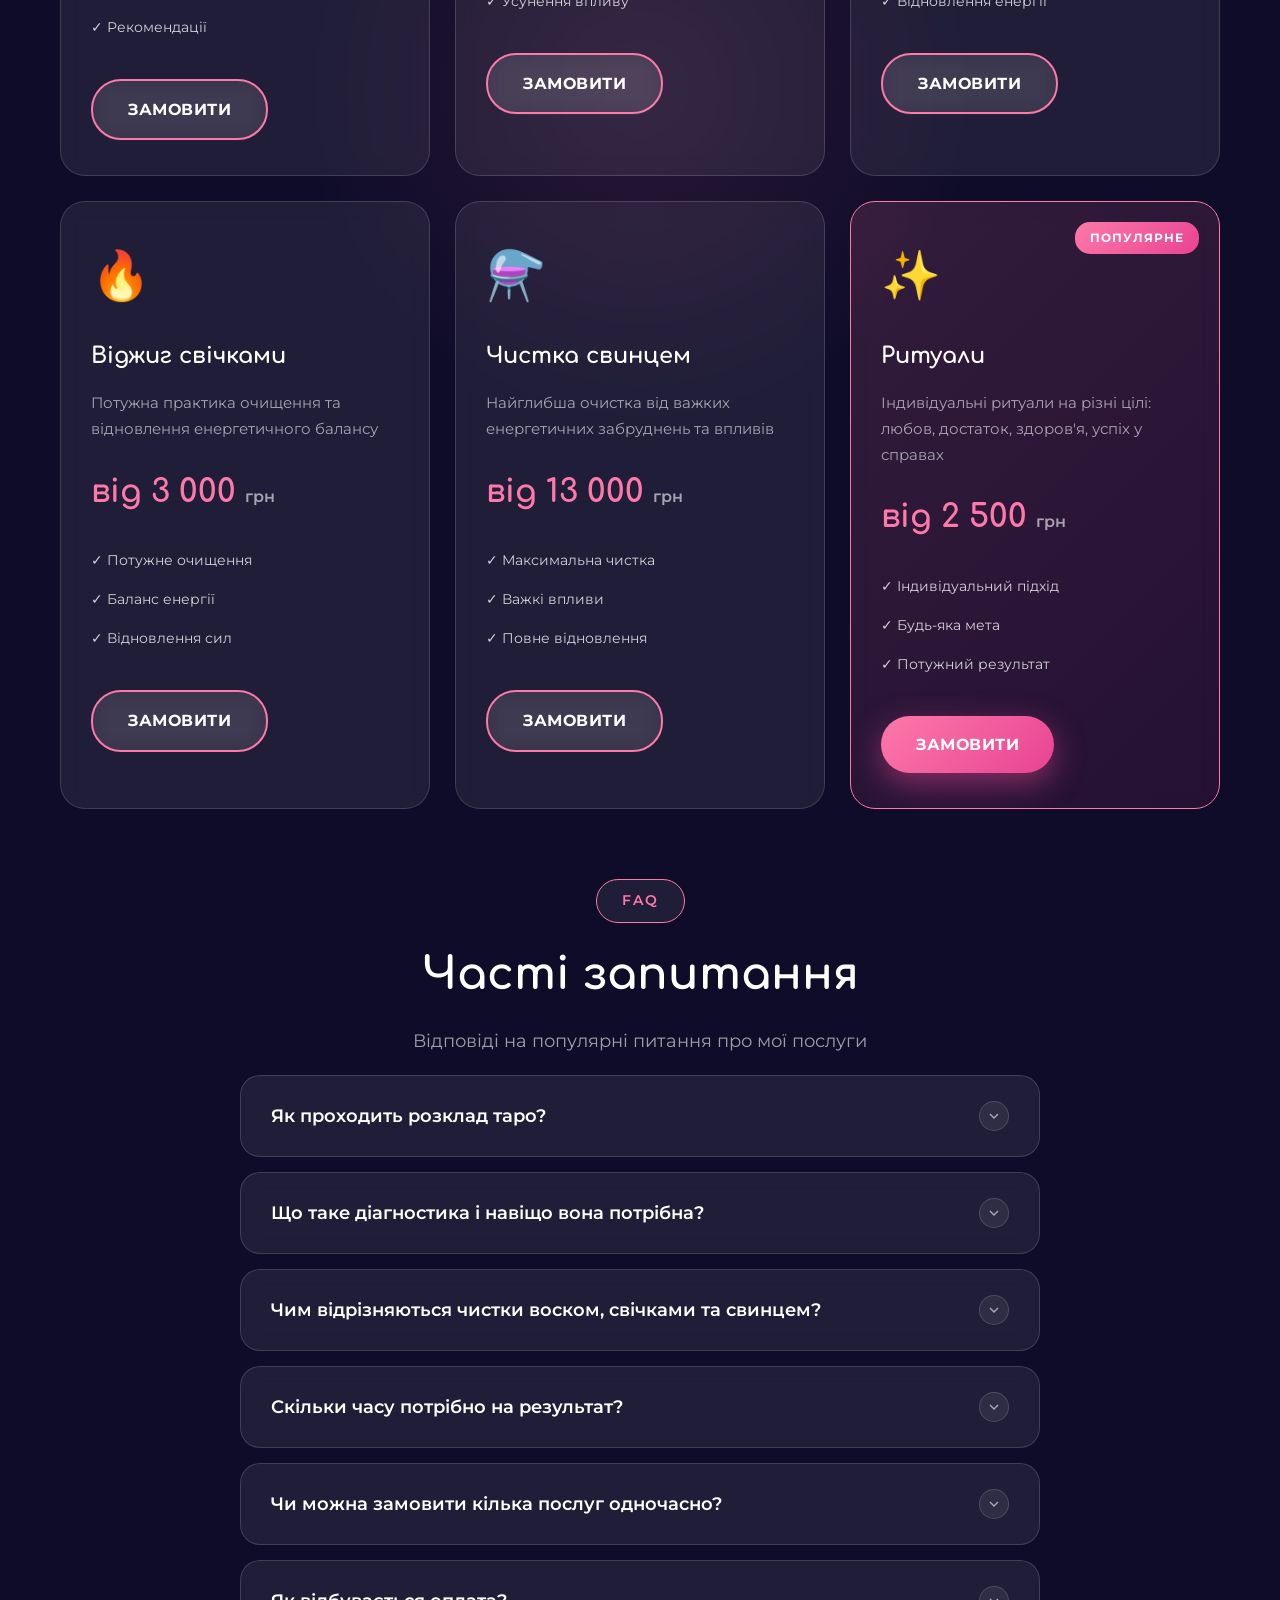
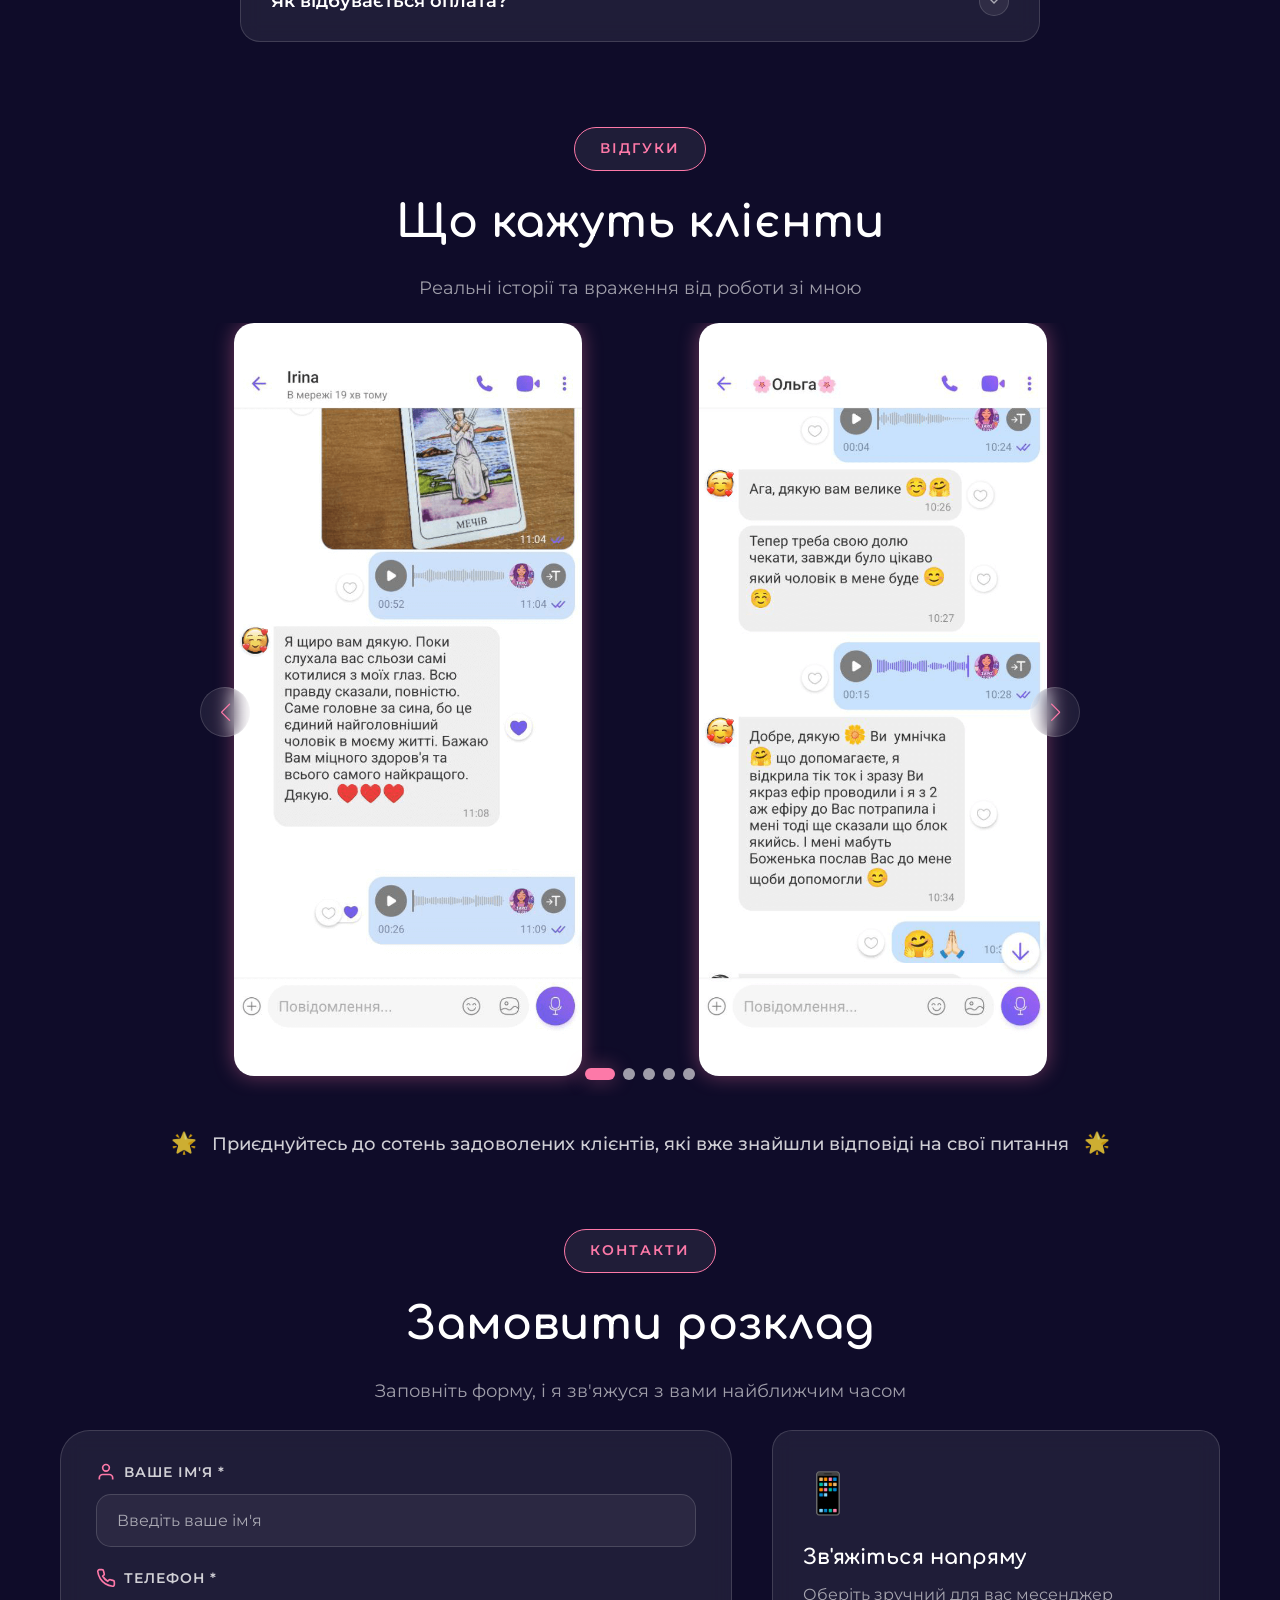
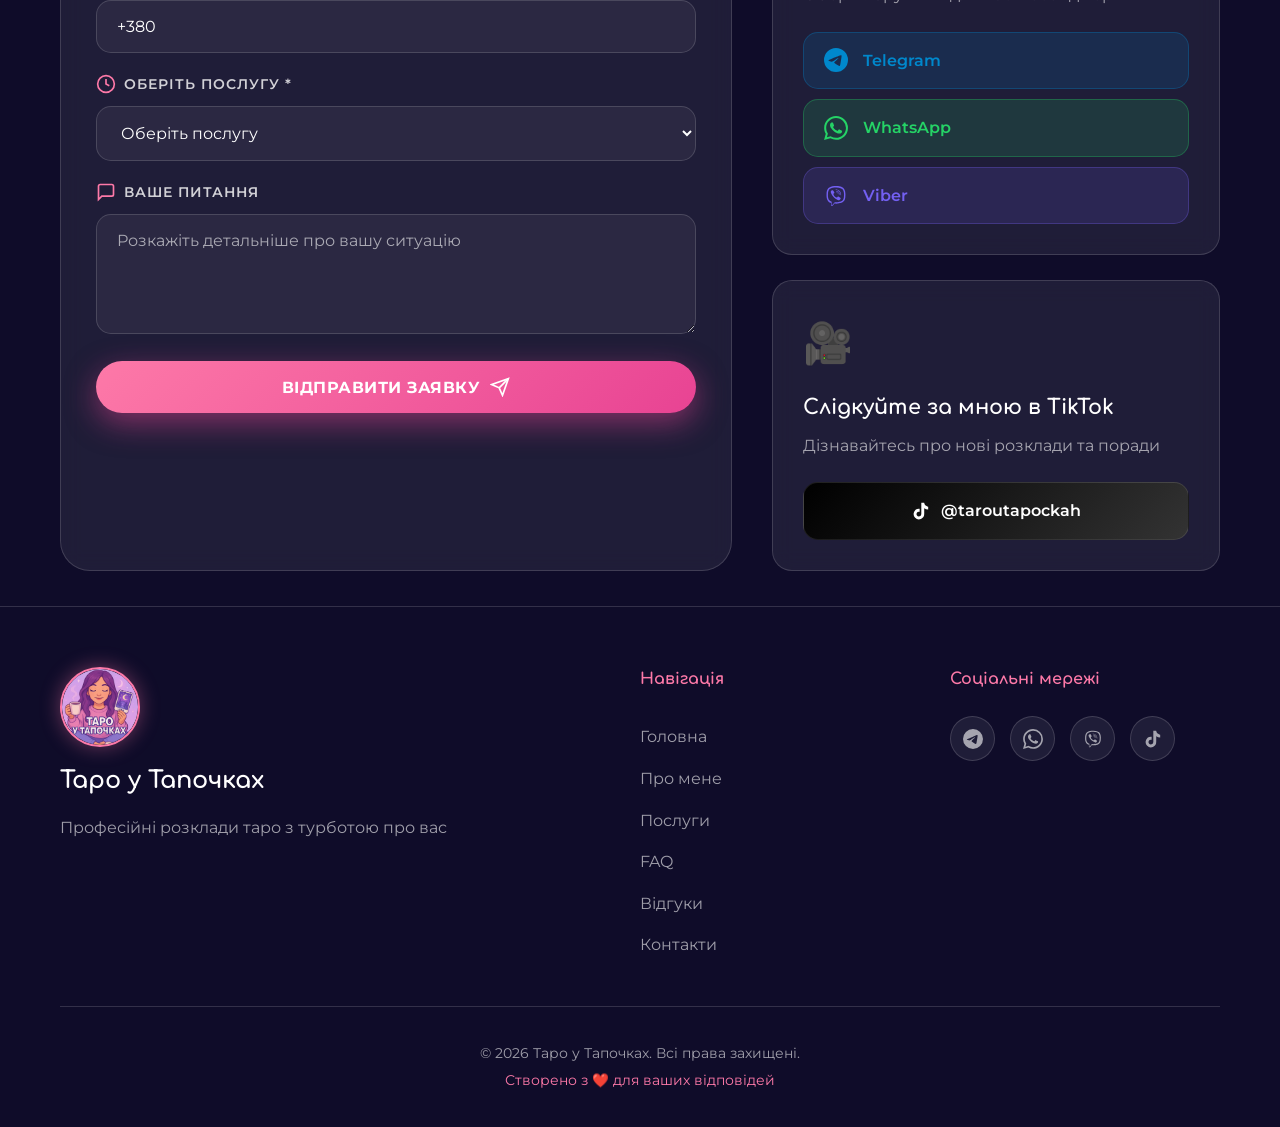
==== commit 5f4b0977: "security: Add config examples and update .gitignore for safe GitHub push - Add config.example.php an" ====
--- a/landing-1/desktop/index.html
+++ b/landing-1/desktop/index.html
@@ -570,19 +570,19 @@
                         <h3>Зв'яжіться напряму</h3>
                         <p>Оберіть зручний для вас месенджер</p>
                         <div class="messenger-buttons">
-                            <a href="#" class="messenger-btn telegram" id="telegramContact">
+                            <a href="https://t.me/taroutapockah" class="messenger-btn telegram" id="telegramContact">
                                 <svg viewBox="0 0 24 24" width="24" height="24">
                                     <path fill="currentColor" d="M11.944 0A12 12 0 0 0 0 12a12 12 0 0 0 12 12 12 12 0 0 0 12-12A12 12 0 0 0 12 0a12 12 0 0 0-.056 0zm4.962 7.224c.1-.002.321.023.465.14a.506.506 0 0 1 .171.325c.016.093.036.306.02.472-.18 1.898-.962 6.502-1.36 8.627-.168.9-.499 1.201-.82 1.23-.696.065-1.225-.46-1.9-.902-1.056-.693-1.653-1.124-2.678-1.8-1.185-.78-.417-1.21.258-1.91.177-.184 3.247-2.977 3.307-3.23.007-.032.014-.15-.056-.212s-.174-.041-.249-.024c-.106.024-1.793 1.14-5.061 3.345-.48.33-.913.49-1.302.48-.428-.008-1.252-.241-1.865-.44-.752-.245-1.349-.374-1.297-.789.027-.216.325-.437.893-.663 3.498-1.524 5.83-2.529 6.998-3.014 3.332-1.386 4.025-1.627 4.476-1.635z"/>
                                 </svg>
                                 <span>Telegram</span>
                             </a>
-                            <a href="#" class="messenger-btn whatsapp" id="whatsappContact">
+                            <a href="https://wa.me/380633895103?text=Вітаю!%20Хочу%20замовити%20розклад%20таро." class="messenger-btn whatsapp" id="whatsappContact">
                                 <svg viewBox="0 0 24 24" width="24" height="24">
                                     <path fill="currentColor" d="M17.472 14.382c-.297-.149-1.758-.867-2.03-.967-.273-.099-.471-.148-.67.15-.197.297-.767.966-.94 1.164-.173.199-.347.223-.644.075-.297-.15-1.255-.463-2.39-1.475-.883-.788-1.48-1.761-1.653-2.059-.173-.297-.018-.458.13-.606.134-.133.298-.347.446-.52.149-.174.198-.298.298-.497.099-.198.05-.371-.025-.52-.075-.149-.669-1.612-.916-2.207-.242-.579-.487-.5-.669-.51-.173-.008-.371-.01-.57-.01-.198 0-.52.074-.792.372-.272.297-1.04 1.016-1.04 2.479 0 1.462 1.065 2.875 1.213 3.074.149.198 2.096 3.2 5.077 4.487.709.306 1.262.489 1.694.625.712.227 1.36.195 1.871.118.571-.085 1.758-.719 2.006-1.413.248-.694.248-1.289.173-1.413-.074-.124-.272-.198-.57-.347m-5.421 7.403h-.004a9.87 9.87 0 01-5.031-1.378l-.361-.214-3.741.982.998-3.648-.235-.374a9.86 9.86 0 01-1.51-5.26c.001-5.45 4.436-9.884 9.888-9.884 2.64 0 5.122 1.03 6.988 2.898a9.825 9.825 0 012.893 6.994c-.003 5.45-4.437 9.884-9.885 9.884m8.413-18.297A11.815 11.815 0 0012.05 0C5.495 0 .16 5.335.157 11.892c0 2.096.547 4.142 1.588 5.945L.057 24l6.305-1.654a11.882 11.882 0 005.683 1.448h.005c6.554 0 11.89-5.335 11.893-11.893a11.821 11.821 0 00-3.48-8.413z"/>
                                 </svg>
                                 <span>WhatsApp</span>
                             </a>
-                            <a href="#" class="messenger-btn viber" id="viberContact">
+                            <a href="viber://chat?number=%2B380633895103" class="messenger-btn viber" id="viberContact">
                                 <svg width="24" height="24" viewBox="0 0 24 24" fill="currentColor">
                                     <path d="M12.743 13.455s.356.03.547-.206l.374-.47c.18-.232.614-.38 1.04-.144a11.005 11.005 0 0 1 .928.593c.282.207.86.69.862.69.276.233.34.574.152.934l-.002.008a3.896 3.896 0 0 1-.777.957l-.007.005q-.401.335-.789.381a.522.522 0 0 1-.115.008 1.05 1.05 0 0 1-.335-.052l-.009-.012c-.398-.113-1.062-.394-2.169-1.004a12.917 12.917 0 0 1-1.822-1.204 9.553 9.553 0 0 1-.82-.727l-.027-.027-.028-.028-.028-.027-.027-.028a9.553 9.553 0 0 1-.727-.82A12.93 12.93 0 0 1 7.76 10.46c-.61-1.107-.891-1.77-1.004-2.17l-.012-.008a1.05 1.05 0 0 1-.051-.335.506.506 0 0 1 .007-.115q.048-.387.382-.79l.005-.007a3.888 3.888 0 0 1 .957-.777l.007-.001c.36-.188.702-.124.934.15.002.001.484.58.69.862a11.005 11.005 0 0 1 .593.929c.237.425.089.86-.144 1.04l-.47.373c-.237.192-.206.548-.206.548s.696 2.633 3.295 3.296zm-.878-7.875a.253.253 0 0 0-.256.252.253.253 0 0 0 .252.254c1.353.01 2.454.447 3.356 1.326.894.872 1.351 2.057 1.363 3.611a.253.253 0 0 0 .254.252.253.253 0 0 0 .252-.255c-.013-1.654-.517-2.996-1.516-3.97-.99-.965-2.242-1.46-3.705-1.47Zm.463 1.313a.253.253 0 0 0-.271.234.253.253 0 0 0 .234.271c.966.071 1.682.387 2.205.957.524.573.773 1.27.754 2.141a.253.253 0 0 0 .248.258.253.253 0 0 0 .258-.246c.021-.978-.276-1.827-.887-2.494-.617-.674-1.48-1.044-2.54-1.121Zm.379 1.357a.253.253 0 0 0-.266.24.253.253 0 0 0 .239.266c.436.023.73.146.93.351.198.206.32.516.343.971a.253.253 0 0 0 .264.24.253.253 0 0 0 .24-.263c-.027-.537-.18-.984-.484-1.3-.305-.314-.743-.478-1.266-.505Zm6.636-4.3c-.497-.458-2.506-1.916-6.98-1.936 0 0-5.275-.318-7.847 2.041-1.431 1.432-1.935 3.527-1.988 6.125-.053 2.597-.122 7.465 4.57 8.785h.005L7.1 20.98s-.03.815.507.981c.65.202 1.03-.418 1.65-1.086.341-.367.811-.905 1.165-1.317 3.21.27 5.678-.347 5.958-.439.648-.21 4.315-.68 4.91-5.547.616-5.017-.297-8.19-1.947-9.621Zm.544 9.262c-.504 4.064-3.478 4.32-4.026 4.496-.233.075-2.401.614-5.127.436 0 0-2.031 2.45-2.666 3.088-.099.1-.215.14-.293.12-.11-.027-.14-.156-.138-.345l.017-3.347s-.002 0 0 0c-3.97-1.102-3.738-5.246-3.693-7.415.045-2.17.453-3.947 1.664-5.143C7.8 3.132 12.28 3.426 12.28 3.426c3.784.017 5.598 1.157 6.018 1.538 1.396 1.196 2.108 4.056 1.588 8.247z"/>
                                 </svg>
@@ -630,17 +630,17 @@
                 <div class="footer-social">
                     <h4>Соціальні мережі</h4>
                     <div class="footer-social-links">
-                        <a href="#" class="footer-social-btn telegram" id="telegramFooter" aria-label="Telegram">
+                        <a href="https://t.me/taroutapockah" class="footer-social-btn telegram" id="telegramFooter" aria-label="Telegram">
                             <svg viewBox="0 0 24 24" width="20" height="20">
                                 <path fill="currentColor" d="M11.944 0A12 12 0 0 0 0 12a12 12 0 0 0 12 12 12 12 0 0 0 12-12A12 12 0 0 0 12 0a12 12 0 0 0-.056 0zm4.962 7.224c.1-.002.321.023.465.14a.506.506 0 0 1 .171.325c.016.093.036.306.02.472-.18 1.898-.962 6.502-1.36 8.627-.168.9-.499 1.201-.82 1.23-.696.065-1.225-.46-1.9-.902-1.056-.693-1.653-1.124-2.678-1.8-1.185-.78-.417-1.21.258-1.91.177-.184 3.247-2.977 3.307-3.23.007-.032.014-.15-.056-.212s-.174-.041-.249-.024c-.106.024-1.793 1.14-5.061 3.345-.48.33-.913.49-1.302.48-.428-.008-1.252-.241-1.865-.44-.752-.245-1.349-.374-1.297-.789.027-.216.325-.437.893-.663 3.498-1.524 5.83-2.529 6.998-3.014 3.332-1.386 4.025-1.627 4.476-1.635z"/>
                             </svg>
                         </a>
-                        <a href="#" class="footer-social-btn whatsapp" id="whatsappFooter" aria-label="WhatsApp">
+                        <a href="https://wa.me/380633895103?text=Вітаю!%20Хочу%20замовити%20розклад%20таро." class="footer-social-btn whatsapp" id="whatsappFooter" aria-label="WhatsApp">
                             <svg viewBox="0 0 24 24" width="20" height="20">
                                 <path fill="currentColor" d="M17.472 14.382c-.297-.149-1.758-.867-2.03-.967-.273-.099-.471-.148-.67.15-.197.297-.767.966-.94 1.164-.173.199-.347.223-.644.075-.297-.15-1.255-.463-2.39-1.475-.883-.788-1.48-1.761-1.653-2.059-.173-.297-.018-.458.13-.606.134-.133.298-.347.446-.52.149-.174.198-.298.298-.497.099-.198.05-.371-.025-.52-.075-.149-.669-1.612-.916-2.207-.242-.579-.487-.5-.669-.51-.173-.008-.371-.01-.57-.01-.198 0-.52.074-.792.372-.272.297-1.04 1.016-1.04 2.479 0 1.462 1.065 2.875 1.213 3.074.149.198 2.096 3.2 5.077 4.487.709.306 1.262.489 1.694.625.712.227 1.36.195 1.871.118.571-.085 1.758-.719 2.006-1.413.248-.694.248-1.289.173-1.413-.074-.124-.272-.198-.57-.347m-5.421 7.403h-.004a9.87 9.87 0 01-5.031-1.378l-.361-.214-3.741.982.998-3.648-.235-.374a9.86 9.86 0 01-1.51-5.26c.001-5.45 4.436-9.884 9.888-9.884 2.64 0 5.122 1.03 6.988 2.898a9.825 9.825 0 012.893 6.994c-.003 5.45-4.437 9.884-9.885 9.884m8.413-18.297A11.815 11.815 0 0012.05 0C5.495 0 .16 5.335.157 11.892c0 2.096.547 4.142 1.588 5.945L.057 24l6.305-1.654a11.882 11.882 0 005.683 1.448h.005c6.554 0 11.89-5.335 11.893-11.893a11.821 11.821 0 00-3.48-8.413z"/>
                             </svg>
                         </a>
-                        <a href="#" class="footer-social-btn viber" id="viberFooter" aria-label="Viber">
+                        <a href="viber://chat?number=%2B380633895103" class="footer-social-btn viber" id="viberFooter" aria-label="Viber">
                             <svg width="20" height="20" viewBox="0 0 24 24" fill="currentColor">
                                 <path d="M12.743 13.455s.356.03.547-.206l.374-.47c.18-.232.614-.38 1.04-.144a11.005 11.005 0 0 1 .928.593c.282.207.86.69.862.69.276.233.34.574.152.934l-.002.008a3.896 3.896 0 0 1-.777.957l-.007.005q-.401.335-.789.381a.522.522 0 0 1-.115.008 1.05 1.05 0 0 1-.335-.052l-.009-.012c-.398-.113-1.062-.394-2.169-1.004a12.917 12.917 0 0 1-1.822-1.204 9.553 9.553 0 0 1-.82-.727l-.027-.027-.028-.028-.028-.027-.027-.028a9.553 9.553 0 0 1-.727-.82A12.93 12.93 0 0 1 7.76 10.46c-.61-1.107-.891-1.77-1.004-2.17l-.012-.008a1.05 1.05 0 0 1-.051-.335.506.506 0 0 1 .007-.115q.048-.387.382-.79l.005-.007a3.888 3.888 0 0 1 .957-.777l.007-.001c.36-.188.702-.124.934.15.002.001.484.58.69.862a11.005 11.005 0 0 1 .593.929c.237.425.089.86-.144 1.04l-.47.373c-.237.192-.206.548-.206.548s.696 2.633 3.295 3.296zm-.878-7.875a.253.253 0 0 0-.256.252.253.253 0 0 0 .252.254c1.353.01 2.454.447 3.356 1.326.894.872 1.351 2.057 1.363 3.611a.253.253 0 0 0 .254.252.253.253 0 0 0 .252-.255c-.013-1.654-.517-2.996-1.516-3.97-.99-.965-2.242-1.46-3.705-1.47Zm.463 1.313a.253.253 0 0 0-.271.234.253.253 0 0 0 .234.271c.966.071 1.682.387 2.205.957.524.573.773 1.27.754 2.141a.253.253 0 0 0 .248.258.253.253 0 0 0 .258-.246c.021-.978-.276-1.827-.887-2.494-.617-.674-1.48-1.044-2.54-1.121Zm.379 1.357a.253.253 0 0 0-.266.24.253.253 0 0 0 .239.266c.436.023.73.146.93.351.198.206.32.516.343.971a.253.253 0 0 0 .264.24.253.253 0 0 0 .24-.263c-.027-.537-.18-.984-.484-1.3-.305-.314-.743-.478-1.266-.505Zm6.636-4.3c-.497-.458-2.506-1.916-6.98-1.936 0 0-5.275-.318-7.847 2.041-1.431 1.432-1.935 3.527-1.988 6.125-.053 2.597-.122 7.465 4.57 8.785h.005L7.1 20.98s-.03.815.507.981c.65.202 1.03-.418 1.65-1.086.341-.367.811-.905 1.165-1.317 3.21.27 5.678-.347 5.958-.439.648-.21 4.315-.68 4.91-5.547.616-5.017-.297-8.19-1.947-9.621Zm.544 9.262c-.504 4.064-3.478 4.32-4.026 4.496-.233.075-2.401.614-5.127.436 0 0-2.031 2.45-2.666 3.088-.099.1-.215.14-.293.12-.11-.027-.14-.156-.138-.345l.017-3.347s-.002 0 0 0c-3.97-1.102-3.738-5.246-3.693-7.415.045-2.17.453-3.947 1.664-5.143C7.8 3.132 12.28 3.426 12.28 3.426c3.784.017 5.598 1.157 6.018 1.538 1.396 1.196 2.108 4.056 1.588 8.247z"/>
                             </svg>
